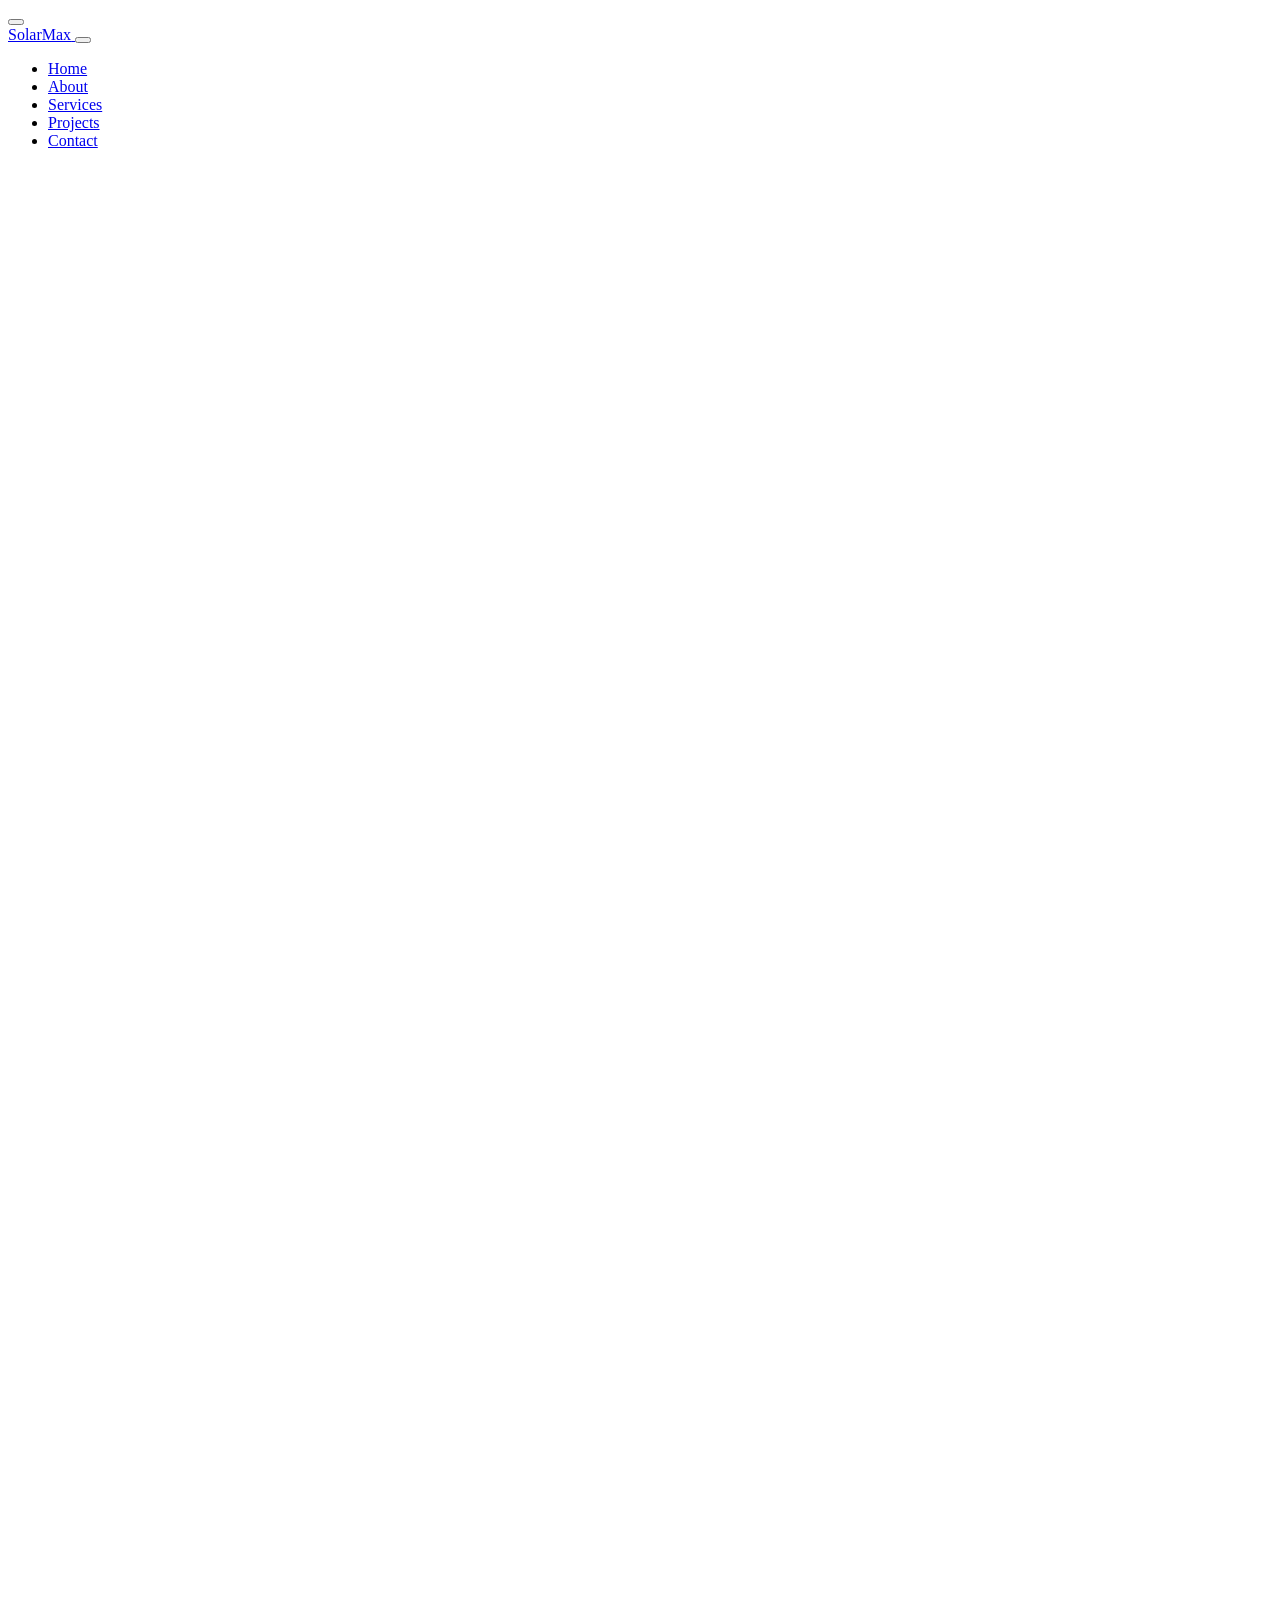
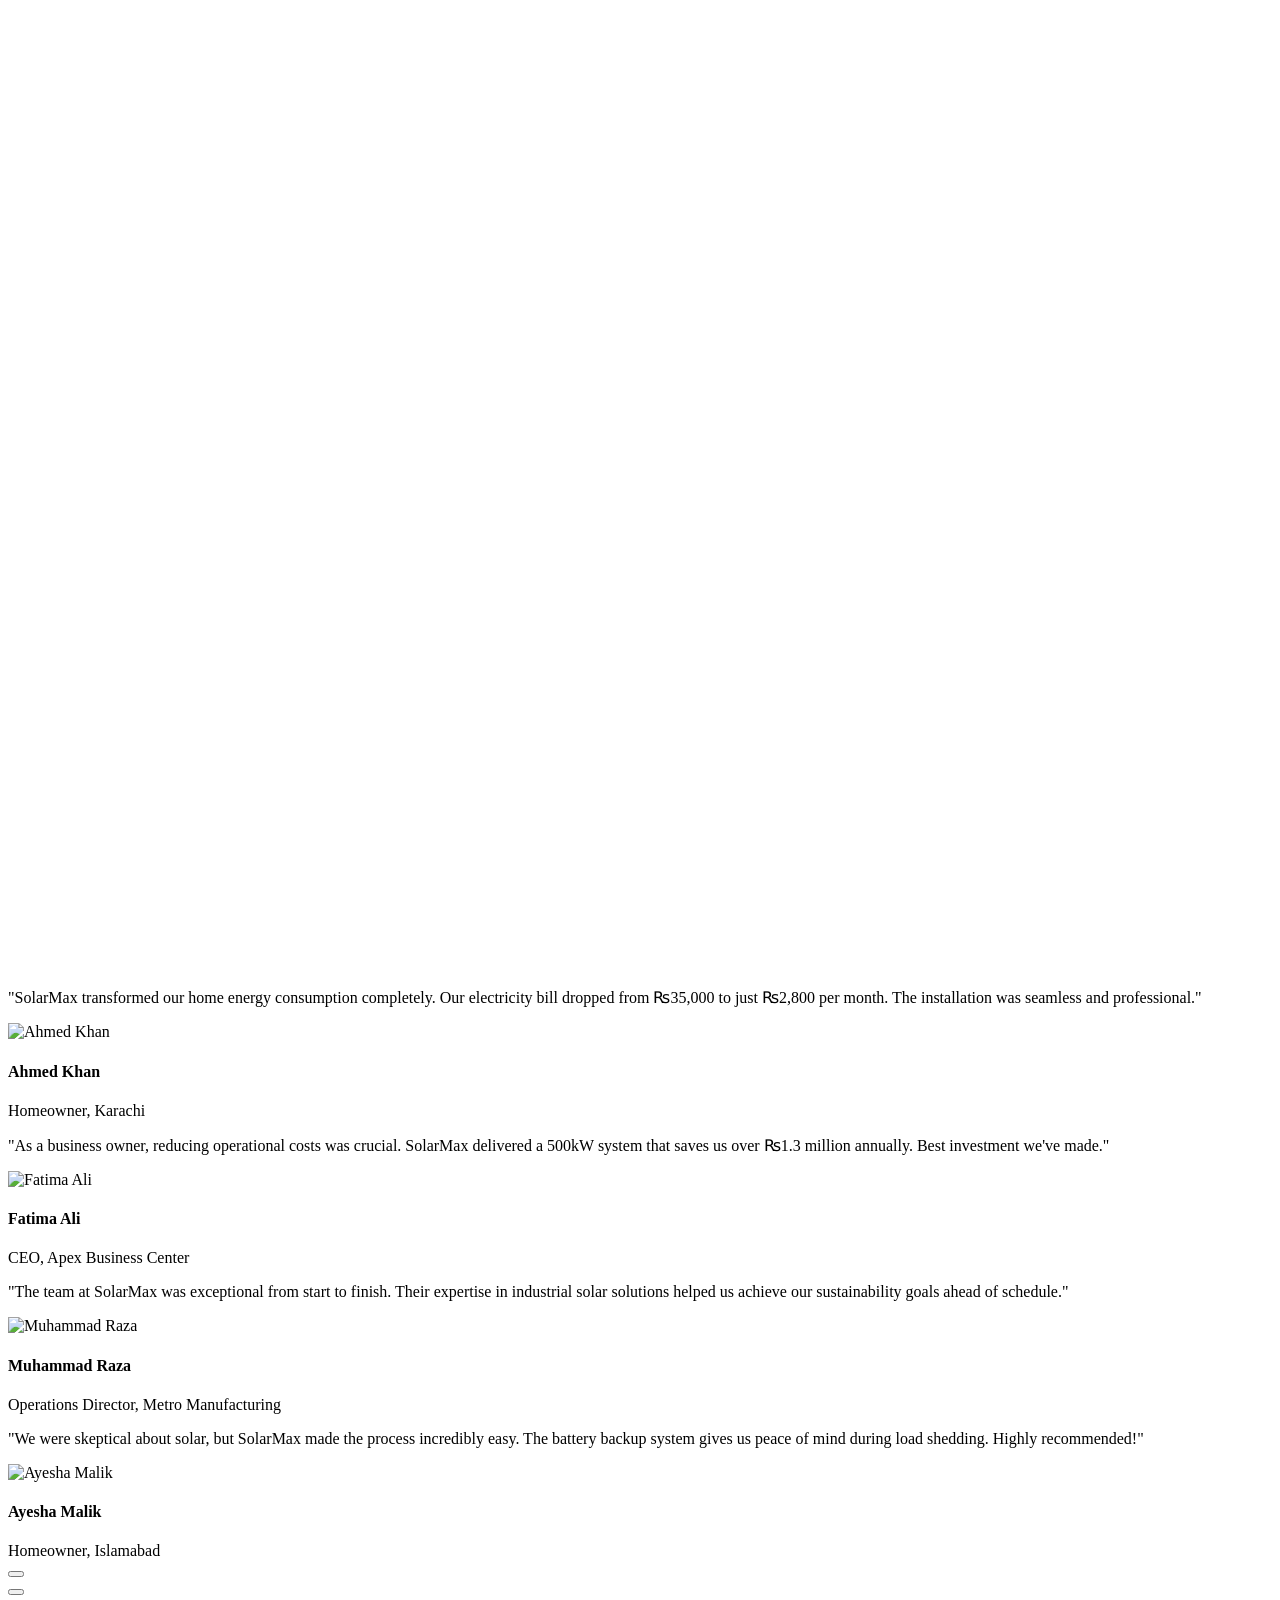
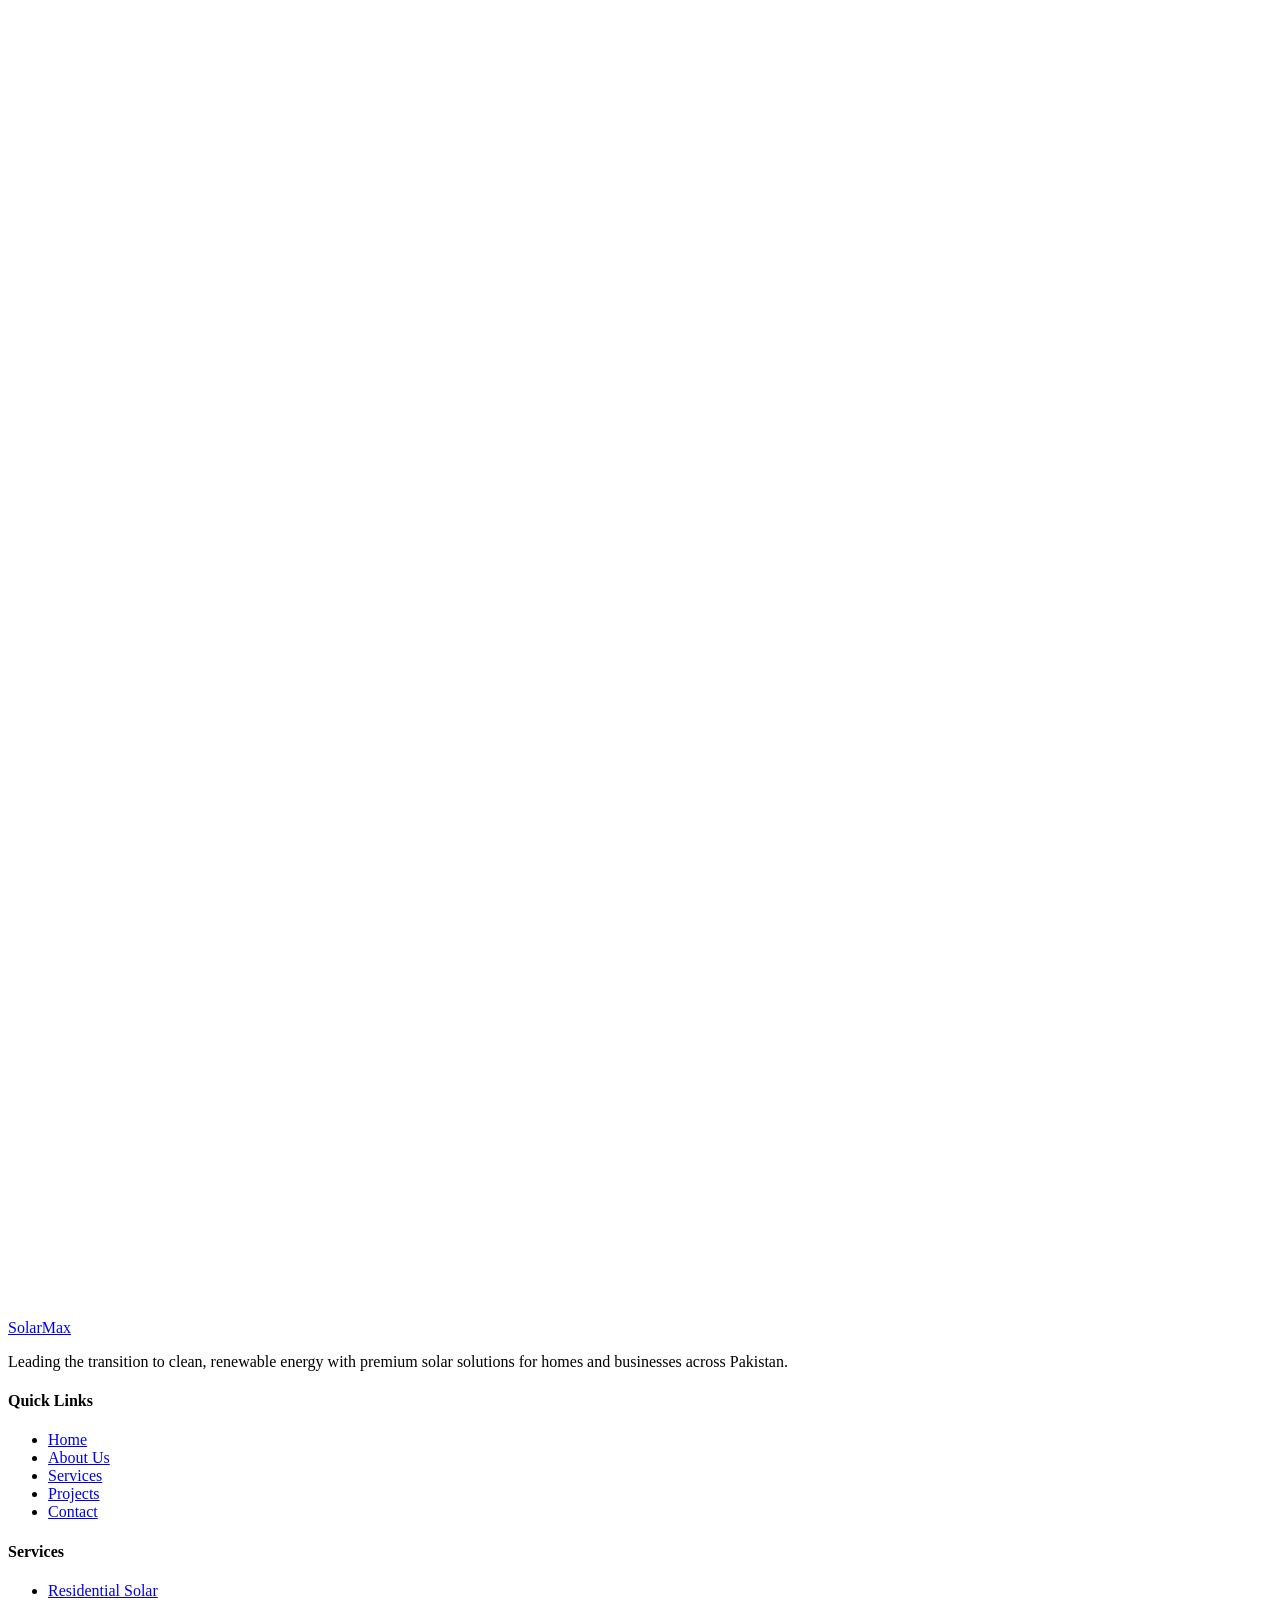
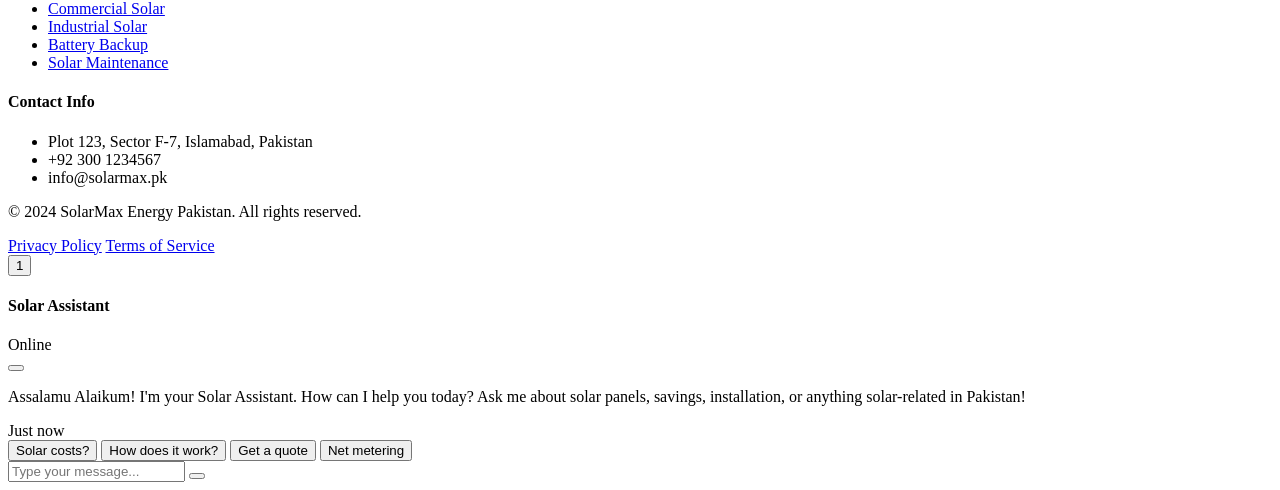
==== index.html @ 7d8d9b7a "Add files via upload" ====
<!DOCTYPE html>
<html lang="en">
<head>
    <meta charset="UTF-8">
    <meta name="viewport" content="width=device-width, initial-scale=1.0">
    <title>SolarMax Energy | Premium Solar Solutions Pakistan</title>
    <link rel="preconnect" href="https://fonts.googleapis.com">
    <link rel="preconnect" href="https://fonts.gstatic.com" crossorigin>
    <link href="https://fonts.googleapis.com/css2?family=Inter:wght@300;400;500;600;700;800&family=Playfair+Display:wght@600;700;800&display=swap" rel="stylesheet">
    <link rel="stylesheet" href="https://unpkg.com/aos@next/dist/aos.css" />
    <script src="https://unpkg.com/lucide@latest"></script>
    <link rel="stylesheet" href="css/style.css">
</head>
<body>
    <!-- Dark Mode Toggle -->
    <button class="dark-mode-toggle" id="darkModeToggle" aria-label="Toggle Dark Mode">
        <i data-lucide="moon" class="dark-icon"></i>
        <i data-lucide="sun" class="light-icon"></i>
    </button>

    <!-- WhatsApp Floating Button -->
    <a href="https://wa.me/923001234567" class="whatsapp-float" target="_blank" aria-label="Contact on WhatsApp">
        <i data-lucide="message-circle"></i>
    </a>

    <!-- Navigation -->
    <nav class="navbar" id="navbar">
        <div class="nav-container">
            <a href="index.html" class="logo">
                <i data-lucide="sun"></i>
                <span>SolarMax</span>
            </a>
            <button class="hamburger" id="hamburger" aria-label="Toggle Menu">
                <span></span>
                <span></span>
                <span></span>
            </button>
            <ul class="nav-menu" id="navMenu">
                <li><a href="index.html" class="nav-link active">Home</a></li>
                <li><a href="about.html" class="nav-link">About</a></li>
                <li><a href="services.html" class="nav-link">Services</a></li>
                <li><a href="projects.html" class="nav-link">Projects</a></li>
                <li><a href="contact.html" class="nav-link">Contact</a></li>
            </ul>
        </div>
    </nav>

    <!-- Hero Section -->
    <section class="hero" id="home">
        <div class="hero-bg">
            <div class="hero-overlay"></div>
        </div>
        <div class="hero-content">
            <div class="hero-badge" data-aos="fade-down">
                <i data-lucide="zap"></i>
                <span>Premium Solar Solutions</span>
            </div>
            <h1 class="hero-title" data-aos="fade-up" data-aos-delay="100">
                Power Your Future With <span class="gradient-text">Clean Energy</span>
            </h1>
            <p class="hero-subtitle" data-aos="fade-up" data-aos-delay="200">
                Transform your property with cutting-edge solar technology. Save up to 90% on electricity bills while contributing to a sustainable Pakistan.
            </p>
            <div class="hero-buttons" data-aos="fade-up" data-aos-delay="300">
                <a href="services.html" class="btn btn-primary">
                    <span>Explore Services</span>
                    <i data-lucide="arrow-right"></i>
                </a>
                <a href="contact.html" class="btn btn-outline">
                    <span>Get Free Quote</span>
                </a>
            </div>
            <div class="hero-stats" data-aos="fade-up" data-aos-delay="400">
                <div class="stat-item">
                    <span class="stat-number" data-count="2500">0</span>
                    <span class="stat-label">Installations</span>
                </div>
                <div class="stat-item">
                    <span class="stat-number" data-count="98">0</span>
                    <span class="stat-suffix">%</span>
                    <span class="stat-label">Client Satisfaction</span>
                </div>
                <div class="stat-item">
                    <span class="stat-number" data-count="15">0</span>
                    <span class="stat-suffix">+</span>
                    <span class="stat-label">Years Experience</span>
                </div>
                <div class="stat-item">
                    <span class="stat-number" data-count="50">0</span>
                    <span class="stat-suffix">MW</span>
                    <span class="stat-label">Power Generated</span>
                </div>
            </div>
        </div>
        <div class="scroll-indicator">
            <div class="scroll-mouse">
                <div class="scroll-wheel"></div>
            </div>
        </div>
    </section>

    <!-- About Preview -->
    <section class="section about-preview" id="about-preview">
        <div class="container">
            <div class="section-header" data-aos="fade-up">
                <span class="section-tag">About Us</span>
                <h2 class="section-title">Leading the Solar Revolution in Pakistan</h2>
                <p class="section-desc">Pioneering sustainable energy solutions for homes and businesses across Pakistan.</p>
            </div>
            <div class="about-grid">
                <div class="about-image" data-aos="fade-right">
                    <div class="about-img-wrapper">
                        <img src="https://images.unsplash.com/photo-1509391366360-2e959784a276?w=800&h=600&fit=crop&q=80" alt="Solar panels installation Pakistan">
                        <div class="about-experience">
                            <span class="exp-number">15+</span>
                            <span class="exp-text">Years of Excellence</span>
                        </div>
                    </div>
                </div>
                <div class="about-content" data-aos="fade-left">
                    <h3>Your Trusted Solar Partner</h3>
                    <p>At SolarMax Energy, we believe in a future powered by clean, renewable energy. Since 2009, we've been at the forefront of solar innovation in Pakistan, delivering premium installations that combine cutting-edge technology with exceptional craftsmanship.</p>
                    <p>Our team of certified engineers and installers has completed over 2,500 projects, helping homeowners and businesses reduce their carbon footprint while saving significantly on energy costs.</p>
                    <div class="about-features">
                        <div class="feature-item">
                            <i data-lucide="shield-check"></i>
                            <span>25-Year Warranty</span>
                        </div>
                        <div class="feature-item">
                            <i data-lucide="award"></i>
                            <span>Certified Installers</span>
                        </div>
                        <div class="feature-item">
                            <i data-lucide="trending-up"></i>
                            <span>Proven Results</span>
                        </div>
                        <div class="feature-item">
                            <i data-lucide="headphones"></i>
                            <span>24/7 Support</span>
                        </div>
                    </div>
                    <a href="about.html" class="btn btn-primary">
                        <span>Learn More</span>
                        <i data-lucide="arrow-right"></i>
                    </a>
                </div>
            </div>
        </div>
    </section>

    <!-- Services Overview -->
    <section class="section services-overview" id="services-overview">
        <div class="container">
            <div class="section-header" data-aos="fade-up">
                <span class="section-tag">Our Services</span>
                <h2 class="section-title">Comprehensive Solar Solutions</h2>
                <p class="section-desc">From residential rooftops to industrial complexes, we deliver tailored solar solutions for every need.</p>
            </div>
            <div class="services-grid">
                <div class="service-card" data-aos="fade-up" data-aos-delay="0">
                    <div class="service-icon">
                        <i data-lucide="home"></i>
                    </div>
                    <h3>Residential Solar</h3>
                    <p>Custom solar systems designed to maximize your home's energy efficiency and reduce utility bills by up to 90%.</p>
                    <a href="services.html" class="service-link">
                        <span>Learn More</span>
                        <i data-lucide="arrow-right"></i>
                    </a>
                </div>
                <div class="service-card" data-aos="fade-up" data-aos-delay="100">
                    <div class="service-icon">
                        <i data-lucide="building-2"></i>
                    </div>
                    <h3>Commercial Solar</h3>
                    <p>Scalable solar solutions for businesses looking to cut operational costs and demonstrate environmental leadership.</p>
                    <a href="services.html" class="service-link">
                        <span>Learn More</span>
                        <i data-lucide="arrow-right"></i>
                    </a>
                </div>
                <div class="service-card" data-aos="fade-up" data-aos-delay="200">
                    <div class="service-icon">
                        <i data-lucide="factory"></i>
                    </div>
                    <h3>Industrial Solar</h3>
                    <p>High-capacity solar installations for manufacturing facilities, warehouses, and large-scale operations.</p>
                    <a href="services.html" class="service-link">
                        <span>Learn More</span>
                        <i data-lucide="arrow-right"></i>
                    </a>
                </div>
                <div class="service-card" data-aos="fade-up" data-aos-delay="300">
                    <div class="service-icon">
                        <i data-lucide="battery-charging"></i>
                    </div>
                    <h3>Battery Backup</h3>
                    <p>Advanced energy storage systems that keep your power running during outages and maximize self-consumption.</p>
                    <a href="services.html" class="service-link">
                        <span>Learn More</span>
                        <i data-lucide="arrow-right"></i>
                    </a>
                </div>
                <div class="service-card" data-aos="fade-up" data-aos-delay="400">
                    <div class="service-icon">
                        <i data-lucide="wrench"></i>
                    </div>
                    <h3>Solar Maintenance</h3>
                    <p>Comprehensive maintenance programs to ensure your solar system operates at peak efficiency year after year.</p>
                    <a href="services.html" class="service-link">
                        <span>Learn More</span>
                        <i data-lucide="arrow-right"></i>
                    </a>
                </div>
                <div class="service-card" data-aos="fade-up" data-aos-delay="500">
                    <div class="service-icon">
                        <i data-lucide="line-chart"></i>
                    </div>
                    <h3>Energy Consulting</h3>
                    <p>Expert energy audits and consulting services to optimize your energy consumption and solar investment.</p>
                    <a href="services.html" class="service-link">
                        <span>Learn More</span>
                        <i data-lucide="arrow-right"></i>
                    </a>
                </div>
            </div>
        </div>
    </section>

    <!-- Solar Savings Calculator -->
    <section class="section calculator-section" id="calculator">
        <div class="container">
            <div class="calculator-wrapper" data-aos="fade-up">
                <div class="calculator-header">
                    <span class="section-tag">Solar Calculator</span>
                    <h2 class="section-title">Calculate Your Solar Savings</h2>
                    <p class="section-desc">Discover how much you could save by switching to solar energy in Pakistan.</p>
                </div>
                <div class="calculator-grid">
                    <div class="calculator-form">
                        <div class="form-group">
                            <label for="monthlyBill">Monthly Electricity Bill (PKR)</label>
                            <div class="input-wrapper">
                                <span class="currency-symbol">₨</span>
                                <input type="number" id="monthlyBill" placeholder="e.g. 25000" min="0">
                            </div>
                        </div>
                        <div class="form-group">
                            <label for="propertyType">Property Type</label>
                            <div class="input-wrapper">
                                <i data-lucide="home"></i>
                                <select id="propertyType">
                                    <option value="">Select Property Type</option>
                                    <option value="residential">Residential Home</option>
                                    <option value="commercial">Commercial Building</option>
                                    <option value="industrial">Industrial Facility</option>
                                </select>
                            </div>
                        </div>
                        <div class="form-group">
                            <label for="city">City</label>
                            <div class="input-wrapper">
                                <i data-lucide="map-pin"></i>
                                <select id="city">
                                    <option value="">Select Your City</option>
                                    <option value="karachi">Karachi, Sindh</option>
                                    <option value="lahore">Lahore, Punjab</option>
                                    <option value="islamabad">Islamabad</option>
                                    <option value="faisalabad">Faisalabad, Punjab</option>
                                    <option value="peshawar">Peshawar, KPK</option>
                                    <option value="quetta">Quetta, Balochistan</option>
                                    <option value="multan">Multan, Punjab</option>
                                    <option value="rawalpindi">Rawalpindi, Punjab</option>
                                </select>
                            </div>
                        </div>
                        <button class="btn btn-primary btn-full" id="calculateBtn">
                            <i data-lucide="calculator"></i>
                            <span>Calculate Savings</span>
                        </button>
                    </div>
                    <div class="calculator-results" id="calculatorResults">
                        <div class="results-placeholder">
                            <i data-lucide="sun"></i>
                            <p>Enter your details to see your estimated solar savings</p>
                        </div>
                        <div class="results-content" id="resultsContent" style="display: none;">
                            <h3>Your Solar Estimate</h3>
                            <div class="result-cards">
                                <div class="result-card">
                                    <div class="result-icon">
                                        <i data-lucide="zap"></i>
                                    </div>
                                    <span class="result-label">System Size</span>
                                    <span class="result-value" id="systemSize">--</span>
                                    <span class="result-unit">kW</span>
                                </div>
                                <div class="result-card highlight">
                                    <div class="result-icon">
                                        <i data-lucide="wallet"></i>
                                    </div>
                                    <span class="result-label">Monthly Savings</span>
                                    <span class="result-value" id="monthlySavings">--</span>
                                    <span class="result-unit">/month</span>
                                </div>
                                <div class="result-card">
                                    <div class="result-icon">
                                        <i data-lucide="piggy-bank"></i>
                                    </div>
                                    <span class="result-label">Annual Savings</span>
                                    <span class="result-value" id="annualSavings">--</span>
                                    <span class="result-unit">/year</span>
                                </div>
                                <div class="result-card">
                                    <div class="result-icon">
                                        <i data-lucide="clock"></i>
                                    </div>
                                    <span class="result-label">Payback Period</span>
                                    <span class="result-value" id="paybackPeriod">--</span>
                                    <span class="result-unit">years</span>
                                </div>
                            </div>
                            <a href="contact.html" class="btn btn-primary btn-full">
                                <span>Get Detailed Quote</span>
                                <i data-lucide="arrow-right"></i>
                            </a>
                        </div>
                    </div>
                </div>
            </div>
        </div>
    </section>

    <!-- Featured Projects -->
    <section class="section featured-projects" id="featured-projects">
        <div class="container">
            <div class="section-header" data-aos="fade-up">
                <span class="section-tag">Our Projects</span>
                <h2 class="section-title">Featured Installations</h2>
                <p class="section-desc">Explore our portfolio of successful solar installations across Pakistan.</p>
            </div>
            <div class="projects-grid">
                <div class="project-card large" data-aos="fade-up">
                    <div class="project-image">
                        <img src="https://images.unsplash.com/photo-1545208942-e0c52ed1769d?w=800&h=600&fit=crop&q=80" alt="Commercial Solar Farm Karachi">
                        <div class="project-overlay">
                            <span class="project-tag">Commercial</span>
                        </div>
                    </div>
                    <div class="project-info">
                        <h3>Apex Business Center</h3>
                        <div class="project-meta">
                            <span><i data-lucide="map-pin"></i> Karachi, Sindh</span>
                            <span><i data-lucide="zap"></i> 500 kW System</span>
                        </div>
                        <p class="project-savings">₨1,350,000 annual savings</p>
                    </div>
                </div>
                <div class="project-card" data-aos="fade-up" data-aos-delay="100">
                    <div class="project-image">
                        <img src="https://images.unsplash.com/photo-1611365892117-00ac5ef43c90?w=600&h=400&fit=crop&q=80" alt="Residential Solar Lahore">
                        <div class="project-overlay">
                            <span class="project-tag">Residential</span>
                        </div>
                    </div>
                    <div class="project-info">
                        <h3>Green Valley Estate</h3>
                        <div class="project-meta">
                            <span><i data-lucide="map-pin"></i> Lahore, Punjab</span>
                            <span><i data-lucide="zap"></i> 12 kW System</span>
                        </div>
                        <p class="project-savings">₨72,000 annual savings</p>
                    </div>
                </div>
                <div class="project-card" data-aos="fade-up" data-aos-delay="200">
                    <div class="project-image">
                        <img src="https://images.unsplash.com/photo-1497440001374-f26997328c1b?w=600&h=400&fit=crop&q=80" alt="Industrial Solar Faisalabad">
                        <div class="project-overlay">
                            <span class="project-tag">Industrial</span>
                        </div>
                    </div>
                    <div class="project-info">
                        <h3>Metro Manufacturing</h3>
                        <div class="project-meta">
                            <span><i data-lucide="map-pin"></i> Faisalabad, Punjab</span>
                            <span><i data-lucide="zap"></i> 2 MW System</span>
                        </div>
                        <p class="project-savings">₨5,400,000 annual savings</p>
                    </div>
                </div>
            </div>
            <div class="section-cta" data-aos="fade-up">
                <a href="projects.html" class="btn btn-outline">
                    <span>View All Projects</span>
                    <i data-lucide="arrow-right"></i>
                </a>
            </div>
        </div>
    </section>

    <!-- Testimonials -->
    <section class="section testimonials" id="testimonials">
        <div class="container">
            <div class="section-header" data-aos="fade-up">
                <span class="section-tag">Testimonials</span>
                <h2 class="section-title">What Our Clients Say</h2>
                <p class="section-desc">Real stories from real customers who have transformed their energy future with SolarMax.</p>
            </div>
            <div class="testimonials-slider" id="testimonialsSlider">
                <div class="testimonials-track" id="testimonialsTrack">
                    <div class="testimonial-card">
                        <div class="testimonial-rating">
                            <i data-lucide="star" class="filled"></i>
                            <i data-lucide="star" class="filled"></i>
                            <i data-lucide="star" class="filled"></i>
                            <i data-lucide="star" class="filled"></i>
                            <i data-lucide="star" class="filled"></i>
                        </div>
                        <p class="testimonial-text">"SolarMax transformed our home energy consumption completely. Our electricity bill dropped from ₨35,000 to just ₨2,800 per month. The installation was seamless and professional."</p>
                        <div class="testimonial-author">
                            <img src="https://images.unsplash.com/photo-1507003211169-0a1dd7228f2d?w=100&h=100&fit=crop&q=80" alt="Ahmed Khan">
                            <div class="author-info">
                                <h4>Ahmed Khan</h4>
                                <span>Homeowner, Karachi</span>
                            </div>
                        </div>
                    </div>
                    <div class="testimonial-card">
                        <div class="testimonial-rating">
                            <i data-lucide="star" class="filled"></i>
                            <i data-lucide="star" class="filled"></i>
                            <i data-lucide="star" class="filled"></i>
                            <i data-lucide="star" class="filled"></i>
                            <i data-lucide="star" class="filled"></i>
                        </div>
                        <p class="testimonial-text">"As a business owner, reducing operational costs was crucial. SolarMax delivered a 500kW system that saves us over ₨1.3 million annually. Best investment we've made."</p>
                        <div class="testimonial-author">
                            <img src="https://images.unsplash.com/photo-1573496359142-b8d87734a5a2?w=100&h=100&fit=crop&q=80" alt="Fatima Ali">
                            <div class="author-info">
                                <h4>Fatima Ali</h4>
                                <span>CEO, Apex Business Center</span>
                            </div>
                        </div>
                    </div>
                    <div class="testimonial-card">
                        <div class="testimonial-rating">
                            <i data-lucide="star" class="filled"></i>
                            <i data-lucide="star" class="filled"></i>
                            <i data-lucide="star" class="filled"></i>
                            <i data-lucide="star" class="filled"></i>
                            <i data-lucide="star" class="filled"></i>
                        </div>
                        <p class="testimonial-text">"The team at SolarMax was exceptional from start to finish. Their expertise in industrial solar solutions helped us achieve our sustainability goals ahead of schedule."</p>
                        <div class="testimonial-author">
                            <img src="https://images.unsplash.com/photo-1472099645785-5658abf4ff4e?w=100&h=100&fit=crop&q=80" alt="Muhammad Raza">
                            <div class="author-info">
                                <h4>Muhammad Raza</h4>
                                <span>Operations Director, Metro Manufacturing</span>
                            </div>
                        </div>
                    </div>
                    <div class="testimonial-card">
                        <div class="testimonial-rating">
                            <i data-lucide="star" class="filled"></i>
                            <i data-lucide="star" class="filled"></i>
                            <i data-lucide="star" class="filled"></i>
                            <i data-lucide="star" class="filled"></i>
                            <i data-lucide="star" class="filled"></i>
                        </div>
                        <p class="testimonial-text">"We were skeptical about solar, but SolarMax made the process incredibly easy. The battery backup system gives us peace of mind during load shedding. Highly recommended!"</p>
                        <div class="testimonial-author">
                            <img src="https://images.unsplash.com/photo-1438761681033-6461ffad8d80?w=100&h=100&fit=crop&q=80" alt="Ayesha Malik">
                            <div class="author-info">
                                <h4>Ayesha Malik</h4>
                                <span>Homeowner, Islamabad</span>
                            </div>
                        </div>
                    </div>
                </div>
                <div class="testimonials-nav">
                    <button class="testimonial-prev" id="testimonialPrev" aria-label="Previous testimonial">
                        <i data-lucide="chevron-left"></i>
                    </button>
                    <div class="testimonials-dots" id="testimonialsDots"></div>
                    <button class="testimonial-next" id="testimonialNext" aria-label="Next testimonial">
                        <i data-lucide="chevron-right"></i>
                    </button>
                </div>
            </div>
        </div>
    </section>

    <!-- FAQ -->
    <section class="section faq" id="faq">
        <div class="container">
            <div class="section-header" data-aos="fade-up">
                <span class="section-tag">FAQ</span>
                <h2 class="section-title">Frequently Asked Questions</h2>
                <p class="section-desc">Find answers to common questions about solar energy and our services in Pakistan.</p>
            </div>
            <div class="faq-grid" data-aos="fade-up">
                <div class="faq-item">
                    <button class="faq-question">
                        <span>How much does a solar panel system cost in Pakistan?</span>
                        <i data-lucide="plus" class="faq-icon"></i>
                    </button>
                    <div class="faq-answer">
                        <p>The cost varies based on system size and location. Residential systems in Pakistan typically range from ₨450,000 to ₨1,800,000 before net metering benefits. With government incentives and net metering, your payback period can be as short as 3-5 years.</p>
                    </div>
                </div>
                <div class="faq-item">
                    <button class="faq-question">
                        <span>How long does the installation process take?</span>
                        <i data-lucide="plus" class="faq-icon"></i>
                    </button>
                    <div class="faq-answer">
                        <p>Most residential installations are completed within 1-3 days. However, the entire process from consultation to net metering activation typically takes 4-8 weeks, including NEPRA approvals and DISCO interconnection.</p>
                    </div>
                </div>
                <div class="faq-item">
                    <button class="faq-question">
                        <span>What happens during load shedding?</span>
                        <i data-lucide="plus" class="faq-icon"></i>
                    </button>
                    <div class="faq-answer">
                        <p>Standard grid-tied systems shut down during outages for safety. However, with our battery backup and hybrid inverter solutions, you can keep essential appliances running during load shedding. We recommend adding battery storage for complete energy independence.</p>
                    </div>
                </div>
                <div class="faq-item">
                    <button class="faq-question">
                        <span>Do solar panels work during cloudy weather?</span>
                        <i data-lucide="plus" class="faq-icon"></i>
                    </button>
                    <div class="faq-answer">
                        <p>Yes! Solar panels generate electricity even on cloudy days, typically producing 10-25% of their rated capacity. Pakistan receives abundant sunshine year-round, making it an ideal location for solar energy.</p>
                    </div>
                </div>
                <div class="faq-item">
                    <button class="faq-question">
                        <span>What maintenance do solar panels require?</span>
                        <i data-lucide="plus" class="faq-icon"></i>
                    </button>
                    <div class="faq-answer">
                        <p>Solar panels require minimal maintenance. Occasional cleaning to remove dust and debris, plus annual inspections, is usually sufficient. Our maintenance packages include monitoring, cleaning, and performance optimization.</p>
                    </div>
                </div>
                <div class="faq-item">
                    <button class="faq-question">
                        <span>Is my roof suitable for solar panels?</span>
                        <i data-lucide="plus" class="faq-icon"></i>
                    </button>
                    <div class="faq-answer">
                        <p>Most roofs are suitable for solar. Ideal conditions include south-facing orientation, minimal shading, and a roof in good condition. Our experts conduct a free site assessment to determine your roof's solar potential.</p>
                    </div>
                </div>
            </div>
        </div>
    </section>

    <!-- CTA Section -->
    <section class="section cta-section" id="cta">
        <div class="container">
            <div class="cta-wrapper" data-aos="zoom-in">
                <div class="cta-content">
                    <h2>Ready to Switch to Solar?</h2>
                    <p>Join thousands of satisfied customers across Pakistan who have made the switch to clean, renewable energy. Get your free consultation today.</p>
                    <div class="cta-buttons">
                        <a href="contact.html" class="btn btn-white">
                            <span>Get Free Quote</span>
                            <i data-lucide="arrow-right"></i>
                        </a>
                        <a href="tel:+923001234567" class="btn btn-outline-white">
                            <i data-lucide="phone"></i>
                            <span>Call Us Now</span>
                        </a>
                    </div>
                </div>
                <div class="cta-decoration">
                    <i data-lucide="sun"></i>
                </div>
            </div>
        </div>
    </section>

    <!-- Contact Preview -->
    <section class="section contact-preview" id="contact-preview">
        <div class="container">
            <div class="section-header" data-aos="fade-up">
                <span class="section-tag">Contact Us</span>
                <h2 class="section-title">Get In Touch</h2>
                <p class="section-desc">Have questions? Our solar experts are here to help you every step of the way.</p>
            </div>
            <div class="contact-grid">
                <div class="contact-info-cards" data-aos="fade-right">
                    <div class="contact-info-card">
                        <div class="contact-icon">
                            <i data-lucide="phone"></i>
                        </div>
                        <div class="contact-details">
                            <h4>Phone</h4>
                            <a href="tel:+923001234567">+92 300 1234567</a>
                        </div>
                    </div>
                    <div class="contact-info-card">
                        <div class="contact-icon">
                            <i data-lucide="mail"></i>
                        </div>
                        <div class="contact-details">
                            <h4>Email</h4>
                            <a href="mailto:info@solarmax.pk">info@solarmax.pk</a>
                        </div>
                    </div>
                    <div class="contact-info-card">
                        <div class="contact-icon">
                            <i data-lucide="map-pin"></i>
                        </div>
                        <div class="contact-details">
                            <h4>Address</h4>
                            <p>Plot 123, Sector F-7, Islamabad, Pakistan</p>
                        </div>
                    </div>
                    <div class="contact-info-card">
                        <div class="contact-icon">
                            <i data-lucide="clock"></i>
                        </div>
                        <div class="contact-details">
                            <h4>Business Hours</h4>
                            <p>Mon - Sat: 9AM - 6PM</p>
                        </div>
                    </div>
                </div>
                <div class="contact-form-preview" data-aos="fade-left">
                    <form id="contactPreviewForm">
                        <div class="form-row">
                            <div class="form-group">
                                <label for="previewName">Full Name</label>
                                <input type="text" id="previewName" placeholder="Your Name" required>
                            </div>
                            <div class="form-group">
                                <label for="previewEmail">Email</label>
                                <input type="email" id="previewEmail" placeholder="your@email.com" required>
                            </div>
                        </div>
                        <div class="form-group">
                            <label for="previewMessage">Message</label>
                            <textarea id="previewMessage" rows="4" placeholder="How can we help you?" required></textarea>
                        </div>
                        <button type="submit" class="btn btn-primary btn-full">
                            <span>Send Message</span>
                            <i data-lucide="send"></i>
                        </button>
                    </form>
                </div>
            </div>
        </div>
    </section>

    <!-- Footer -->
    <footer class="footer">
        <div class="container">
            <div class="footer-grid">
                <div class="footer-brand">
                    <a href="index.html" class="footer-logo">
                        <i data-lucide="sun"></i>
                        <span>SolarMax</span>
                    </a>
                    <p>Leading the transition to clean, renewable energy with premium solar solutions for homes and businesses across Pakistan.</p>
                    <div class="footer-social">
                        <a href="#" aria-label="Facebook"><i data-lucide="facebook"></i></a>
                        <a href="#" aria-label="Twitter"><i data-lucide="twitter"></i></a>
                        <a href="#" aria-label="Instagram"><i data-lucide="instagram"></i></a>
                        <a href="#" aria-label="LinkedIn"><i data-lucide="linkedin"></i></a>
                    </div>
                </div>
                <div class="footer-links">
                    <h4>Quick Links</h4>
                    <ul>
                        <li><a href="index.html">Home</a></li>
                        <li><a href="about.html">About Us</a></li>
                        <li><a href="services.html">Services</a></li>
                        <li><a href="projects.html">Projects</a></li>
                        <li><a href="contact.html">Contact</a></li>
                    </ul>
                </div>
                <div class="footer-links">
                    <h4>Services</h4>
                    <ul>
                        <li><a href="services.html">Residential Solar</a></li>
                        <li><a href="services.html">Commercial Solar</a></li>
                        <li><a href="services.html">Industrial Solar</a></li>
                        <li><a href="services.html">Battery Backup</a></li>
                        <li><a href="services.html">Solar Maintenance</a></li>
                    </ul>
                </div>
                <div class="footer-contact">
                    <h4>Contact Info</h4>
                    <ul>
                        <li><i data-lucide="map-pin"></i> Plot 123, Sector F-7, Islamabad, Pakistan</li>
                        <li><i data-lucide="phone"></i> +92 300 1234567</li>
                        <li><i data-lucide="mail"></i> info@solarmax.pk</li>
                    </ul>
                </div>
            </div>
            <div class="footer-bottom">
                <p>&copy; 2024 SolarMax Energy Pakistan. All rights reserved.</p>
                <div class="footer-bottom-links">
                    <a href="#">Privacy Policy</a>
                    <a href="#">Terms of Service</a>
                </div>
            </div>
        </div>
    </footer>

    <!-- Solar Assistant Chatbot -->
    <div class="chatbot-widget" id="chatbotWidget">
        <button class="chatbot-toggle" id="chatbotToggle" aria-label="Open Chat">
            <i data-lucide="message-circle"></i>
            <span class="chatbot-notification">1</span>
        </button>
        <div class="chatbot-panel" id="chatbotPanel">
            <div class="chatbot-header">
                <div class="chatbot-avatar">
                    <i data-lucide="bot"></i>
                </div>
                <div class="chatbot-info">
                    <h4>Solar Assistant</h4>
                    <span class="chatbot-status">
                        <span class="status-dot"></span> Online
                    </span>
                </div>
                <button class="chatbot-close" id="chatbotClose" aria-label="Close Chat">
                    <i data-lucide="x"></i>
                </button>
            </div>
            <div class="chatbot-messages" id="chatbotMessages">
                <div class="message bot">
                    <div class="message-content">
                        <p>Assalamu Alaikum! I'm your Solar Assistant. How can I help you today? Ask me about solar panels, savings, installation, or anything solar-related in Pakistan!</p>
                    </div>
                    <span class="message-time">Just now</span>
                </div>
            </div>
            <div class="chatbot-suggestions" id="chatbotSuggestions">
                <button class="suggestion-chip">Solar costs?</button>
                <button class="suggestion-chip">How does it work?</button>
                <button class="suggestion-chip">Get a quote</button>
                <button class="suggestion-chip">Net metering</button>
            </div>
            <div class="chatbot-input">
                <input type="text" id="chatbotInput" placeholder="Type your message..." autocomplete="off">
                <button id="chatbotSend" aria-label="Send Message">
                    <i data-lucide="send"></i>
                </button>
            </div>
        </div>
    </div>

    <script src="https://unpkg.com/aos@next/dist/aos.js"></script>
    <script src="https://cdnjs.cloudflare.com/ajax/libs/gsap/3.12.2/gsap.min.js"></script>
    <script src="https://cdnjs.cloudflare.com/ajax/libs/gsap/3.12.2/ScrollTrigger.min.js"></script>
    <script src="js/script.js"></script>
</body>
</html>
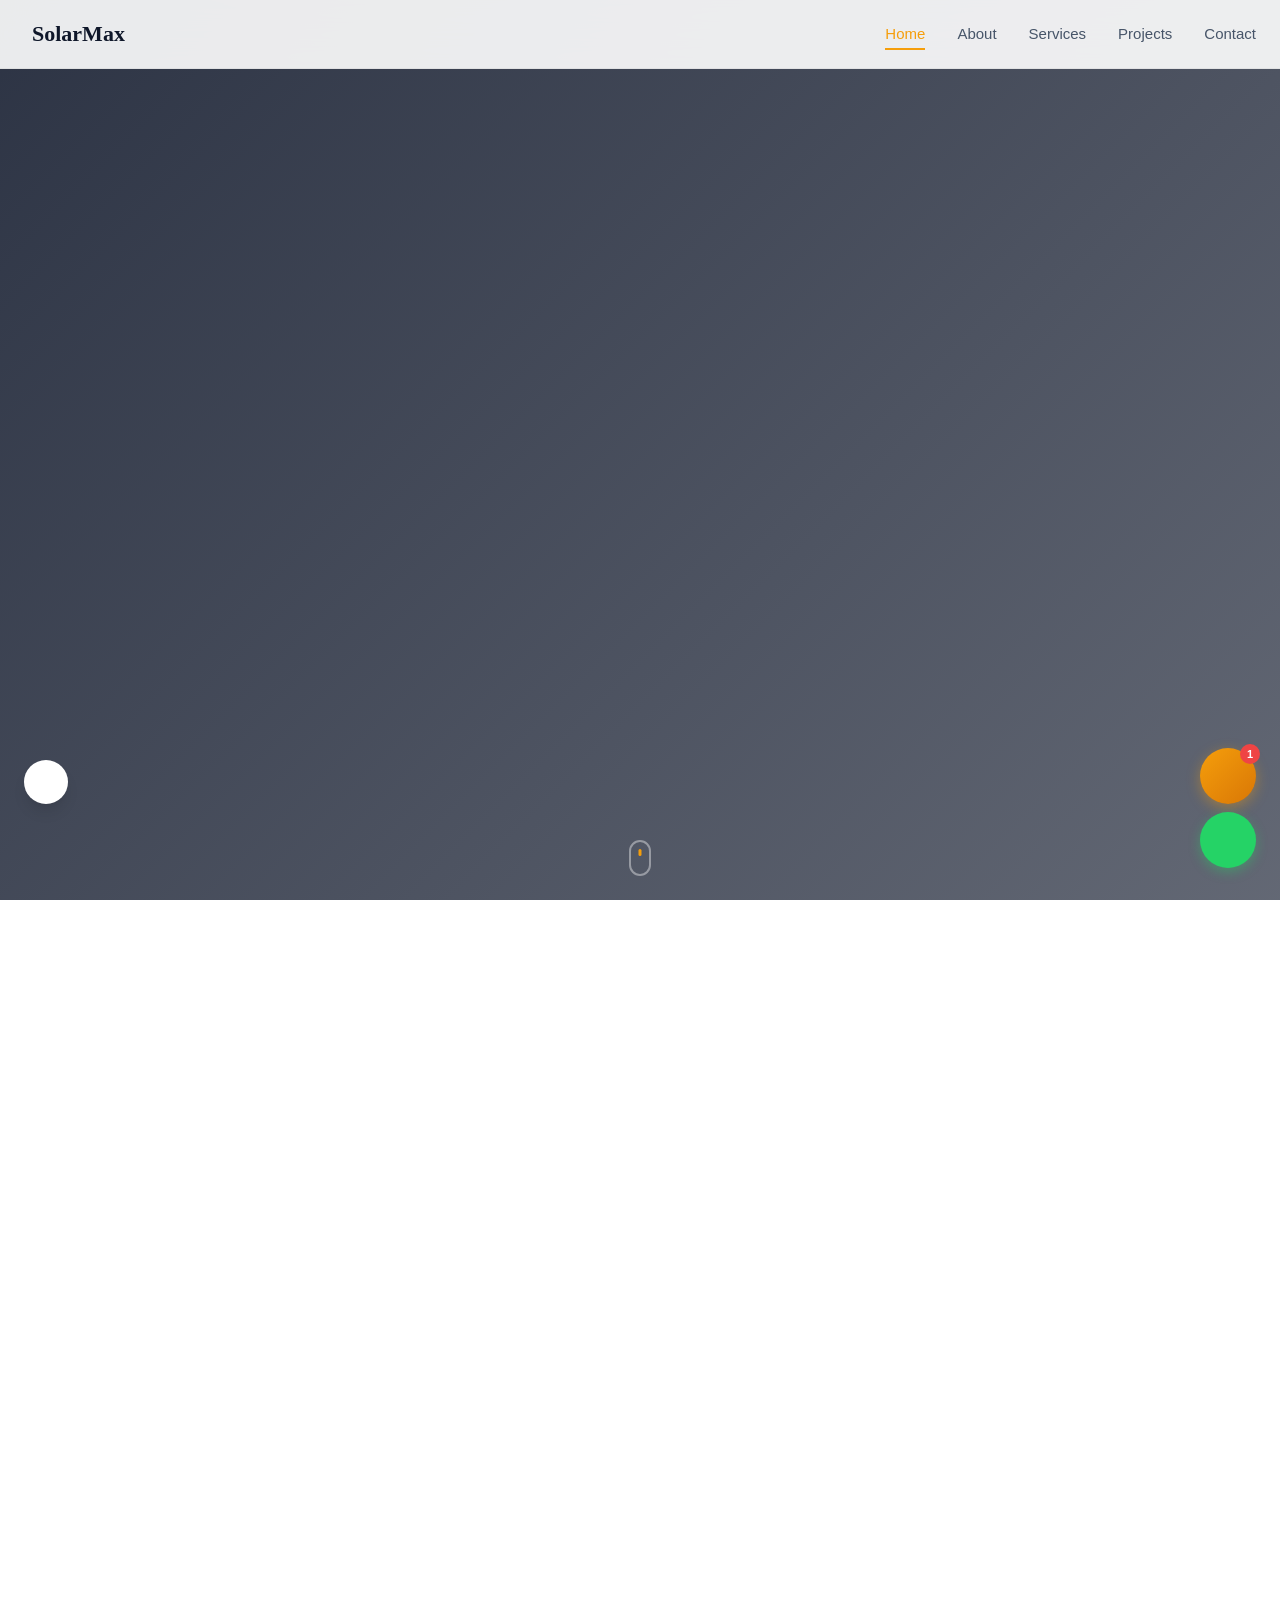
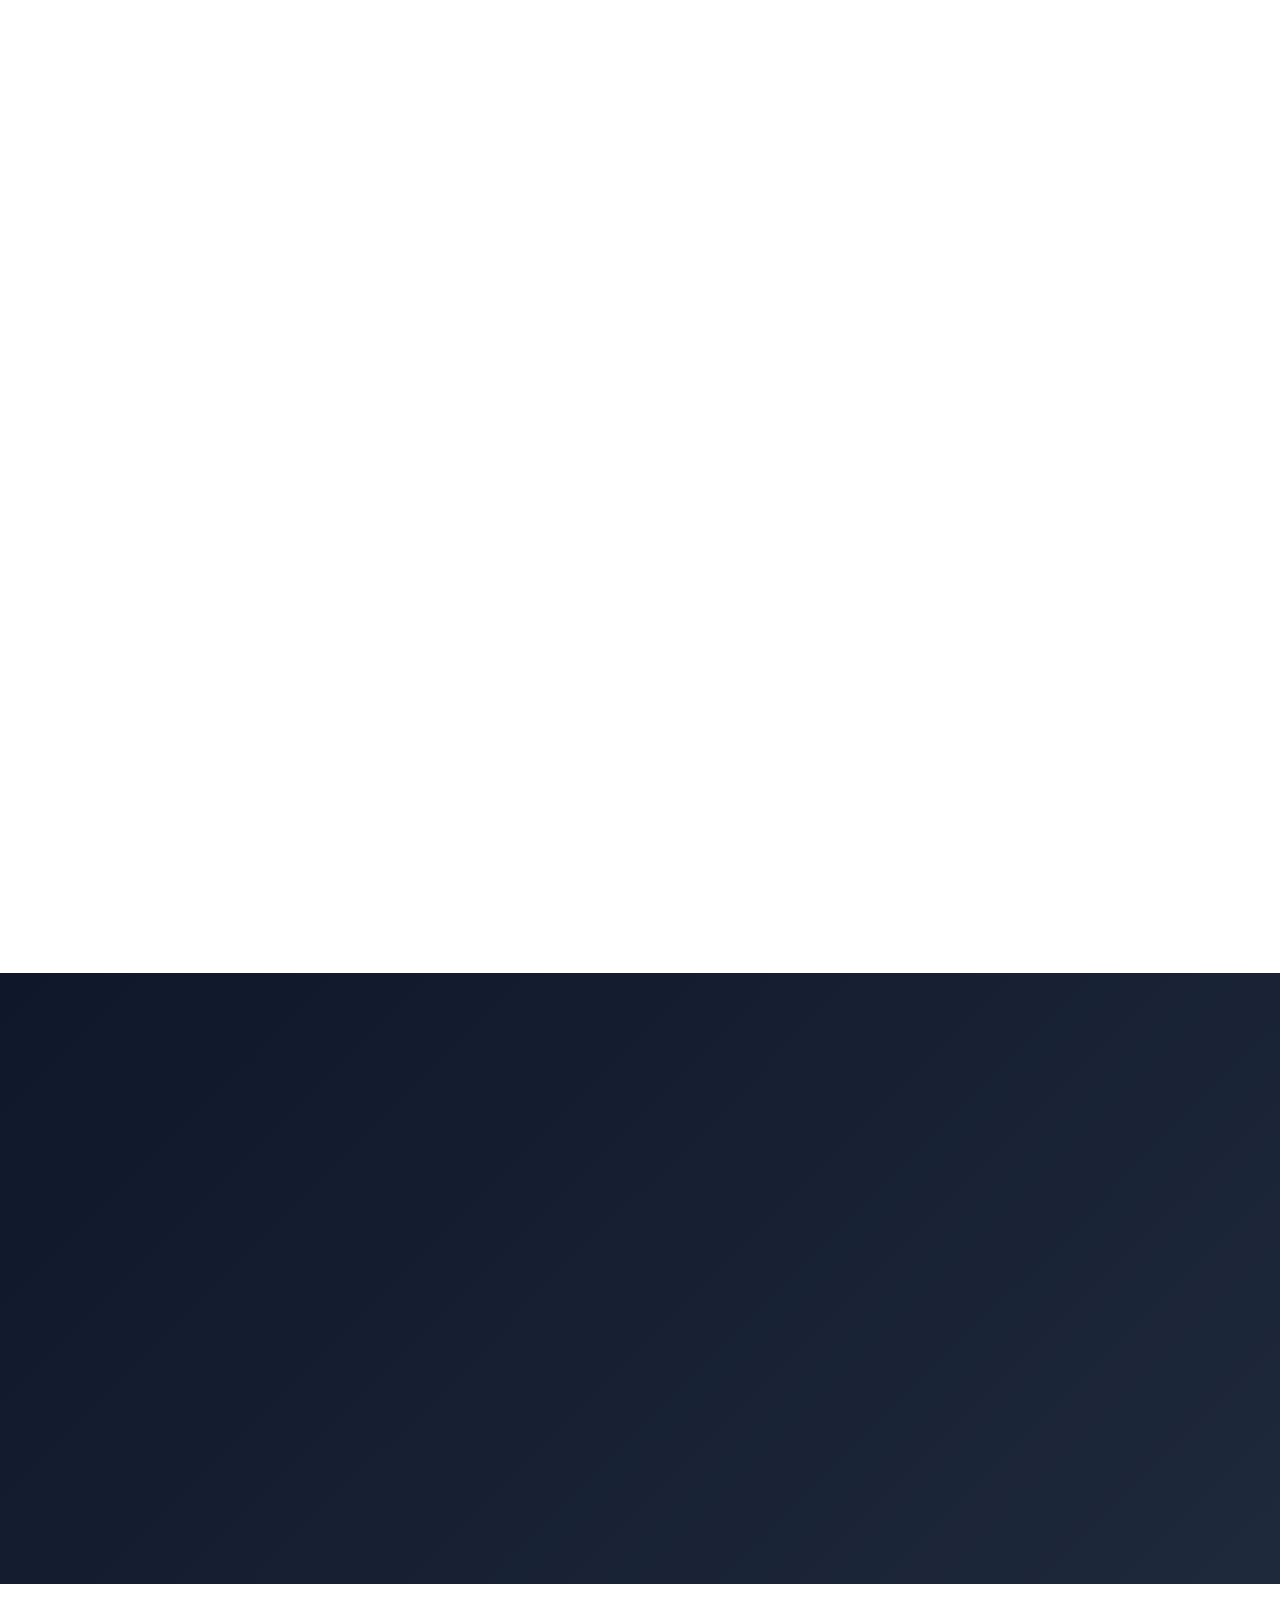
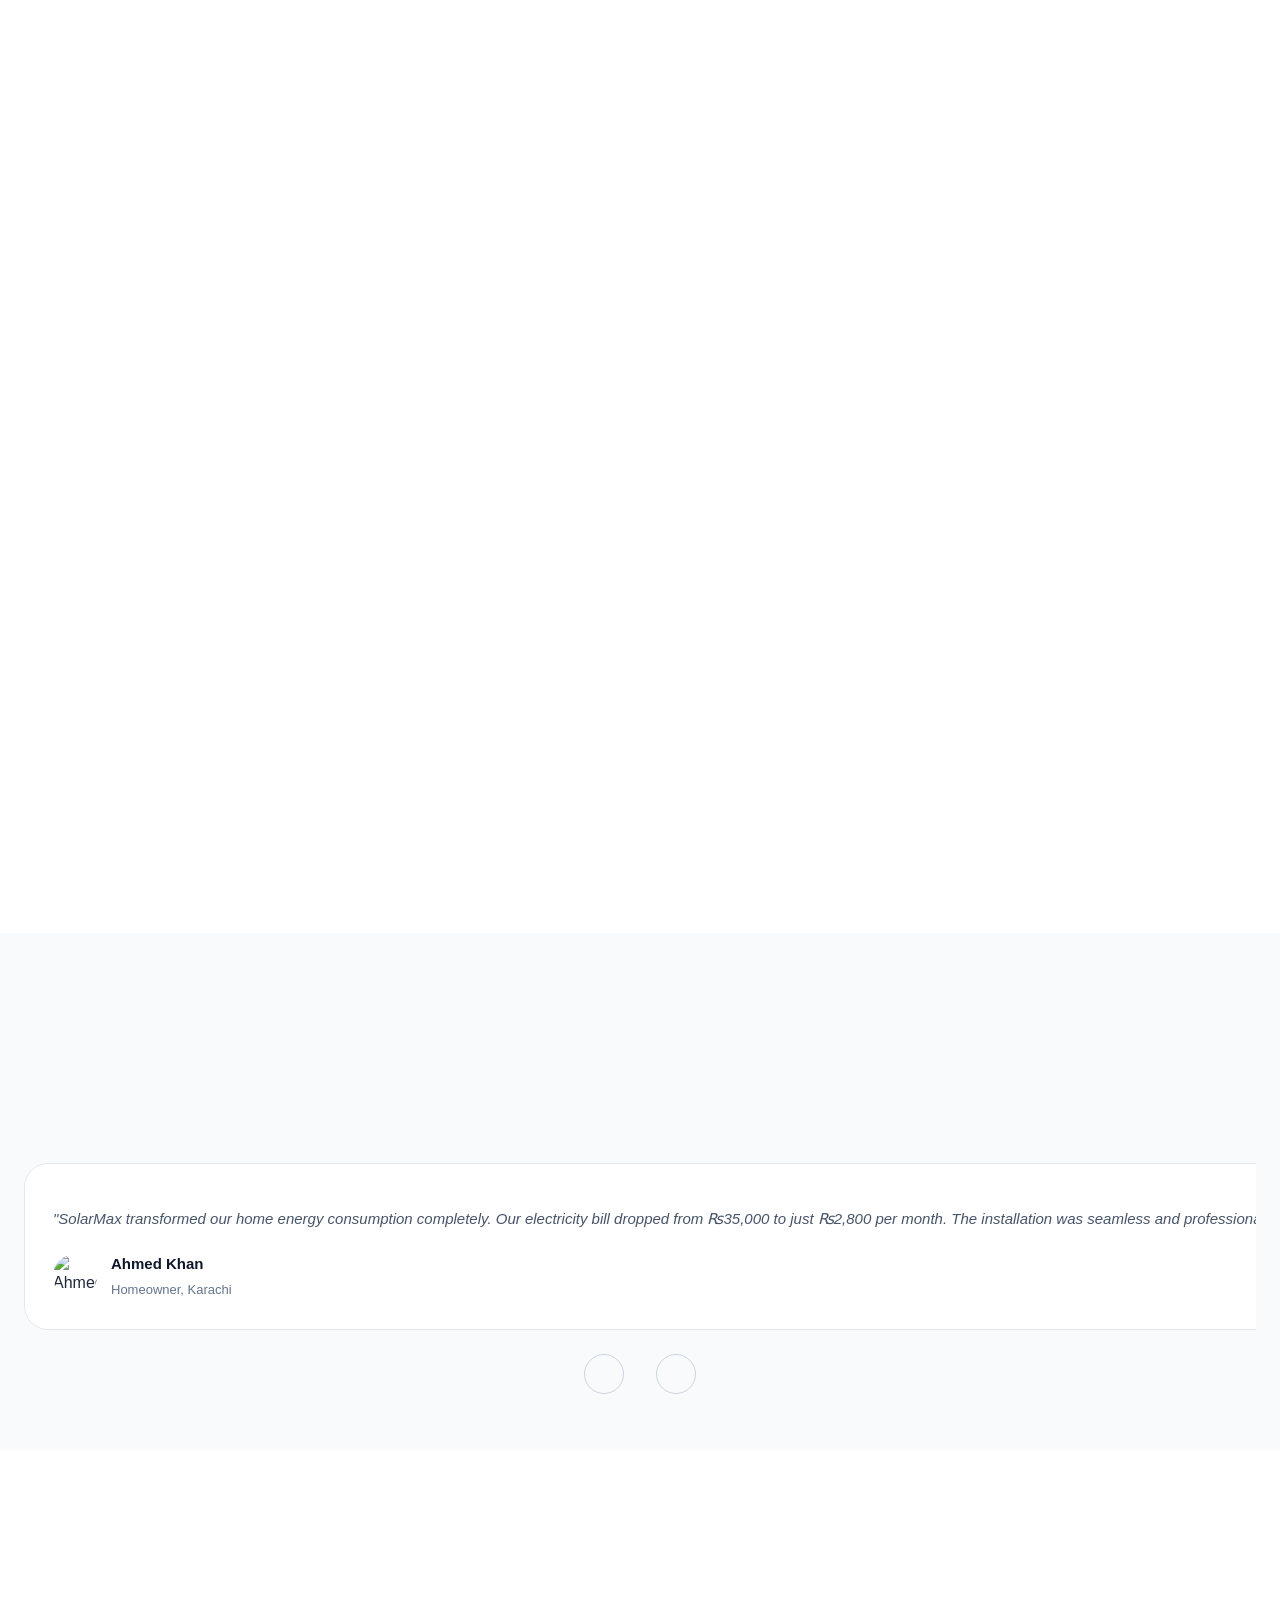
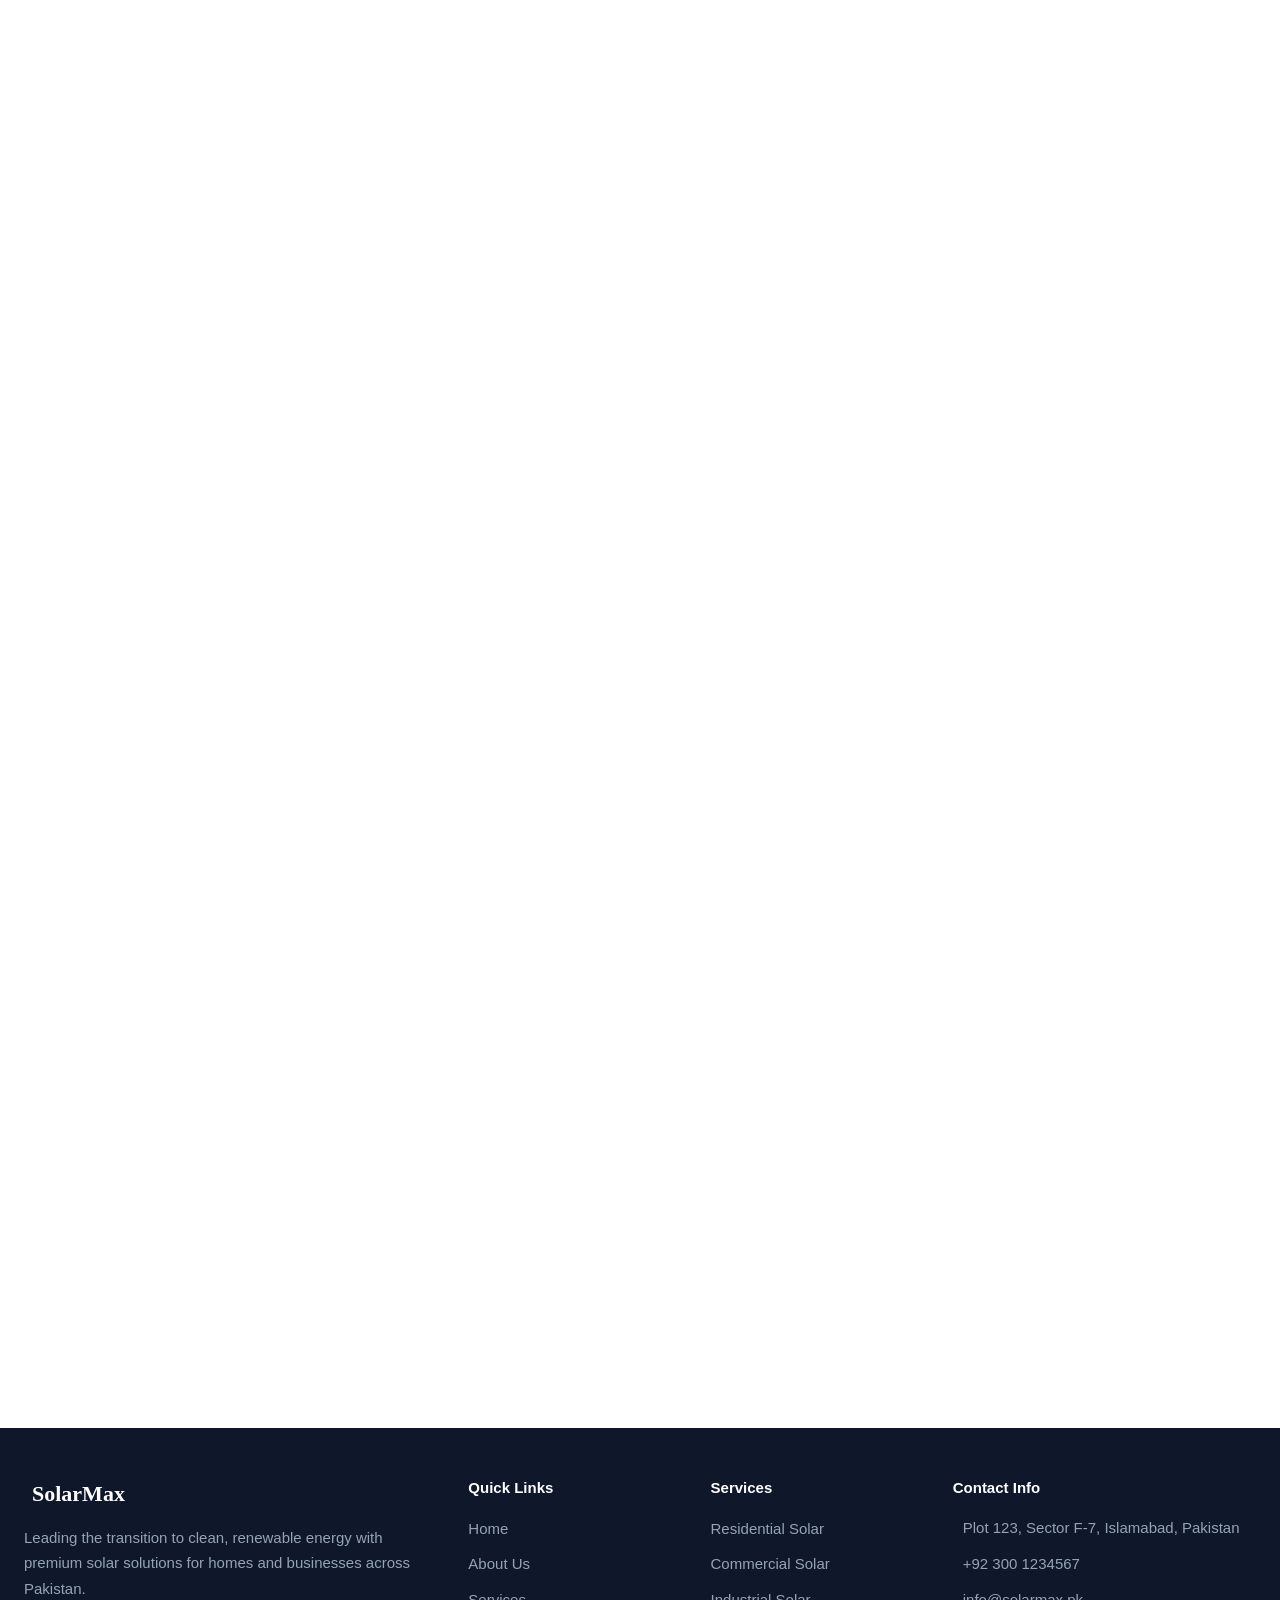
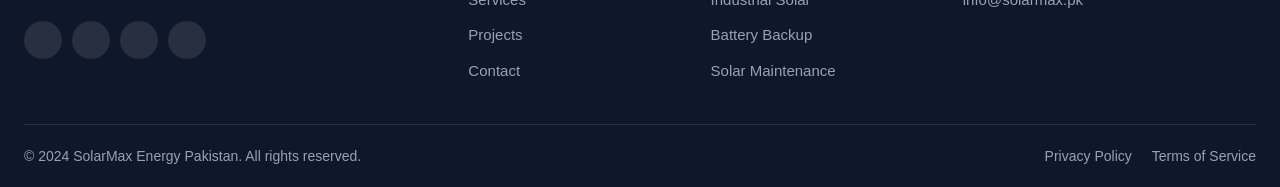
==== commit 0fef2f6f: "Update print statement from 'Hello' to 'Goodbye'" ====
--- a/index.html
+++ b/index.html
@@ -9,7 +9,7 @@
     <link href="https://fonts.googleapis.com/css2?family=Inter:wght@300;400;500;600;700;800&family=Playfair+Display:wght@600;700;800&display=swap" rel="stylesheet">
     <link rel="stylesheet" href="https://unpkg.com/aos@next/dist/aos.css" />
     <script src="https://unpkg.com/lucide@latest"></script>
-    <link rel="stylesheet" href="css/style.css">
+    <link rel="stylesheet" href="style.css">
 </head>
 <body>
     <!-- Dark Mode Toggle -->
@@ -760,4 +760,4 @@
     <script src="https://cdnjs.cloudflare.com/ajax/libs/gsap/3.12.2/ScrollTrigger.min.js"></script>
     <script src="js/script.js"></script>
 </body>
-</html>+</html>
--- a/style.css
+++ b/style.css
@@ -0,0 +1,3060 @@
+/* ============================================
+   SolarMax Energy Pakistan - Premium Solar Website
+   CSS Stylesheet - Fixed & Optimized
+   ============================================ */
+
+/* CSS Variables */
+:root {
+    --primary: #f59e0b;
+    --primary-dark: #d97706;
+    --primary-light: #fbbf24;
+    --secondary: #0f172a;
+    --accent: #10b981;
+    --accent-dark: #059669;
+    --white: #ffffff;
+    --gray-50: #f8fafc;
+    --gray-100: #f1f5f9;
+    --gray-200: #e2e8f0;
+    --gray-300: #cbd5e1;
+    --gray-400: #94a3b8;
+    --gray-500: #64748b;
+    --gray-600: #475569;
+    --gray-700: #334155;
+    --gray-800: #1e293b;
+    --gray-900: #0f172a;
+    --danger: #ef4444;
+    --success: #22c55e;
+    --warning: #f59e0b;
+    
+    --font-primary: 'Inter', -apple-system, BlinkMacSystemFont, sans-serif;
+    --font-display: 'Playfair Display', Georgia, serif;
+    
+    --shadow-sm: 0 1px 2px rgba(0,0,0,0.05);
+    --shadow-md: 0 4px 6px -1px rgba(0,0,0,0.1), 0 2px 4px -1px rgba(0,0,0,0.06);
+    --shadow-lg: 0 10px 15px -3px rgba(0,0,0,0.1), 0 4px 6px -2px rgba(0,0,0,0.05);
+    --shadow-xl: 0 20px 25px -5px rgba(0,0,0,0.1), 0 10px 10px -5px rgba(0,0,0,0.04);
+    --shadow-2xl: 0 25px 50px -12px rgba(0,0,0,0.25);
+    
+    --radius-sm: 6px;
+    --radius-md: 10px;
+    --radius-lg: 16px;
+    --radius-xl: 24px;
+    --radius-full: 9999px;
+    
+    --transition-fast: 0.15s ease;
+    --transition-base: 0.3s ease;
+    --transition-slow: 0.5s ease;
+    
+    --container-max: 1280px;
+    --container-padding: 1.5rem;
+}
+
+/* Dark Mode Variables */
+[data-theme="dark"] {
+    --secondary: #f8fafc;
+    --gray-50: #0f172a;
+    --gray-100: #1e293b;
+    --gray-200: #334155;
+    --gray-300: #475569;
+    --gray-400: #64748b;
+    --gray-500: #94a3b8;
+    --gray-600: #cbd5e1;
+    --gray-700: #e2e8f0;
+    --gray-800: #f1f5f9;
+    --gray-900: #f8fafc;
+    --white: #0f172a;
+}
+
+/* Reset & Base */
+*, *::before, *::after {
+    margin: 0;
+    padding: 0;
+    box-sizing: border-box;
+}
+
+html {
+    scroll-behavior: smooth;
+    font-size: 16px;
+}
+
+body {
+    font-family: var(--font-primary);
+    color: var(--gray-800);
+    background-color: var(--white);
+    line-height: 1.6;
+    overflow-x: hidden;
+    transition: background-color var(--transition-base), color var(--transition-base);
+}
+
+img {
+    max-width: 100%;
+    height: auto;
+    display: block;
+}
+
+a {
+    text-decoration: none;
+    color: inherit;
+    transition: color var(--transition-fast);
+}
+
+ul {
+    list-style: none;
+}
+
+button {
+    cursor: pointer;
+    border: none;
+    background: none;
+    font-family: inherit;
+}
+
+input, textarea, select {
+    font-family: inherit;
+    font-size: inherit;
+}
+
+/* Container */
+.container {
+    max-width: var(--container-max);
+    margin: 0 auto;
+    padding: 0 var(--container-padding);
+}
+
+/* Section Base - FIXED: Reduced excessive spacing */
+.section {
+    padding: 3.5rem 0;
+}
+
+.section-header {
+    text-align: center;
+    max-width: 700px;
+    margin: 0 auto 2.5rem;
+}
+
+.section-tag {
+    display: inline-block;
+    padding: 0.375rem 1rem;
+    background: rgba(245, 158, 11, 0.1);
+    color: var(--primary);
+    font-size: 0.875rem;
+    font-weight: 600;
+    text-transform: uppercase;
+    letter-spacing: 0.05em;
+    border-radius: var(--radius-full);
+    margin-bottom: 0.75rem;
+}
+
+.section-title {
+    font-family: var(--font-display);
+    font-size: clamp(1.75rem, 4vw, 2.5rem);
+    font-weight: 700;
+    color: var(--gray-900);
+    line-height: 1.2;
+    margin-bottom: 0.75rem;
+}
+
+.section-desc {
+    color: var(--gray-500);
+    font-size: 1.0625rem;
+}
+
+/* Gradient Text */
+.gradient-text {
+    background: linear-gradient(135deg, var(--primary) 0%, var(--accent) 100%);
+    -webkit-background-clip: text;
+    -webkit-text-fill-color: transparent;
+    background-clip: text;
+}
+
+/* Buttons */
+.btn {
+    display: inline-flex;
+    align-items: center;
+    justify-content: center;
+    gap: 0.5rem;
+    padding: 0.75rem 1.5rem;
+    font-size: 0.9375rem;
+    font-weight: 600;
+    border-radius: var(--radius-md);
+    transition: all var(--transition-base);
+    white-space: nowrap;
+}
+
+.btn-primary {
+    background: linear-gradient(135deg, var(--primary) 0%, var(--primary-dark) 100%);
+    color: var(--white);
+    box-shadow: 0 4px 14px rgba(245, 158, 11, 0.35);
+}
+
+.btn-primary:hover {
+    transform: translateY(-2px);
+    box-shadow: 0 6px 20px rgba(245, 158, 11, 0.45);
+}
+
+.btn-outline {
+    border: 2px solid var(--gray-300);
+    color: var(--gray-700);
+    background: transparent;
+}
+
+.btn-outline:hover {
+    border-color: var(--primary);
+    color: var(--primary);
+    background: rgba(245, 158, 11, 0.05);
+}
+
+.btn-white {
+    background: var(--white);
+    color: var(--gray-900);
+    box-shadow: var(--shadow-md);
+}
+
+.btn-white:hover {
+    transform: translateY(-2px);
+    box-shadow: var(--shadow-lg);
+}
+
+.btn-outline-white {
+    border: 2px solid rgba(255,255,255,0.3);
+    color: var(--white);
+}
+
+.btn-outline-white:hover {
+    background: rgba(255,255,255,0.1);
+    border-color: var(--white);
+}
+
+.btn-full {
+    width: 100%;
+}
+
+.btn-whatsapp {
+    background: #25d366;
+    color: var(--white);
+    font-size: 1.125rem;
+    padding: 1rem 2rem;
+}
+
+.btn-whatsapp:hover {
+    background: #128c7e;
+    transform: translateY(-2px);
+}
+
+/* Dark Mode Toggle - FIXED: Repositioned to avoid overlap */
+.dark-mode-toggle {
+    position: fixed;
+    bottom: 6rem;
+    left: 1.5rem;
+    z-index: 1001;
+    width: 44px;
+    height: 44px;
+    border-radius: var(--radius-full);
+    background: var(--white);
+    color: var(--gray-700);
+    box-shadow: var(--shadow-lg);
+    display: flex;
+    align-items: center;
+    justify-content: center;
+    transition: all var(--transition-base);
+}
+
+.dark-mode-toggle:hover {
+    transform: scale(1.1);
+}
+
+.dark-mode-toggle .light-icon {
+    display: none;
+}
+
+[data-theme="dark"] .dark-mode-toggle .dark-icon {
+    display: none;
+}
+
+[data-theme="dark"] .dark-mode-toggle .light-icon {
+    display: block;
+}
+
+/* WhatsApp Float */
+.whatsapp-float {
+    position: fixed;
+    bottom: 2rem;
+    right: 1.5rem;
+    z-index: 1000;
+    width: 56px;
+    height: 56px;
+    border-radius: var(--radius-full);
+    background: #25d366;
+    color: var(--white);
+    display: flex;
+    align-items: center;
+    justify-content: center;
+    box-shadow: 0 4px 12px rgba(37, 211, 102, 0.4);
+    transition: all var(--transition-base);
+    animation: whatsappPulse 2s infinite;
+}
+
+.whatsapp-float:hover {
+    transform: scale(1.1) translateY(-2px);
+    box-shadow: 0 6px 20px rgba(37, 211, 102, 0.5);
+}
+
+.whatsapp-float svg {
+    width: 28px;
+    height: 28px;
+}
+
+@keyframes whatsappPulse {
+    0%, 100% { box-shadow: 0 4px 12px rgba(37, 211, 102, 0.4); }
+    50% { box-shadow: 0 4px 20px rgba(37, 211, 102, 0.6); }
+}
+
+/* Navigation */
+.navbar {
+    position: fixed;
+    top: 0;
+    left: 0;
+    right: 0;
+    z-index: 999;
+    background: rgba(255, 255, 255, 0.9);
+    backdrop-filter: blur(20px);
+    -webkit-backdrop-filter: blur(20px);
+    border-bottom: 1px solid rgba(0,0,0,0.05);
+    transition: all var(--transition-base);
+}
+
+[data-theme="dark"] .navbar {
+    background: rgba(15, 23, 42, 0.9);
+    border-bottom-color: rgba(255,255,255,0.05);
+}
+
+.navbar.scrolled {
+    box-shadow: var(--shadow-md);
+}
+
+.nav-container {
+    max-width: var(--container-max);
+    margin: 0 auto;
+    padding: 0 var(--container-padding);
+    display: flex;
+    align-items: center;
+    justify-content: space-between;
+    height: 68px;
+}
+
+.logo {
+    display: flex;
+    align-items: center;
+    gap: 0.5rem;
+    font-family: var(--font-display);
+    font-size: 1.375rem;
+    font-weight: 700;
+    color: var(--gray-900);
+}
+
+.logo svg {
+    width: 28px;
+    height: 28px;
+    color: var(--primary);
+}
+
+.nav-menu {
+    display: flex;
+    align-items: center;
+    gap: 2rem;
+}
+
+.nav-link {
+    font-size: 0.9375rem;
+    font-weight: 500;
+    color: var(--gray-600);
+    position: relative;
+    padding: 0.5rem 0;
+}
+
+.nav-link::after {
+    content: '';
+    position: absolute;
+    bottom: 0;
+    left: 0;
+    width: 0;
+    height: 2px;
+    background: var(--primary);
+    transition: width var(--transition-base);
+}
+
+.nav-link:hover,
+.nav-link.active {
+    color: var(--primary);
+}
+
+.nav-link:hover::after,
+.nav-link.active::after {
+    width: 100%;
+}
+
+/* Hamburger - FIXED: Improved visibility */
+.hamburger {
+    display: none;
+    flex-direction: column;
+    gap: 5px;
+    padding: 0.5rem;
+    z-index: 1002;
+    background: transparent;
+    border: none;
+    cursor: pointer;
+}
+
+.hamburger span {
+    display: block;
+    width: 24px;
+    height: 2.5px;
+    background: var(--gray-800);
+    transition: all var(--transition-base);
+    border-radius: 2px;
+}
+
+.hamburger.active span:nth-child(1) {
+    transform: rotate(45deg) translate(5px, 5px);
+}
+
+.hamburger.active span:nth-child(2) {
+    opacity: 0;
+}
+
+.hamburger.active span:nth-child(3) {
+    transform: rotate(-45deg) translate(5px, -5px);
+}
+
+/* Hero Section */
+.hero {
+    position: relative;
+    min-height: 100vh;
+    display: flex;
+    align-items: center;
+    justify-content: center;
+    overflow: hidden;
+    padding-top: 68px;
+}
+
+.hero-bg {
+    position: absolute;
+    inset: 0;
+    background: url('https://images.unsplash.com/photo-1509391366360-2e959784a276?w=1920&h=1080&fit=crop&q=80') center/cover no-repeat;
+}
+
+.hero-overlay {
+    position: absolute;
+    inset: 0;
+    background: linear-gradient(135deg, rgba(15, 23, 42, 0.88) 0%, rgba(15, 23, 42, 0.65) 100%);
+}
+
+.hero-content {
+    position: relative;
+    z-index: 1;
+    text-align: center;
+    max-width: 850px;
+    padding: 0 var(--container-padding);
+    color: var(--white);
+}
+
+.hero-badge {
+    display: inline-flex;
+    align-items: center;
+    gap: 0.5rem;
+    padding: 0.5rem 1.25rem;
+    background: rgba(245, 158, 11, 0.2);
+    border: 1px solid rgba(245, 158, 11, 0.3);
+    border-radius: var(--radius-full);
+    font-size: 0.875rem;
+    font-weight: 600;
+    margin-bottom: 1.25rem;
+    color: var(--primary-light);
+}
+
+.hero-badge svg {
+    width: 16px;
+    height: 16px;
+}
+
+.hero-title {
+    font-family: var(--font-display);
+    font-size: clamp(2rem, 5vw, 3.75rem);
+    font-weight: 800;
+    line-height: 1.1;
+    margin-bottom: 1.25rem;
+    color: var(--white);
+}
+
+.hero-subtitle {
+    font-size: clamp(1rem, 2vw, 1.125rem);
+    color: rgba(255,255,255,0.85);
+    max-width: 580px;
+    margin: 0 auto 1.75rem;
+    line-height: 1.7;
+}
+
+.hero-buttons {
+    display: flex;
+    gap: 1rem;
+    justify-content: center;
+    flex-wrap: wrap;
+    margin-bottom: 3rem;
+}
+
+.hero-stats {
+    display: grid;
+    grid-template-columns: repeat(4, 1fr);
+    gap: 1.5rem;
+    padding-top: 1.5rem;
+    border-top: 1px solid rgba(255,255,255,0.1);
+}
+
+.stat-item {
+    text-align: center;
+}
+
+.stat-number {
+    font-family: var(--font-display);
+    font-size: clamp(1.5rem, 3vw, 2.25rem);
+    font-weight: 700;
+    color: var(--primary);
+}
+
+.stat-suffix {
+    font-family: var(--font-display);
+    font-size: clamp(1.5rem, 3vw, 2.25rem);
+    font-weight: 700;
+    color: var(--primary);
+}
+
+.stat-label {
+    display: block;
+    font-size: 0.8125rem;
+    color: rgba(255,255,255,0.7);
+    margin-top: 0.25rem;
+}
+
+/* Scroll Indicator */
+.scroll-indicator {
+    position: absolute;
+    bottom: 1.5rem;
+    left: 50%;
+    transform: translateX(-50%);
+}
+
+.scroll-mouse {
+    width: 22px;
+    height: 36px;
+    border: 2px solid rgba(255,255,255,0.4);
+    border-radius: 12px;
+    position: relative;
+}
+
+.scroll-wheel {
+    width: 3px;
+    height: 7px;
+    background: var(--primary);
+    border-radius: 2px;
+    position: absolute;
+    top: 7px;
+    left: 50%;
+    transform: translateX(-50%);
+    animation: scrollWheel 1.5s infinite;
+}
+
+@keyframes scrollWheel {
+    0% { opacity: 1; top: 7px; }
+    100% { opacity: 0; top: 20px; }
+}
+
+/* About Preview */
+.about-grid {
+    display: grid;
+    grid-template-columns: 1fr 1fr;
+    gap: 3rem;
+    align-items: center;
+}
+
+.about-img-wrapper {
+    position: relative;
+    border-radius: var(--radius-xl);
+    overflow: hidden;
+}
+
+.about-img-wrapper img {
+    width: 100%;
+    height: 450px;
+    object-fit: cover;
+}
+
+.about-experience {
+    position: absolute;
+    bottom: -16px;
+    right: -16px;
+    background: linear-gradient(135deg, var(--primary) 0%, var(--primary-dark) 100%);
+    color: var(--white);
+    padding: 1.25rem 1.75rem;
+    border-radius: var(--radius-lg);
+    text-align: center;
+    box-shadow: var(--shadow-xl);
+}
+
+.exp-number {
+    display: block;
+    font-family: var(--font-display);
+    font-size: 2.25rem;
+    font-weight: 800;
+    line-height: 1;
+}
+
+.exp-text {
+    font-size: 0.8125rem;
+    font-weight: 500;
+}
+
+.about-content h3 {
+    font-family: var(--font-display);
+    font-size: 1.75rem;
+    color: var(--gray-900);
+    margin-bottom: 0.75rem;
+}
+
+.about-content p {
+    color: var(--gray-500);
+    margin-bottom: 0.875rem;
+    line-height: 1.7;
+    font-size: 0.9375rem;
+}
+
+.about-features {
+    display: grid;
+    grid-template-columns: 1fr 1fr;
+    gap: 0.875rem;
+    margin: 1.25rem 0 1.75rem;
+}
+
+.feature-item {
+    display: flex;
+    align-items: center;
+    gap: 0.625rem;
+    font-size: 0.9375rem;
+    font-weight: 500;
+    color: var(--gray-700);
+}
+
+.feature-item svg {
+    width: 18px;
+    height: 18px;
+    color: var(--accent);
+    flex-shrink: 0;
+}
+
+/* Services Overview */
+.services-grid {
+    display: grid;
+    grid-template-columns: repeat(3, 1fr);
+    gap: 1.25rem;
+}
+
+.service-card {
+    background: var(--gray-50);
+    border: 1px solid var(--gray-200);
+    border-radius: var(--radius-xl);
+    padding: 1.75rem;
+    transition: all var(--transition-base);
+}
+
+.service-card:hover {
+    transform: translateY(-4px);
+    box-shadow: var(--shadow-xl);
+    border-color: var(--primary);
+}
+
+.service-icon {
+    width: 52px;
+    height: 52px;
+    border-radius: var(--radius-lg);
+    background: linear-gradient(135deg, var(--primary) 0%, var(--primary-dark) 100%);
+    display: flex;
+    align-items: center;
+    justify-content: center;
+    margin-bottom: 1rem;
+}
+
+.service-icon svg {
+    width: 26px;
+    height: 26px;
+    color: var(--white);
+}
+
+.service-card h3 {
+    font-size: 1.125rem;
+    font-weight: 700;
+    color: var(--gray-900);
+    margin-bottom: 0.625rem;
+}
+
+.service-card p {
+    color: var(--gray-500);
+    font-size: 0.9375rem;
+    margin-bottom: 1rem;
+    line-height: 1.6;
+}
+
+.service-link {
+    display: inline-flex;
+    align-items: center;
+    gap: 0.5rem;
+    color: var(--primary);
+    font-weight: 600;
+    font-size: 0.9375rem;
+}
+
+.service-link svg {
+    width: 16px;
+    height: 16px;
+    transition: transform var(--transition-base);
+}
+
+.service-link:hover svg {
+    transform: translateX(4px);
+}
+
+/* Calculator Section */
+.calculator-section {
+    background: linear-gradient(135deg, var(--gray-900) 0%, #1e293b 100%);
+    color: var(--white);
+}
+
+.calculator-header .section-tag {
+    background: rgba(245, 158, 11, 0.2);
+    color: var(--primary-light);
+}
+
+.calculator-header .section-title,
+.calculator-header .section-desc {
+    color: var(--white);
+}
+
+.calculator-grid {
+    display: grid;
+    grid-template-columns: 1fr 1fr;
+    gap: 2.5rem;
+    max-width: 1000px;
+    margin: 0 auto;
+}
+
+.calculator-form {
+    background: rgba(255,255,255,0.05);
+    border: 1px solid rgba(255,255,255,0.1);
+    border-radius: var(--radius-xl);
+    padding: 1.75rem;
+}
+
+.form-group {
+    margin-bottom: 1rem;
+}
+
+.form-group label {
+    display: block;
+    font-size: 0.875rem;
+    font-weight: 500;
+    margin-bottom: 0.375rem;
+    color: rgba(255,255,255,0.9);
+}
+
+.input-wrapper {
+    position: relative;
+}
+
+.input-wrapper svg,
+.input-wrapper .currency-symbol {
+    position: absolute;
+    left: 1rem;
+    top: 50%;
+    transform: translateY(-50%);
+    width: 18px;
+    height: 18px;
+    color: var(--gray-400);
+    pointer-events: none;
+    font-size: 1rem;
+    font-weight: 600;
+}
+
+.input-wrapper input,
+.input-wrapper select {
+    width: 100%;
+    padding: 0.75rem 1rem 0.75rem 2.5rem;
+    background: rgba(255,255,255,0.08);
+    border: 1px solid rgba(255,255,255,0.15);
+    border-radius: var(--radius-md);
+    color: var(--white);
+    font-size: 0.9375rem;
+    transition: all var(--transition-base);
+}
+
+.input-wrapper input:focus,
+.input-wrapper select:focus {
+    outline: none;
+    border-color: var(--primary);
+    background: rgba(255,255,255,0.12);
+}
+
+.input-wrapper input::placeholder {
+    color: var(--gray-500);
+}
+
+.input-wrapper select option {
+    background: var(--gray-800);
+    color: var(--white);
+}
+
+.calculator-results {
+    background: rgba(255,255,255,0.05);
+    border: 1px solid rgba(255,255,255,0.1);
+    border-radius: var(--radius-xl);
+    padding: 1.75rem;
+    display: flex;
+    flex-direction: column;
+    justify-content: center;
+}
+
+.results-placeholder {
+    text-align: center;
+    color: var(--gray-400);
+}
+
+.results-placeholder svg {
+    width: 44px;
+    height: 44px;
+    margin: 0 auto 0.875rem;
+    color: var(--primary);
+    opacity: 0.5;
+}
+
+.results-content h3 {
+    font-family: var(--font-display);
+    font-size: 1.375rem;
+    margin-bottom: 1.25rem;
+    text-align: center;
+}
+
+.result-cards {
+    display: grid;
+    grid-template-columns: 1fr 1fr;
+    gap: 0.875rem;
+    margin-bottom: 1.25rem;
+}
+
+.result-card {
+    background: rgba(255,255,255,0.05);
+    border: 1px solid rgba(255,255,255,0.1);
+    border-radius: var(--radius-lg);
+    padding: 1rem;
+    text-align: center;
+    transition: all var(--transition-base);
+}
+
+.result-card.highlight {
+    background: linear-gradient(135deg, rgba(245, 158, 11, 0.2) 0%, rgba(245, 158, 11, 0.1) 100%);
+    border-color: var(--primary);
+}
+
+.result-icon {
+    width: 36px;
+    height: 36px;
+    border-radius: var(--radius-md);
+    background: rgba(245, 158, 11, 0.15);
+    display: flex;
+    align-items: center;
+    justify-content: center;
+    margin: 0 auto 0.625rem;
+}
+
+.result-icon svg {
+    width: 18px;
+    height: 18px;
+    color: var(--primary);
+}
+
+.result-label {
+    display: block;
+    font-size: 0.6875rem;
+    color: var(--gray-400);
+    text-transform: uppercase;
+    letter-spacing: 0.05em;
+    margin-bottom: 0.25rem;
+}
+
+.result-value {
+    font-family: var(--font-display);
+    font-size: 1.5rem;
+    font-weight: 700;
+    color: var(--white);
+}
+
+.result-unit {
+    font-size: 0.8125rem;
+    color: var(--gray-400);
+}
+
+/* Featured Projects */
+.projects-grid {
+    display: grid;
+    grid-template-columns: 2fr 1fr 1fr;
+    grid-template-rows: 280px 280px;
+    gap: 1.25rem;
+}
+
+.project-card {
+    position: relative;
+    border-radius: var(--radius-xl);
+    overflow: hidden;
+    cursor: pointer;
+}
+
+.project-card.large {
+    grid-row: span 2;
+}
+
+.project-image {
+    position: relative;
+    width: 100%;
+    height: 100%;
+}
+
+.project-image img {
+    width: 100%;
+    height: 100%;
+    object-fit: cover;
+    transition: transform var(--transition-slow);
+}
+
+.project-card:hover .project-image img {
+    transform: scale(1.05);
+}
+
+.project-overlay {
+    position: absolute;
+    top: 1rem;
+    left: 1rem;
+}
+
+.project-tag {
+    display: inline-block;
+    padding: 0.375rem 0.875rem;
+    background: var(--primary);
+    color: var(--white);
+    font-size: 0.75rem;
+    font-weight: 600;
+    text-transform: uppercase;
+    letter-spacing: 0.05em;
+    border-radius: var(--radius-full);
+}
+
+.project-info {
+    position: absolute;
+    bottom: 0;
+    left: 0;
+    right: 0;
+    padding: 1.25rem;
+    background: linear-gradient(transparent, rgba(0,0,0,0.8));
+    color: var(--white);
+}
+
+.project-info h3 {
+    font-size: 1.125rem;
+    font-weight: 700;
+    margin-bottom: 0.375rem;
+}
+
+.project-meta {
+    display: flex;
+    gap: 1rem;
+    margin-bottom: 0.375rem;
+}
+
+.project-meta span {
+    display: flex;
+    align-items: center;
+    gap: 0.375rem;
+    font-size: 0.8125rem;
+    color: rgba(255,255,255,0.8);
+}
+
+.project-meta svg {
+    width: 14px;
+    height: 14px;
+}
+
+.project-savings {
+    font-size: 0.9375rem;
+    font-weight: 600;
+    color: var(--primary-light);
+}
+
+.section-cta {
+    text-align: center;
+    margin-top: 2rem;
+}
+
+/* Testimonials */
+.testimonials {
+    background: var(--gray-50);
+}
+
+.testimonials-slider {
+    position: relative;
+    overflow: hidden;
+}
+
+.testimonials-track {
+    display: flex;
+    gap: 1.25rem;
+    transition: transform var(--transition-slow);
+}
+
+.testimonial-card {
+    min-width: calc(50% - 0.625rem);
+    background: var(--white);
+    border: 1px solid var(--gray-200);
+    border-radius: var(--radius-xl);
+    padding: 1.75rem;
+    flex-shrink: 0;
+}
+
+.testimonial-rating {
+    display: flex;
+    gap: 0.25rem;
+    margin-bottom: 0.875rem;
+}
+
+.testimonial-rating svg {
+    width: 16px;
+    height: 16px;
+    color: var(--gray-300);
+}
+
+.testimonial-rating svg.filled {
+    color: var(--primary);
+    fill: var(--primary);
+}
+
+.testimonial-text {
+    font-size: 0.9375rem;
+    color: var(--gray-600);
+    line-height: 1.7;
+    margin-bottom: 1.25rem;
+    font-style: italic;
+}
+
+.testimonial-author {
+    display: flex;
+    align-items: center;
+    gap: 0.875rem;
+}
+
+.testimonial-author img {
+    width: 44px;
+    height: 44px;
+    border-radius: var(--radius-full);
+    object-fit: cover;
+}
+
+.author-info h4 {
+    font-size: 0.9375rem;
+    font-weight: 600;
+    color: var(--gray-900);
+}
+
+.author-info span {
+    font-size: 0.8125rem;
+    color: var(--gray-500);
+}
+
+.testimonials-nav {
+    display: flex;
+    align-items: center;
+    justify-content: center;
+    gap: 1rem;
+    margin-top: 1.5rem;
+}
+
+.testimonial-prev,
+.testimonial-next {
+    width: 40px;
+    height: 40px;
+    border-radius: var(--radius-full);
+    border: 1px solid var(--gray-300);
+    color: var(--gray-600);
+    display: flex;
+    align-items: center;
+    justify-content: center;
+    transition: all var(--transition-base);
+}
+
+.testimonial-prev:hover,
+.testimonial-next:hover {
+    background: var(--primary);
+    border-color: var(--primary);
+    color: var(--white);
+}
+
+.testimonials-dots {
+    display: flex;
+    gap: 0.5rem;
+}
+
+.dot {
+    width: 10px;
+    height: 10px;
+    border-radius: var(--radius-full);
+    background: var(--gray-300);
+    transition: all var(--transition-base);
+    cursor: pointer;
+    border: none;
+}
+
+.dot.active {
+    background: var(--primary);
+    width: 24px;
+}
+
+/* FAQ */
+.faq-grid {
+    max-width: 800px;
+    margin: 0 auto;
+}
+
+.faq-item {
+    border-bottom: 1px solid var(--gray-200);
+}
+
+.faq-question {
+    width: 100%;
+    display: flex;
+    align-items: center;
+    justify-content: space-between;
+    padding: 1.125rem 0;
+    font-size: 1rem;
+    font-weight: 600;
+    color: var(--gray-900);
+    text-align: left;
+    transition: color var(--transition-fast);
+    background: none;
+    border: none;
+}
+
+.faq-question:hover {
+    color: var(--primary);
+}
+
+.faq-icon {
+    width: 18px;
+    height: 18px;
+    color: var(--gray-400);
+    transition: transform var(--transition-base);
+    flex-shrink: 0;
+}
+
+.faq-item.active .faq-icon {
+    transform: rotate(45deg);
+    color: var(--primary);
+}
+
+.faq-answer {
+    max-height: 0;
+    overflow: hidden;
+    transition: max-height var(--transition-slow), padding var(--transition-slow);
+}
+
+.faq-item.active .faq-answer {
+    max-height: 300px;
+    padding-bottom: 1.125rem;
+}
+
+.faq-answer p {
+    color: var(--gray-500);
+    line-height: 1.7;
+    font-size: 0.9375rem;
+}
+
+/* CTA Section */
+.cta-section {
+    padding: 0;
+}
+
+.cta-wrapper {
+    position: relative;
+    background: linear-gradient(135deg, var(--primary) 0%, var(--primary-dark) 100%);
+    border-radius: var(--radius-xl);
+    padding: 3rem;
+    overflow: hidden;
+    text-align: center;
+}
+
+.cta-content {
+    position: relative;
+    z-index: 1;
+    max-width: 600px;
+    margin: 0 auto;
+}
+
+.cta-content h2 {
+    font-family: var(--font-display);
+    font-size: clamp(1.5rem, 4vw, 2.25rem);
+    color: var(--white);
+    margin-bottom: 0.75rem;
+}
+
+.cta-content p {
+    color: rgba(255,255,255,0.9);
+    font-size: 1.0625rem;
+    margin-bottom: 1.75rem;
+}
+
+.cta-buttons {
+    display: flex;
+    gap: 1rem;
+    justify-content: center;
+    flex-wrap: wrap;
+}
+
+.cta-decoration {
+    position: absolute;
+    top: -40px;
+    right: -40px;
+    opacity: 0.1;
+}
+
+.cta-decoration svg {
+    width: 250px;
+    height: 250px;
+    color: var(--white);
+}
+
+/* Contact Preview */
+.contact-grid {
+    display: grid;
+    grid-template-columns: 1fr 1fr;
+    gap: 2.5rem;
+}
+
+.contact-info-cards {
+    display: flex;
+    flex-direction: column;
+    gap: 0.875rem;
+}
+
+.contact-info-card {
+    display: flex;
+    align-items: center;
+    gap: 0.875rem;
+    padding: 1rem;
+    background: var(--gray-50);
+    border: 1px solid var(--gray-200);
+    border-radius: var(--radius-lg);
+    transition: all var(--transition-base);
+}
+
+.contact-info-card:hover {
+    border-color: var(--primary);
+    transform: translateX(4px);
+}
+
+.contact-icon {
+    width: 44px;
+    height: 44px;
+    border-radius: var(--radius-md);
+    background: linear-gradient(135deg, var(--primary) 0%, var(--primary-dark) 100%);
+    display: flex;
+    align-items: center;
+    justify-content: center;
+    flex-shrink: 0;
+}
+
+.contact-icon svg {
+    width: 20px;
+    height: 20px;
+    color: var(--white);
+}
+
+.contact-details h4 {
+    font-size: 0.8125rem;
+    font-weight: 600;
+    color: var(--gray-500);
+    text-transform: uppercase;
+    letter-spacing: 0.05em;
+    margin-bottom: 0.25rem;
+}
+
+.contact-details a,
+.contact-details p {
+    font-size: 0.9375rem;
+    font-weight: 600;
+    color: var(--gray-900);
+}
+
+.contact-details a:hover {
+    color: var(--primary);
+}
+
+.contact-form-preview {
+    background: var(--gray-50);
+    border: 1px solid var(--gray-200);
+    border-radius: var(--radius-xl);
+    padding: 1.75rem;
+}
+
+.contact-form-preview .form-group label {
+    color: var(--gray-700);
+    font-size: 0.875rem;
+    font-weight: 500;
+    margin-bottom: 0.375rem;
+    display: block;
+}
+
+.contact-form-preview input,
+.contact-form-preview textarea {
+    width: 100%;
+    padding: 0.75rem 1rem;
+    background: var(--white);
+    border: 1px solid var(--gray-300);
+    border-radius: var(--radius-md);
+    color: var(--gray-900);
+    font-size: 0.9375rem;
+    transition: all var(--transition-base);
+}
+
+.contact-form-preview input:focus,
+.contact-form-preview textarea:focus {
+    outline: none;
+    border-color: var(--primary);
+    box-shadow: 0 0 0 3px rgba(245, 158, 11, 0.1);
+}
+
+.contact-form-preview input::placeholder,
+.contact-form-preview textarea::placeholder {
+    color: var(--gray-400);
+}
+
+.form-row {
+    display: grid;
+    grid-template-columns: 1fr 1fr;
+    gap: 0.875rem;
+}
+
+/* Footer */
+.footer {
+    background: var(--gray-900);
+    color: var(--gray-400);
+    padding: 3rem 0 0;
+}
+
+.footer-grid {
+    display: grid;
+    grid-template-columns: 2fr 1fr 1fr 1.5fr;
+    gap: 2.5rem;
+    padding-bottom: 2.5rem;
+    border-bottom: 1px solid rgba(255,255,255,0.1);
+}
+
+.footer-logo {
+    display: flex;
+    align-items: center;
+    gap: 0.5rem;
+    font-family: var(--font-display);
+    font-size: 1.375rem;
+    font-weight: 700;
+    color: var(--white);
+    margin-bottom: 0.875rem;
+}
+
+.footer-logo svg {
+    width: 26px;
+    height: 26px;
+    color: var(--primary);
+}
+
+.footer-brand p {
+    font-size: 0.9375rem;
+    line-height: 1.7;
+    margin-bottom: 1.25rem;
+}
+
+.footer-social {
+    display: flex;
+    gap: 0.625rem;
+}
+
+.footer-social a {
+    width: 38px;
+    height: 38px;
+    border-radius: var(--radius-full);
+    background: rgba(255,255,255,0.1);
+    display: flex;
+    align-items: center;
+    justify-content: center;
+    transition: all var(--transition-base);
+}
+
+.footer-social a:hover {
+    background: var(--primary);
+    transform: translateY(-2px);
+}
+
+.footer-social svg {
+    width: 16px;
+    height: 16px;
+    color: var(--white);
+}
+
+.footer-links h4,
+.footer-contact h4 {
+    font-size: 0.9375rem;
+    font-weight: 700;
+    color: var(--white);
+    margin-bottom: 1rem;
+}
+
+.footer-links ul {
+    display: flex;
+    flex-direction: column;
+    gap: 0.625rem;
+}
+
+.footer-links a {
+    font-size: 0.9375rem;
+    transition: color var(--transition-fast);
+}
+
+.footer-links a:hover {
+    color: var(--primary);
+}
+
+.footer-contact ul {
+    display: flex;
+    flex-direction: column;
+    gap: 0.75rem;
+}
+
+.footer-contact li {
+    display: flex;
+    align-items: flex-start;
+    gap: 0.625rem;
+    font-size: 0.9375rem;
+}
+
+.footer-contact svg {
+    width: 16px;
+    height: 16px;
+    color: var(--primary);
+    flex-shrink: 0;
+    margin-top: 0.125rem;
+}
+
+.footer-bottom {
+    display: flex;
+    align-items: center;
+    justify-content: space-between;
+    padding: 1.25rem 0;
+    font-size: 0.875rem;
+}
+
+.footer-bottom-links {
+    display: flex;
+    gap: 1.25rem;
+}
+
+.footer-bottom-links a:hover {
+    color: var(--primary);
+}
+
+/* Chatbot Widget */
+.chatbot-widget {
+    position: fixed;
+    bottom: 6rem;
+    right: 1.5rem;
+    z-index: 998;
+}
+
+.chatbot-toggle {
+    width: 56px;
+    height: 56px;
+    border-radius: var(--radius-full);
+    background: linear-gradient(135deg, var(--primary) 0%, var(--primary-dark) 100%);
+    color: var(--white);
+    display: flex;
+    align-items: center;
+    justify-content: center;
+    box-shadow: 0 4px 14px rgba(245, 158, 11, 0.4);
+    transition: all var(--transition-base);
+    position: relative;
+}
+
+.chatbot-toggle:hover {
+    transform: scale(1.1);
+}
+
+.chatbot-toggle svg {
+    width: 26px;
+    height: 26px;
+}
+
+.chatbot-notification {
+    position: absolute;
+    top: -4px;
+    right: -4px;
+    width: 20px;
+    height: 20px;
+    border-radius: var(--radius-full);
+    background: var(--danger);
+    color: var(--white);
+    font-size: 0.6875rem;
+    font-weight: 700;
+    display: flex;
+    align-items: center;
+    justify-content: center;
+}
+
+.chatbot-panel {
+    position: absolute;
+    bottom: 70px;
+    right: 0;
+    width: 360px;
+    max-height: 500px;
+    background: var(--white);
+    border-radius: var(--radius-xl);
+    box-shadow: var(--shadow-2xl);
+    display: flex;
+    flex-direction: column;
+    overflow: hidden;
+    opacity: 0;
+    visibility: hidden;
+    transform: translateY(10px) scale(0.95);
+    transition: all var(--transition-base);
+}
+
+.chatbot-panel.active {
+    opacity: 1;
+    visibility: visible;
+    transform: translateY(0) scale(1);
+}
+
+.chatbot-header {
+    display: flex;
+    align-items: center;
+    gap: 0.875rem;
+    padding: 0.875rem 1.125rem;
+    background: linear-gradient(135deg, var(--primary) 0%, var(--primary-dark) 100%);
+    color: var(--white);
+}
+
+.chatbot-avatar {
+    width: 38px;
+    height: 38px;
+    border-radius: var(--radius-full);
+    background: rgba(255,255,255,0.2);
+    display: flex;
+    align-items: center;
+    justify-content: center;
+}
+
+.chatbot-avatar svg {
+    width: 18px;
+    height: 18px;
+}
+
+.chatbot-info h4 {
+    font-size: 0.9375rem;
+    font-weight: 600;
+}
+
+.chatbot-status {
+    display: flex;
+    align-items: center;
+    gap: 0.375rem;
+    font-size: 0.75rem;
+    opacity: 0.9;
+}
+
+.status-dot {
+    width: 8px;
+    height: 8px;
+    border-radius: var(--radius-full);
+    background: #22c55e;
+    animation: pulse 2s infinite;
+}
+
+@keyframes pulse {
+    0%, 100% { opacity: 1; }
+    50% { opacity: 0.5; }
+}
+
+.chatbot-close {
+    margin-left: auto;
+    width: 32px;
+    height: 32px;
+    border-radius: var(--radius-full);
+    display: flex;
+    align-items: center;
+    justify-content: center;
+    color: var(--white);
+    transition: background var(--transition-fast);
+    background: none;
+    border: none;
+}
+
+.chatbot-close:hover {
+    background: rgba(255,255,255,0.2);
+}
+
+.chatbot-close svg {
+    width: 18px;
+    height: 18px;
+}
+
+.chatbot-messages {
+    flex: 1;
+    overflow-y: auto;
+    padding: 0.875rem;
+    display: flex;
+    flex-direction: column;
+    gap: 0.625rem;
+    max-height: 280px;
+}
+
+.message {
+    display: flex;
+    flex-direction: column;
+    gap: 0.25rem;
+    max-width: 85%;
+}
+
+.message.bot {
+    align-self: flex-start;
+}
+
+.message.user {
+    align-self: flex-end;
+}
+
+.message-content {
+    padding: 0.625rem 0.875rem;
+    border-radius: var(--radius-lg);
+    font-size: 0.875rem;
+    line-height: 1.5;
+}
+
+.message.bot .message-content {
+    background: var(--gray-100);
+    color: var(--gray-700);
+    border-bottom-left-radius: 4px;
+}
+
+.message.user .message-content {
+    background: linear-gradient(135deg, var(--primary) 0%, var(--primary-dark) 100%);
+    color: var(--white);
+    border-bottom-right-radius: 4px;
+}
+
+.message-time {
+    font-size: 0.6875rem;
+    color: var(--gray-400);
+}
+
+.chatbot-suggestions {
+    display: flex;
+    flex-wrap: wrap;
+    gap: 0.5rem;
+    padding: 0 0.875rem 0.625rem;
+}
+
+.suggestion-chip {
+    padding: 0.375rem 0.75rem;
+    background: var(--gray-100);
+    border: 1px solid var(--gray-200);
+    border-radius: var(--radius-full);
+    font-size: 0.8125rem;
+    color: var(--gray-600);
+    transition: all var(--transition-fast);
+}
+
+.suggestion-chip:hover {
+    background: var(--primary);
+    border-color: var(--primary);
+    color: var(--white);
+}
+
+.chatbot-input {
+    display: flex;
+    align-items: center;
+    gap: 0.5rem;
+    padding: 0.625rem 0.875rem;
+    border-top: 1px solid var(--gray-200);
+}
+
+.chatbot-input input {
+    flex: 1;
+    padding: 0.5rem 1rem;
+    border: 1px solid var(--gray-200);
+    border-radius: var(--radius-full);
+    font-size: 0.875rem;
+    color: var(--gray-800);
+}
+
+.chatbot-input input:focus {
+    outline: none;
+    border-color: var(--primary);
+}
+
+.chatbot-input input::placeholder {
+    color: var(--gray-400);
+}
+
+#chatbotSend {
+    width: 36px;
+    height: 36px;
+    border-radius: var(--radius-full);
+    background: var(--primary);
+    color: var(--white);
+    display: flex;
+    align-items: center;
+    justify-content: center;
+    transition: background var(--transition-fast);
+    border: none;
+}
+
+#chatbotSend:hover {
+    background: var(--primary-dark);
+}
+
+#chatbotSend svg {
+    width: 16px;
+    height: 16px;
+}
+
+/* Page Header */
+.page-header {
+    position: relative;
+    min-height: 45vh;
+    display: flex;
+    align-items: center;
+    justify-content: center;
+    padding-top: 68px;
+    overflow: hidden;
+}
+
+.page-header-bg {
+    position: absolute;
+    inset: 0;
+    background: url('https://images.unsplash.com/photo-1509391366360-2e959784a276?w=1920&h=1080&fit=crop&q=80') center/cover no-repeat;
+}
+
+.page-header-overlay {
+    position: absolute;
+    inset: 0;
+    background: linear-gradient(135deg, rgba(15, 23, 42, 0.92) 0%, rgba(15, 23, 42, 0.75) 100%);
+}
+
+.page-header-content {
+    position: relative;
+    z-index: 1;
+    text-align: center;
+    color: var(--white);
+    padding: 0 var(--container-padding);
+}
+
+.page-tag {
+    display: inline-block;
+    padding: 0.375rem 1rem;
+    background: rgba(245, 158, 11, 0.2);
+    border: 1px solid rgba(245, 158, 11, 0.3);
+    border-radius: var(--radius-full);
+    font-size: 0.875rem;
+    font-weight: 600;
+    color: var(--primary-light);
+    margin-bottom: 0.875rem;
+}
+
+.page-header-content h1 {
+    font-family: var(--font-display);
+    font-size: clamp(1.875rem, 5vw, 3rem);
+    font-weight: 800;
+    margin-bottom: 0.75rem;
+}
+
+.page-header-content p {
+    font-size: 1.0625rem;
+    color: rgba(255,255,255,0.8);
+    max-width: 580px;
+    margin: 0 auto;
+}
+
+/* About Page - Company Story */
+.story-grid {
+    display: grid;
+    grid-template-columns: 1fr 1fr;
+    gap: 3rem;
+    align-items: center;
+}
+
+.story-image {
+    position: relative;
+}
+
+.story-image img {
+    width: 100%;
+    height: 450px;
+    object-fit: cover;
+    border-radius: var(--radius-xl);
+}
+
+.story-badge {
+    position: absolute;
+    top: 1.5rem;
+    left: 1.5rem;
+    padding: 0.625rem 1.25rem;
+    background: var(--primary);
+    color: var(--white);
+    font-weight: 700;
+    border-radius: var(--radius-md);
+    box-shadow: var(--shadow-lg);
+    font-size: 0.9375rem;
+}
+
+.story-content .section-tag {
+    margin-bottom: 0.625rem;
+}
+
+.story-content h2 {
+    font-family: var(--font-display);
+    font-size: 2rem;
+    color: var(--gray-900);
+    margin-bottom: 0.875rem;
+}
+
+.story-content p {
+    color: var(--gray-500);
+    margin-bottom: 0.875rem;
+    line-height: 1.7;
+    font-size: 0.9375rem;
+}
+
+.story-stats {
+    display: grid;
+    grid-template-columns: repeat(4, 1fr);
+    gap: 0.875rem;
+    margin-top: 1.5rem;
+    padding-top: 1.5rem;
+    border-top: 1px solid var(--gray-200);
+}
+
+.story-stat {
+    text-align: center;
+}
+
+.story-number {
+    display: block;
+    font-family: var(--font-display);
+    font-size: 1.5rem;
+    font-weight: 700;
+    color: var(--primary);
+}
+
+.story-stat span:last-child {
+    font-size: 0.75rem;
+    color: var(--gray-500);
+}
+
+/* Mission & Vision */
+.mission-vision {
+    background: var(--gray-50);
+}
+
+.mv-grid {
+    display: grid;
+    grid-template-columns: 1fr 1fr;
+    gap: 1.5rem;
+}
+
+.mv-card {
+    background: var(--white);
+    border: 1px solid var(--gray-200);
+    border-radius: var(--radius-xl);
+    padding: 2rem;
+    transition: all var(--transition-base);
+}
+
+.mv-card:hover {
+    box-shadow: var(--shadow-xl);
+    transform: translateY(-4px);
+}
+
+.mv-icon {
+    width: 56px;
+    height: 56px;
+    border-radius: var(--radius-lg);
+    background: linear-gradient(135deg, var(--primary) 0%, var(--primary-dark) 100%);
+    display: flex;
+    align-items: center;
+    justify-content: center;
+    margin-bottom: 1.25rem;
+}
+
+.mv-icon svg {
+    width: 26px;
+    height: 26px;
+    color: var(--white);
+}
+
+.mv-card h3 {
+    font-family: var(--font-display);
+    font-size: 1.375rem;
+    color: var(--gray-900);
+    margin-bottom: 0.875rem;
+}
+
+.mv-card p {
+    color: var(--gray-500);
+    line-height: 1.7;
+    margin-bottom: 1.25rem;
+    font-size: 0.9375rem;
+}
+
+.mv-list {
+    display: flex;
+    flex-direction: column;
+    gap: 0.625rem;
+}
+
+.mv-list li {
+    display: flex;
+    align-items: center;
+    gap: 0.625rem;
+    font-size: 0.9375rem;
+    color: var(--gray-700);
+}
+
+.mv-list svg {
+    width: 18px;
+    height: 18px;
+    color: var(--accent);
+    flex-shrink: 0;
+}
+
+/* Core Values */
+.values-grid {
+    display: grid;
+    grid-template-columns: repeat(3, 1fr);
+    gap: 1.25rem;
+}
+
+.value-card {
+    text-align: center;
+    padding: 1.75rem;
+    background: var(--gray-50);
+    border: 1px solid var(--gray-200);
+    border-radius: var(--radius-xl);
+    transition: all var(--transition-base);
+}
+
+.value-card:hover {
+    transform: translateY(-4px);
+    box-shadow: var(--shadow-lg);
+    border-color: var(--primary);
+}
+
+.value-icon {
+    width: 52px;
+    height: 52px;
+    border-radius: var(--radius-full);
+    background: linear-gradient(135deg, var(--primary) 0%, var(--primary-dark) 100%);
+    display: flex;
+    align-items: center;
+    justify-content: center;
+    margin: 0 auto 1rem;
+}
+
+.value-icon svg {
+    width: 22px;
+    height: 22px;
+    color: var(--white);
+}
+
+.value-card h4 {
+    font-size: 1.0625rem;
+    font-weight: 700;
+    color: var(--gray-900);
+    margin-bottom: 0.625rem;
+}
+
+.value-card p {
+    font-size: 0.9375rem;
+    color: var(--gray-500);
+    line-height: 1.6;
+}
+
+/* Team */
+.team-grid {
+    display: grid;
+    grid-template-columns: repeat(4, 1fr);
+    gap: 1.25rem;
+}
+
+.team-card {
+    background: var(--white);
+    border: 1px solid var(--gray-200);
+    border-radius: var(--radius-xl);
+    overflow: hidden;
+    transition: all var(--transition-base);
+}
+
+.team-card:hover {
+    box-shadow: var(--shadow-xl);
+    transform: translateY(-4px);
+}
+
+.team-image {
+    position: relative;
+    overflow: hidden;
+}
+
+.team-image img {
+    width: 100%;
+    height: 260px;
+    object-fit: cover;
+    transition: transform var(--transition-slow);
+}
+
+.team-card:hover .team-image img {
+    transform: scale(1.05);
+}
+
+.team-social {
+    position: absolute;
+    bottom: 1rem;
+    left: 50%;
+    transform: translateX(-50%) translateY(20px);
+    display: flex;
+    gap: 0.5rem;
+    opacity: 0;
+    transition: all var(--transition-base);
+}
+
+.team-card:hover .team-social {
+    opacity: 1;
+    transform: translateX(-50%) translateY(0);
+}
+
+.team-social a {
+    width: 34px;
+    height: 34px;
+    border-radius: var(--radius-full);
+    background: var(--white);
+    display: flex;
+    align-items: center;
+    justify-content: center;
+    color: var(--gray-700);
+    box-shadow: var(--shadow-md);
+    transition: all var(--transition-fast);
+}
+
+.team-social a:hover {
+    background: var(--primary);
+    color: var(--white);
+}
+
+.team-social svg {
+    width: 15px;
+    height: 15px;
+}
+
+.team-info {
+    padding: 1.125rem;
+    text-align: center;
+}
+
+.team-info h4 {
+    font-size: 1.0625rem;
+    font-weight: 700;
+    color: var(--gray-900);
+    margin-bottom: 0.25rem;
+}
+
+.team-role {
+    display: block;
+    font-size: 0.8125rem;
+    color: var(--primary);
+    font-weight: 600;
+    margin-bottom: 0.625rem;
+}
+
+.team-info p {
+    font-size: 0.875rem;
+    color: var(--gray-500);
+    line-height: 1.5;
+}
+
+/* Services Detail */
+.services-detail {
+    display: flex;
+    flex-direction: column;
+    gap: 3rem;
+}
+
+.service-detail-item {
+    display: grid;
+    grid-template-columns: 1fr 1fr;
+    gap: 2.5rem;
+    align-items: center;
+}
+
+.service-detail-item.reverse {
+    direction: rtl;
+}
+
+.service-detail-item.reverse > * {
+    direction: ltr;
+}
+
+.service-detail-image {
+    position: relative;
+    border-radius: var(--radius-xl);
+    overflow: hidden;
+}
+
+.service-detail-image img {
+    width: 100%;
+    height: 380px;
+    object-fit: cover;
+}
+
+.service-detail-badge {
+    position: absolute;
+    top: 1.25rem;
+    left: 1.25rem;
+    padding: 0.5rem 1rem;
+    background: var(--primary);
+    color: var(--white);
+    font-size: 0.8125rem;
+    font-weight: 700;
+    border-radius: var(--radius-full);
+}
+
+.service-detail-icon {
+    width: 56px;
+    height: 56px;
+    border-radius: var(--radius-lg);
+    background: linear-gradient(135deg, var(--primary) 0%, var(--primary-dark) 100%);
+    display: flex;
+    align-items: center;
+    justify-content: center;
+    margin-bottom: 1rem;
+}
+
+.service-detail-icon svg {
+    width: 26px;
+    height: 26px;
+    color: var(--white);
+}
+
+.service-detail-content h2 {
+    font-family: var(--font-display);
+    font-size: 1.75rem;
+    color: var(--gray-900);
+    margin-bottom: 0.875rem;
+}
+
+.service-detail-content > p {
+    color: var(--gray-500);
+    line-height: 1.7;
+    margin-bottom: 1.25rem;
+    font-size: 0.9375rem;
+}
+
+.service-features {
+    display: flex;
+    flex-direction: column;
+    gap: 0.625rem;
+    margin-bottom: 1.25rem;
+}
+
+.service-features li {
+    display: flex;
+    align-items: center;
+    gap: 0.625rem;
+    font-size: 0.9375rem;
+    color: var(--gray-700);
+}
+
+.service-features svg {
+    width: 18px;
+    height: 18px;
+    color: var(--accent);
+    flex-shrink: 0;
+}
+
+.service-pricing {
+    display: flex;
+    align-items: baseline;
+    gap: 0.5rem;
+    margin-bottom: 1.25rem;
+    padding: 0.875rem;
+    background: var(--gray-50);
+    border-radius: var(--radius-lg);
+}
+
+.price-from {
+    font-size: 0.8125rem;
+    color: var(--gray-500);
+}
+
+.price-value {
+    font-family: var(--font-display);
+    font-size: 1.5rem;
+    font-weight: 700;
+    color: var(--primary);
+}
+
+.price-note {
+    font-size: 0.8125rem;
+    color: var(--gray-500);
+}
+
+/* Process */
+.process {
+    background: var(--gray-50);
+}
+
+.process-grid {
+    display: grid;
+    grid-template-columns: repeat(5, 1fr);
+    gap: 1.25rem;
+}
+
+.process-step {
+    text-align: center;
+    position: relative;
+}
+
+.process-step:not(:last-child)::after {
+    content: '';
+    position: absolute;
+    top: 36px;
+    right: -50%;
+    width: 100%;
+    height: 2px;
+    background: var(--gray-200);
+    z-index: 0;
+}
+
+.step-number {
+    position: relative;
+    z-index: 1;
+    display: inline-flex;
+    align-items: center;
+    justify-content: center;
+    width: 44px;
+    height: 44px;
+    border-radius: var(--radius-full);
+    background: var(--primary);
+    color: var(--white);
+    font-weight: 700;
+    font-size: 0.8125rem;
+    margin-bottom: 0.875rem;
+}
+
+.step-icon {
+    width: 56px;
+    height: 56px;
+    border-radius: var(--radius-full);
+    background: var(--white);
+    border: 2px solid var(--gray-200);
+    display: flex;
+    align-items: center;
+    justify-content: center;
+    margin: 0 auto 0.875rem;
+}
+
+.step-icon svg {
+    width: 24px;
+    height: 24px;
+    color: var(--primary);
+}
+
+.process-step h4 {
+    font-size: 1rem;
+    font-weight: 700;
+    color: var(--gray-900);
+    margin-bottom: 0.375rem;
+}
+
+.process-step p {
+    font-size: 0.8125rem;
+    color: var(--gray-500);
+    line-height: 1.6;
+}
+
+/* Projects Stats */
+.projects-stats {
+    background: linear-gradient(135deg, var(--gray-900) 0%, #1e293b 100%);
+}
+
+.stats-grid {
+    display: grid;
+    grid-template-columns: repeat(4, 1fr);
+    gap: 1.25rem;
+}
+
+.stat-card {
+    text-align: center;
+    padding: 1.75rem;
+    background: rgba(255,255,255,0.05);
+    border: 1px solid rgba(255,255,255,0.1);
+    border-radius: var(--radius-xl);
+}
+
+.stat-card svg {
+    width: 28px;
+    height: 28px;
+    color: var(--primary);
+    margin: 0 auto 0.875rem;
+}
+
+.stat-card .stat-number {
+    display: block;
+    font-family: var(--font-display);
+    font-size: 2.25rem;
+    font-weight: 700;
+    color: var(--white);
+}
+
+.stat-card .stat-suffix {
+    font-family: var(--font-display);
+    font-size: 1.375rem;
+    font-weight: 700;
+    color: var(--primary);
+}
+
+.stat-card .stat-label {
+    display: block;
+    font-size: 0.8125rem;
+    color: var(--gray-400);
+    margin-top: 0.25rem;
+}
+
+/* Projects Filter */
+.projects-filter {
+    display: flex;
+    gap: 0.625rem;
+    justify-content: center;
+    margin-bottom: 2rem;
+    flex-wrap: wrap;
+}
+
+.filter-btn {
+    padding: 0.5rem 1.25rem;
+    border-radius: var(--radius-full);
+    font-size: 0.9375rem;
+    font-weight: 500;
+    color: var(--gray-600);
+    background: var(--gray-100);
+    border: 1px solid var(--gray-200);
+    transition: all var(--transition-base);
+}
+
+.filter-btn:hover,
+.filter-btn.active {
+    background: var(--primary);
+    border-color: var(--primary);
+    color: var(--white);
+}
+
+/* Projects Full Grid */
+.projects-full-grid {
+    display: grid;
+    grid-template-columns: repeat(2, 1fr);
+    gap: 1.5rem;
+}
+
+.project-full-card {
+    background: var(--white);
+    border: 1px solid var(--gray-200);
+    border-radius: var(--radius-xl);
+    overflow: hidden;
+    transition: all var(--transition-base);
+}
+
+.project-full-card:hover {
+    box-shadow: var(--shadow-xl);
+    transform: translateY(-4px);
+}
+
+.project-full-image {
+    position: relative;
+    height: 260px;
+    overflow: hidden;
+}
+
+.project-full-image img {
+    width: 100%;
+    height: 100%;
+    object-fit: cover;
+    transition: transform var(--transition-slow);
+}
+
+.project-full-card:hover .project-full-image img {
+    transform: scale(1.05);
+}
+
+.project-full-overlay {
+    position: absolute;
+    top: 1rem;
+    left: 1rem;
+}
+
+.project-category {
+    display: inline-block;
+    padding: 0.375rem 0.875rem;
+    background: var(--primary);
+    color: var(--white);
+    font-size: 0.75rem;
+    font-weight: 700;
+    text-transform: uppercase;
+    letter-spacing: 0.05em;
+    border-radius: var(--radius-full);
+}
+
+.project-full-info {
+    padding: 1.25rem;
+}
+
+.project-full-info h3 {
+    font-family: var(--font-display);
+    font-size: 1.125rem;
+    color: var(--gray-900);
+    margin-bottom: 0.625rem;
+}
+
+.project-full-meta {
+    display: flex;
+    gap: 1rem;
+    margin-bottom: 0.625rem;
+}
+
+.project-full-meta span {
+    display: flex;
+    align-items: center;
+    gap: 0.375rem;
+    font-size: 0.8125rem;
+    color: var(--gray-500);
+}
+
+.project-full-meta svg {
+    width: 14px;
+    height: 14px;
+    color: var(--primary);
+}
+
+.project-full-info > p {
+    font-size: 0.9375rem;
+    color: var(--gray-500);
+    line-height: 1.6;
+    margin-bottom: 0.875rem;
+}
+
+.project-full-savings {
+    display: grid;
+    grid-template-columns: repeat(3, 1fr);
+    gap: 0.625rem;
+    padding-top: 0.875rem;
+    border-top: 1px solid var(--gray-200);
+}
+
+.savings-item {
+    text-align: center;
+}
+
+.savings-label {
+    display: block;
+    font-size: 0.6875rem;
+    color: var(--gray-400);
+    text-transform: uppercase;
+    letter-spacing: 0.05em;
+    margin-bottom: 0.25rem;
+}
+
+.savings-value {
+    font-family: var(--font-display);
+    font-size: 1rem;
+    font-weight: 700;
+    color: var(--accent);
+}
+
+/* Contact Page */
+.contact-info-section {
+    padding-top: 2.5rem;
+}
+
+.contact-info-grid {
+    display: grid;
+    grid-template-columns: repeat(4, 1fr);
+    gap: 1.25rem;
+}
+
+.contact-info-large {
+    text-align: center;
+    padding: 1.75rem;
+    background: var(--gray-50);
+    border: 1px solid var(--gray-200);
+    border-radius: var(--radius-xl);
+    transition: all var(--transition-base);
+}
+
+.contact-info-large:hover {
+    transform: translateY(-4px);
+    box-shadow: var(--shadow-lg);
+    border-color: var(--primary);
+}
+
+.contact-info-icon {
+    width: 56px;
+    height: 56px;
+    border-radius: var(--radius-full);
+    background: linear-gradient(135deg, var(--primary) 0%, var(--primary-dark) 100%);
+    display: flex;
+    align-items: center;
+    justify-content: center;
+    margin: 0 auto 1rem;
+}
+
+.contact-info-icon svg {
+    width: 26px;
+    height: 26px;
+    color: var(--white);
+}
+
+.contact-info-large h3 {
+    font-size: 1.0625rem;
+    font-weight: 700;
+    color: var(--gray-900);
+    margin-bottom: 0.5rem;
+}
+
+.contact-info-large a {
+    font-size: 0.9375rem;
+    font-weight: 600;
+    color: var(--primary);
+}
+
+.contact-info-large a:hover {
+    text-decoration: underline;
+}
+
+.contact-info-large p {
+    font-size: 0.9375rem;
+    color: var(--gray-500);
+}
+
+.contact-main-grid {
+    display: grid;
+    grid-template-columns: 1.2fr 1fr;
+    gap: 2.5rem;
+    align-items: start;
+}
+
+.contact-form-wrapper {
+    background: var(--gray-50);
+    border: 1px solid var(--gray-200);
+    border-radius: var(--radius-xl);
+    padding: 2rem;
+}
+
+.form-header {
+    margin-bottom: 1.25rem;
+}
+
+.form-header .section-tag {
+    margin-bottom: 0.625rem;
+}
+
+.form-header h2 {
+    font-family: var(--font-display);
+    font-size: 1.5rem;
+    color: var(--gray-900);
+    margin-bottom: 0.375rem;
+}
+
+.form-header p {
+    color: var(--gray-500);
+    font-size: 0.9375rem;
+}
+
+.contact-form .form-group {
+    margin-bottom: 1rem;
+}
+
+.contact-form label {
+    display: block;
+    font-size: 0.875rem;
+    font-weight: 500;
+    color: var(--gray-700);
+    margin-bottom: 0.375rem;
+}
+
+.contact-form input,
+.contact-form textarea,
+.contact-form select {
+    width: 100%;
+    padding: 0.75rem 1rem;
+    background: var(--white);
+    border: 1px solid var(--gray-300);
+    border-radius: var(--radius-md);
+    color: var(--gray-900);
+    font-size: 0.9375rem;
+    transition: all var(--transition-base);
+}
+
+.contact-form input:focus,
+.contact-form textarea:focus,
+.contact-form select:focus {
+    outline: none;
+    border-color: var(--primary);
+    box-shadow: 0 0 0 3px rgba(245, 158, 11, 0.1);
+}
+
+.contact-form input::placeholder,
+.contact-form textarea::placeholder {
+    color: var(--gray-400);
+}
+
+.contact-form select option {
+    color: var(--gray-800);
+}
+
+.form-success {
+    text-align: center;
+    padding: 2.5rem 1.5rem;
+}
+
+.success-icon {
+    width: 56px;
+    height: 56px;
+    border-radius: var(--radius-full);
+    background: var(--success);
+    display: flex;
+    align-items: center;
+    justify-content: center;
+    margin: 0 auto 1.25rem;
+}
+
+.success-icon svg {
+    width: 28px;
+    height: 28px;
+    color: var(--white);
+}
+
+.form-success h3 {
+    font-family: var(--font-display);
+    font-size: 1.375rem;
+    color: var(--gray-900);
+    margin-bottom: 0.375rem;
+}
+
+.form-success p {
+    color: var(--gray-500);
+    font-size: 0.9375rem;
+}
+
+.contact-map-wrapper {
+    position: sticky;
+    top: 90px;
+}
+
+.map-placeholder {
+    position: relative;
+    height: 480px;
+    background: linear-gradient(135deg, var(--gray-100) 0%, var(--gray-200) 100%);
+    border-radius: var(--radius-xl);
+    overflow: hidden;
+    display: flex;
+    align-items: center;
+    justify-content: center;
+}
+
+.map-content {
+    text-align: center;
+    z-index: 1;
+}
+
+.map-content svg {
+    width: 44px;
+    height: 44px;
+    color: var(--primary);
+    margin: 0 auto 0.875rem;
+}
+
+.map-content h3 {
+    font-family: var(--font-display);
+    font-size: 1.375rem;
+    color: var(--gray-900);
+    margin-bottom: 0.375rem;
+}
+
+.map-content p {
+    color: var(--gray-500);
+    margin-bottom: 1.25rem;
+    font-size: 0.9375rem;
+}
+
+.map-decoration {
+    position: absolute;
+    inset: 0;
+}
+
+.map-pin {
+    position: absolute;
+    top: 40%;
+    left: 50%;
+    transform: translate(-50%, -50%);
+    width: 56px;
+    height: 56px;
+    border-radius: var(--radius-full);
+    background: rgba(245, 158, 11, 0.15);
+    display: flex;
+    align-items: center;
+    justify-content: center;
+    animation: mapPinBounce 2s infinite;
+}
+
+.map-pin svg {
+    width: 26px;
+    height: 26px;
+    color: var(--primary);
+}
+
+@keyframes mapPinBounce {
+    0%, 100% { transform: translate(-50%, -50%); }
+    50% { transform: translate(-50%, -60%); }
+}
+
+/* WhatsApp CTA */
+.whatsapp-cta {
+    background: linear-gradient(135deg, #25d366 0%, #128c7e 100%);
+}
+
+.whatsapp-wrapper {
+    text-align: center;
+    color: var(--white);
+}
+
+.whatsapp-icon-large {
+    width: 72px;
+    height: 72px;
+    border-radius: var(--radius-full);
+    background: rgba(255,255,255,0.2);
+    display: flex;
+    align-items: center;
+    justify-content: center;
+    margin: 0 auto 1.25rem;
+}
+
+.whatsapp-icon-large svg {
+    width: 36px;
+    height: 36px;
+    color: var(--white);
+}
+
+.whatsapp-wrapper h2 {
+    font-family: var(--font-display);
+    font-size: 1.875rem;
+    margin-bottom: 0.625rem;
+}
+
+.whatsapp-wrapper p {
+    font-size: 1.0625rem;
+    opacity: 0.9;
+    margin-bottom: 1.25rem;
+    max-width: 500px;
+    margin-left: auto;
+    margin-right: auto;
+}
+
+/* ============================================
+   RESPONSIVE DESIGN - FIXED & OPTIMIZED
+   ============================================ */
+
+@media (max-width: 1024px) {
+    .hero-stats {
+        grid-template-columns: repeat(2, 1fr);
+        gap: 1.25rem;
+    }
+    
+    .about-grid,
+    .story-grid,
+    .calculator-grid,
+    .contact-grid,
+    .contact-main-grid {
+        grid-template-columns: 1fr;
+        gap: 2rem;
+    }
+    
+    .about-image {
+        order: -1;
+    }
+    
+    .projects-grid {
+        grid-template-columns: 1fr 1fr;
+        grid-template-rows: auto;
+    }
+    
+    .project-card.large {
+        grid-row: span 1;
+    }
+    
+    .services-grid,
+    .values-grid,
+    .team-grid {
+        grid-template-columns: repeat(2, 1fr);
+    }
+    
+    .mv-grid,
+    .projects-full-grid {
+        grid-template-columns: 1fr;
+    }
+    
+    .process-grid {
+        grid-template-columns: repeat(3, 1fr);
+    }
+    
+    .process-step:nth-child(3)::after {
+        display: none;
+    }
+    
+    .stats-grid,
+    .contact-info-grid {
+        grid-template-columns: repeat(2, 1fr);
+    }
+    
+    .footer-grid {
+        grid-template-columns: repeat(2, 1fr);
+    }
+}
+
+@media (max-width: 768px) {
+    :root {
+        --container-padding: 1rem;
+    }
+    
+    .section {
+        padding: 2.5rem 0;
+    }
+    
+    /* FIXED: Hamburger menu visibility */
+    .hamburger {
+        display: flex !important;
+    }
+    
+    .nav-menu {
+        position: fixed;
+        top: 0;
+        right: -100%;
+        width: 80%;
+        max-width: 300px;
+        height: 100vh;
+        background: var(--white);
+        flex-direction: column;
+        padding: 5rem 1.5rem 1.5rem;
+        gap: 0;
+        transition: right 0.3s ease;
+        box-shadow: var(--shadow-2xl);
+        z-index: 1001;
+    }
+    
+    [data-theme="dark"] .nav-menu {
+        background: var(--gray-900);
+    }
+    
+    .nav-menu.active {
+        right: 0;
+    }
+    
+    .nav-link {
+        padding: 0.875rem 0;
+        border-bottom: 1px solid var(--gray-200);
+        font-size: 1.0625rem;
+        width: 100%;
+    }
+    
+    .hero-stats {
+        grid-template-columns: repeat(2, 1fr);
+        gap: 1rem;
+    }
+    
+    .projects-grid {
+        grid-template-columns: 1fr;
+    }
+    
+    .testimonial-card {
+        min-width: 100%;
+    }
+    
+    .services-grid,
+    .values-grid,
+    .team-grid,
+    .stats-grid,
+    .contact-info-grid,
+    .footer-grid,
+    .footer-bottom {
+        grid-template-columns: 1fr;
+    }
+    
+    .footer-bottom {
+        flex-direction: column;
+        gap: 0.875rem;
+        text-align: center;
+    }
+    
+    .process-grid {
+        grid-template-columns: 1fr;
+    }
+    
+    .process-step::after {
+        display: none;
+    }
+    
+    .service-detail-item,
+    .service-detail-item.reverse {
+        grid-template-columns: 1fr;
+        direction: ltr;
+    }
+    
+    .service-detail-item.reverse > * {
+        direction: ltr;
+    }
+    
+    .story-stats {
+        grid-template-columns: repeat(2, 1fr);
+    }
+    
+    .result-cards {
+        grid-template-columns: 1fr;
+    }
+    
+    .project-full-savings {
+        grid-template-columns: 1fr;
+    }
+    
+    .form-row {
+        grid-template-columns: 1fr;
+    }
+    
+    .about-features {
+        grid-template-columns: 1fr;
+    }
+    
+    .chatbot-panel {
+        width: calc(100vw - 2rem);
+        right: -1rem;
+    }
+    
+    .cta-wrapper {
+        padding: 2rem 1.25rem;
+    }
+    
+    /* FIXED: Dark mode toggle repositioned for mobile */
+    .dark-mode-toggle {
+        bottom: 5rem;
+        left: 1rem;
+        width: 40px;
+        height: 40px;
+    }
+    
+    .whatsapp-float {
+        width: 50px;
+        height: 50px;
+    }
+    
+    .whatsapp-float svg {
+        width: 24px;
+        height: 24px;
+    }
+}
+
+@media (max-width: 480px) {
+    .hero-buttons {
+        flex-direction: column;
+    }
+    
+    .btn {
+        width: 100%;
+    }
+    
+    .cta-buttons {
+        flex-direction: column;
+    }
+    
+    .about-experience {
+        right: 0;
+        bottom: 0;
+        border-radius: var(--radius-lg) 0 var(--radius-xl) 0;
+        padding: 1rem 1.5rem;
+    }
+    
+    .exp-number {
+        font-size: 1.875rem;
+    }
+    
+    .hero-title {
+        font-size: clamp(1.75rem, 8vw, 2.5rem);
+    }
+    
+    .hero-subtitle {
+        font-size: 0.9375rem;
+    }
+    
+    .stat-number,
+    .stat-suffix {
+        font-size: 1.5rem;
+    }
+    
+    .section-title {
+        font-size: 1.5rem;
+    }
+}
+
+/* Utility Classes */
+.hidden {
+    display: none !important;
+}
+
+/* Smooth scroll for anchor links */
+html {
+    scroll-padding-top: 80px;
+}
+
+/* Custom scrollbar */
+::-webkit-scrollbar {
+    width: 8px;
+}
+
+::-webkit-scrollbar-track {
+    background: var(--gray-100);
+}
+
+::-webkit-scrollbar-thumb {
+    background: var(--gray-400);
+    border-radius: var(--radius-full);
+}
+
+::-webkit-scrollbar-thumb:hover {
+    background: var(--gray-500);
+}
+
+/* Selection color */
+::selection {
+    background: rgba(245, 158, 11, 0.3);
+    color: var(--gray-900);
+}
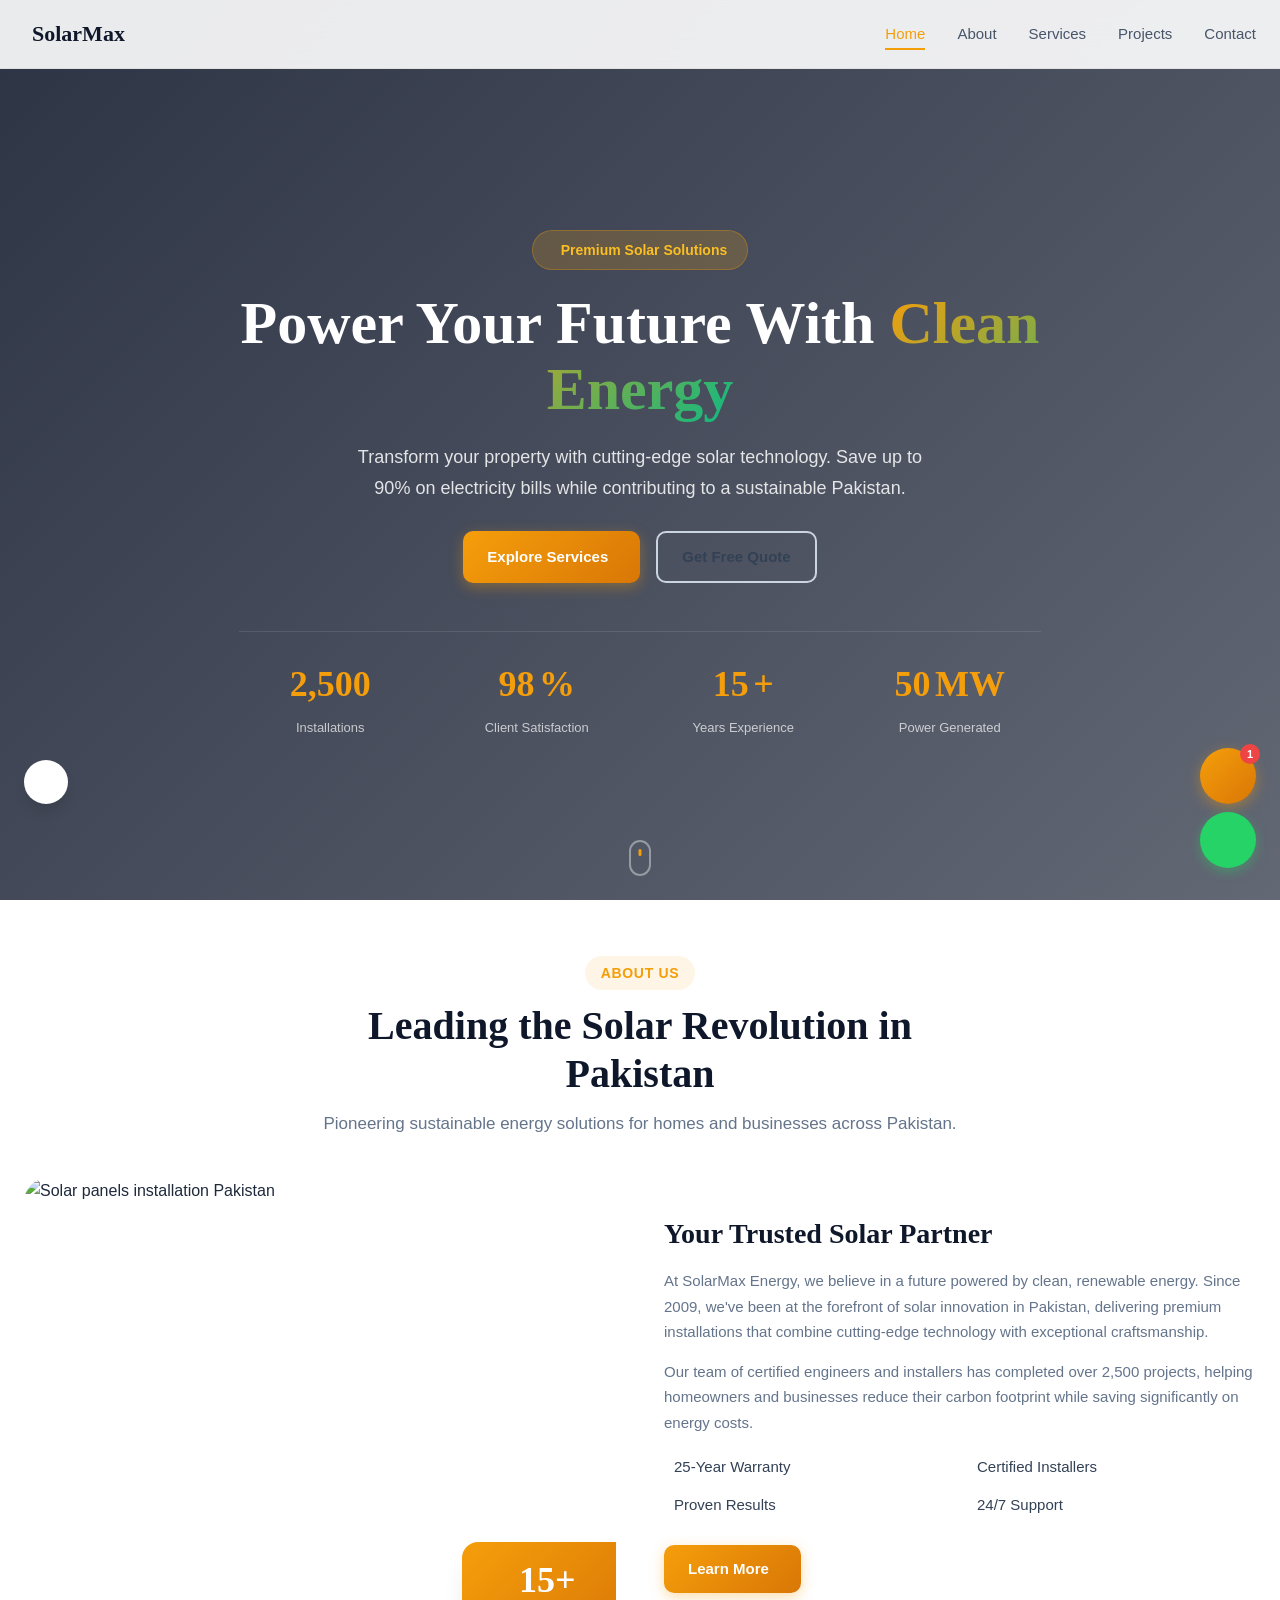
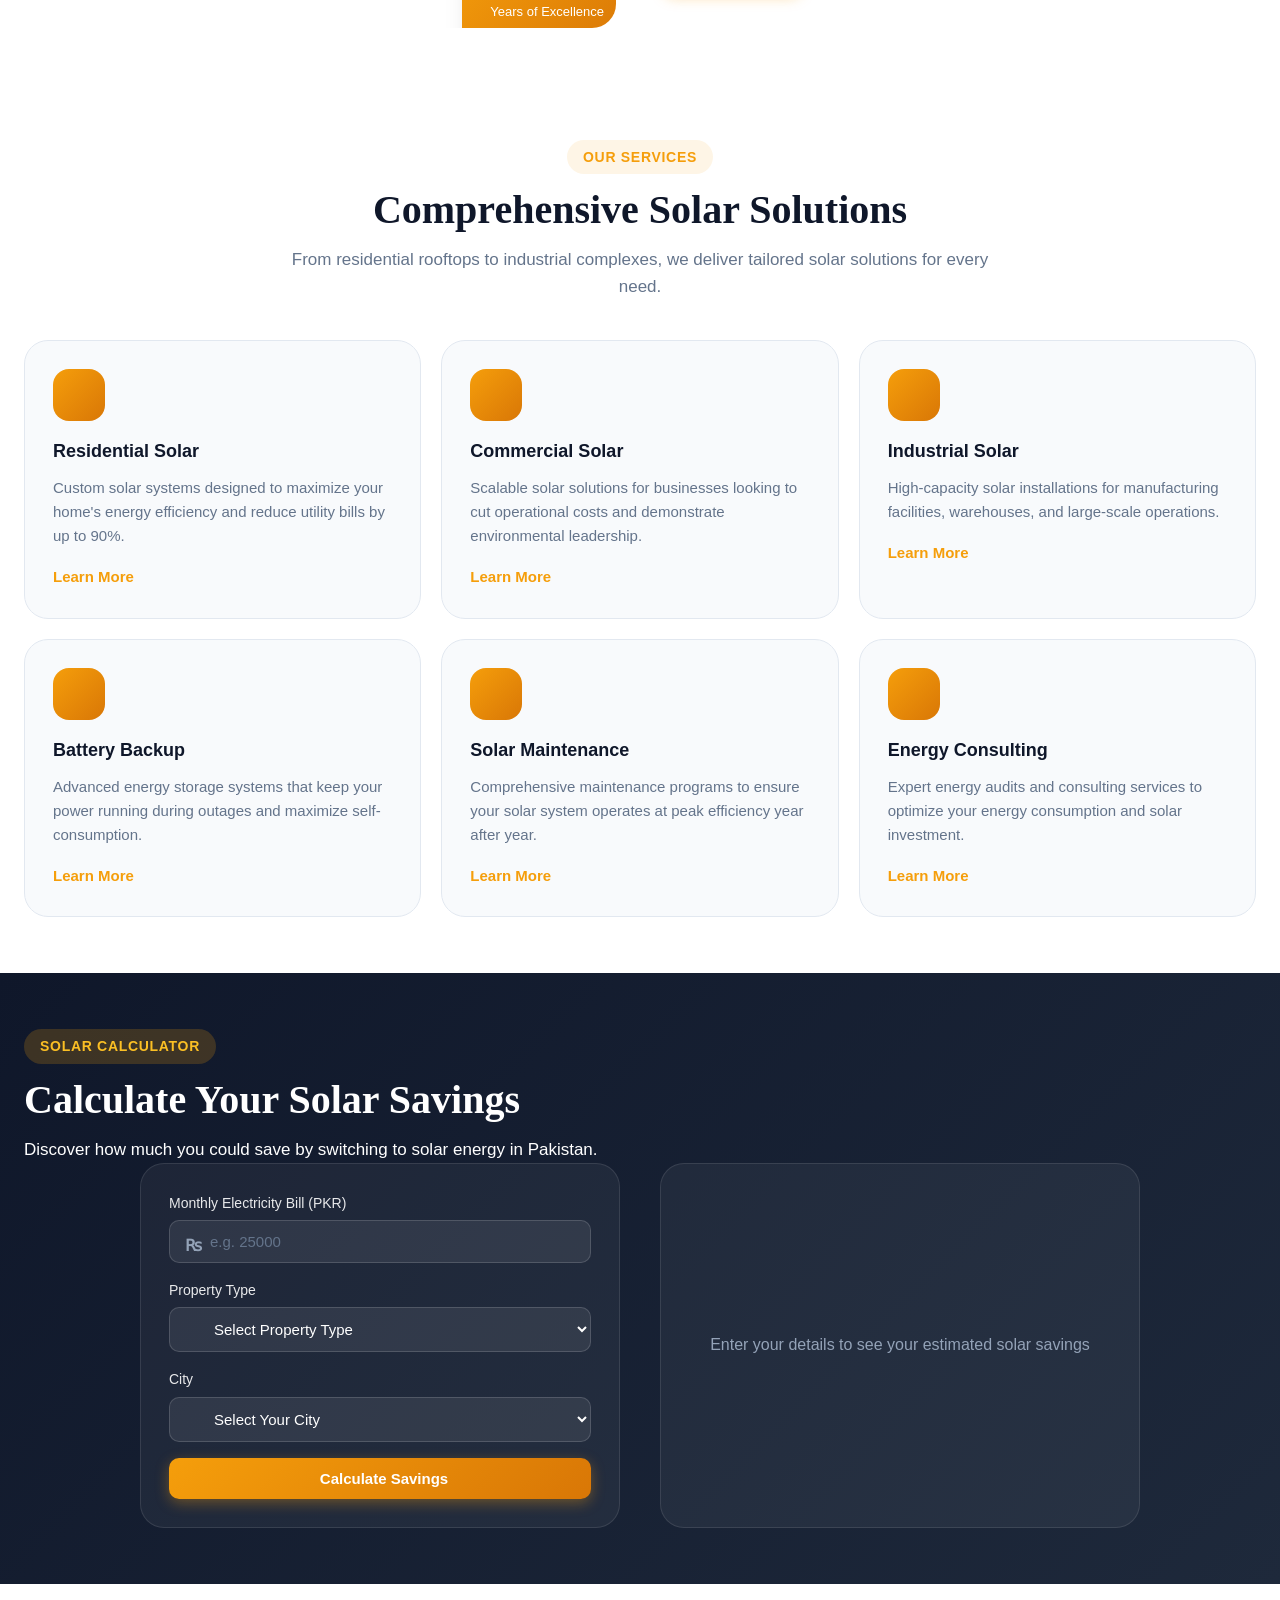
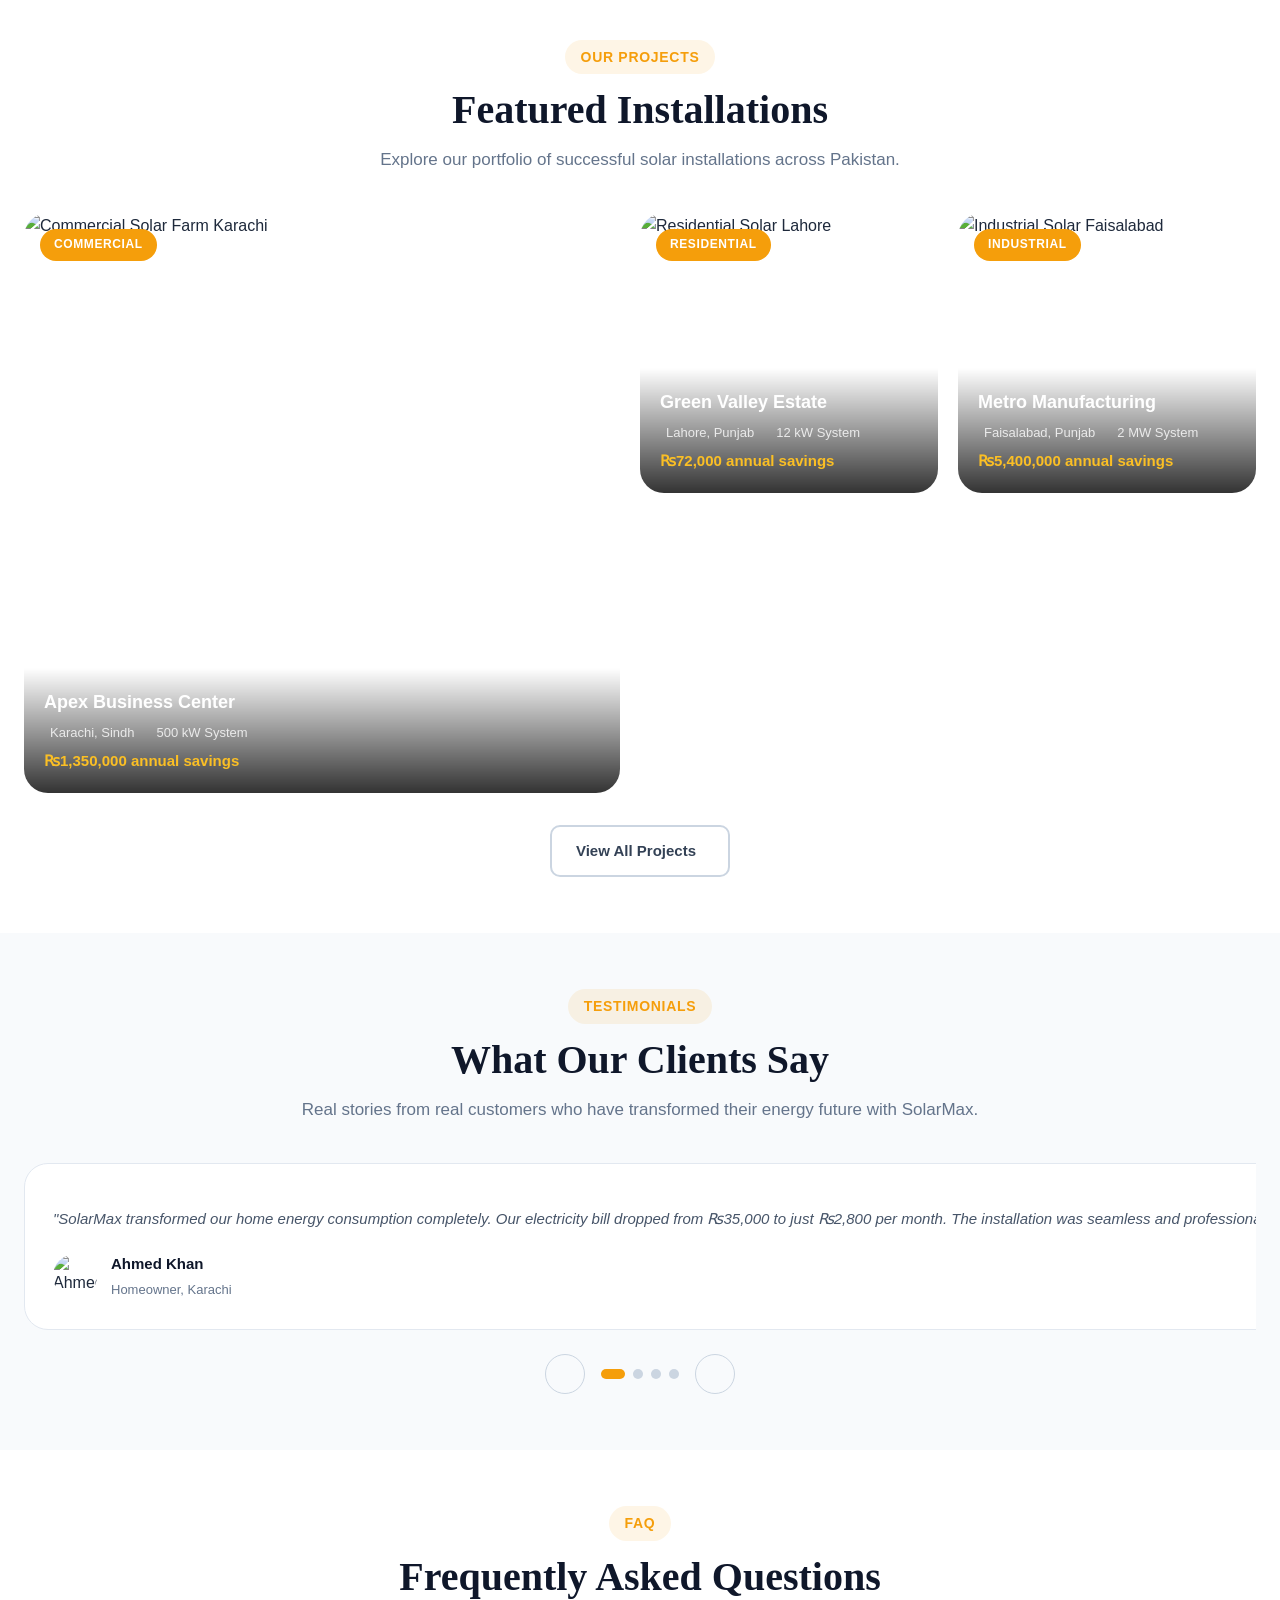
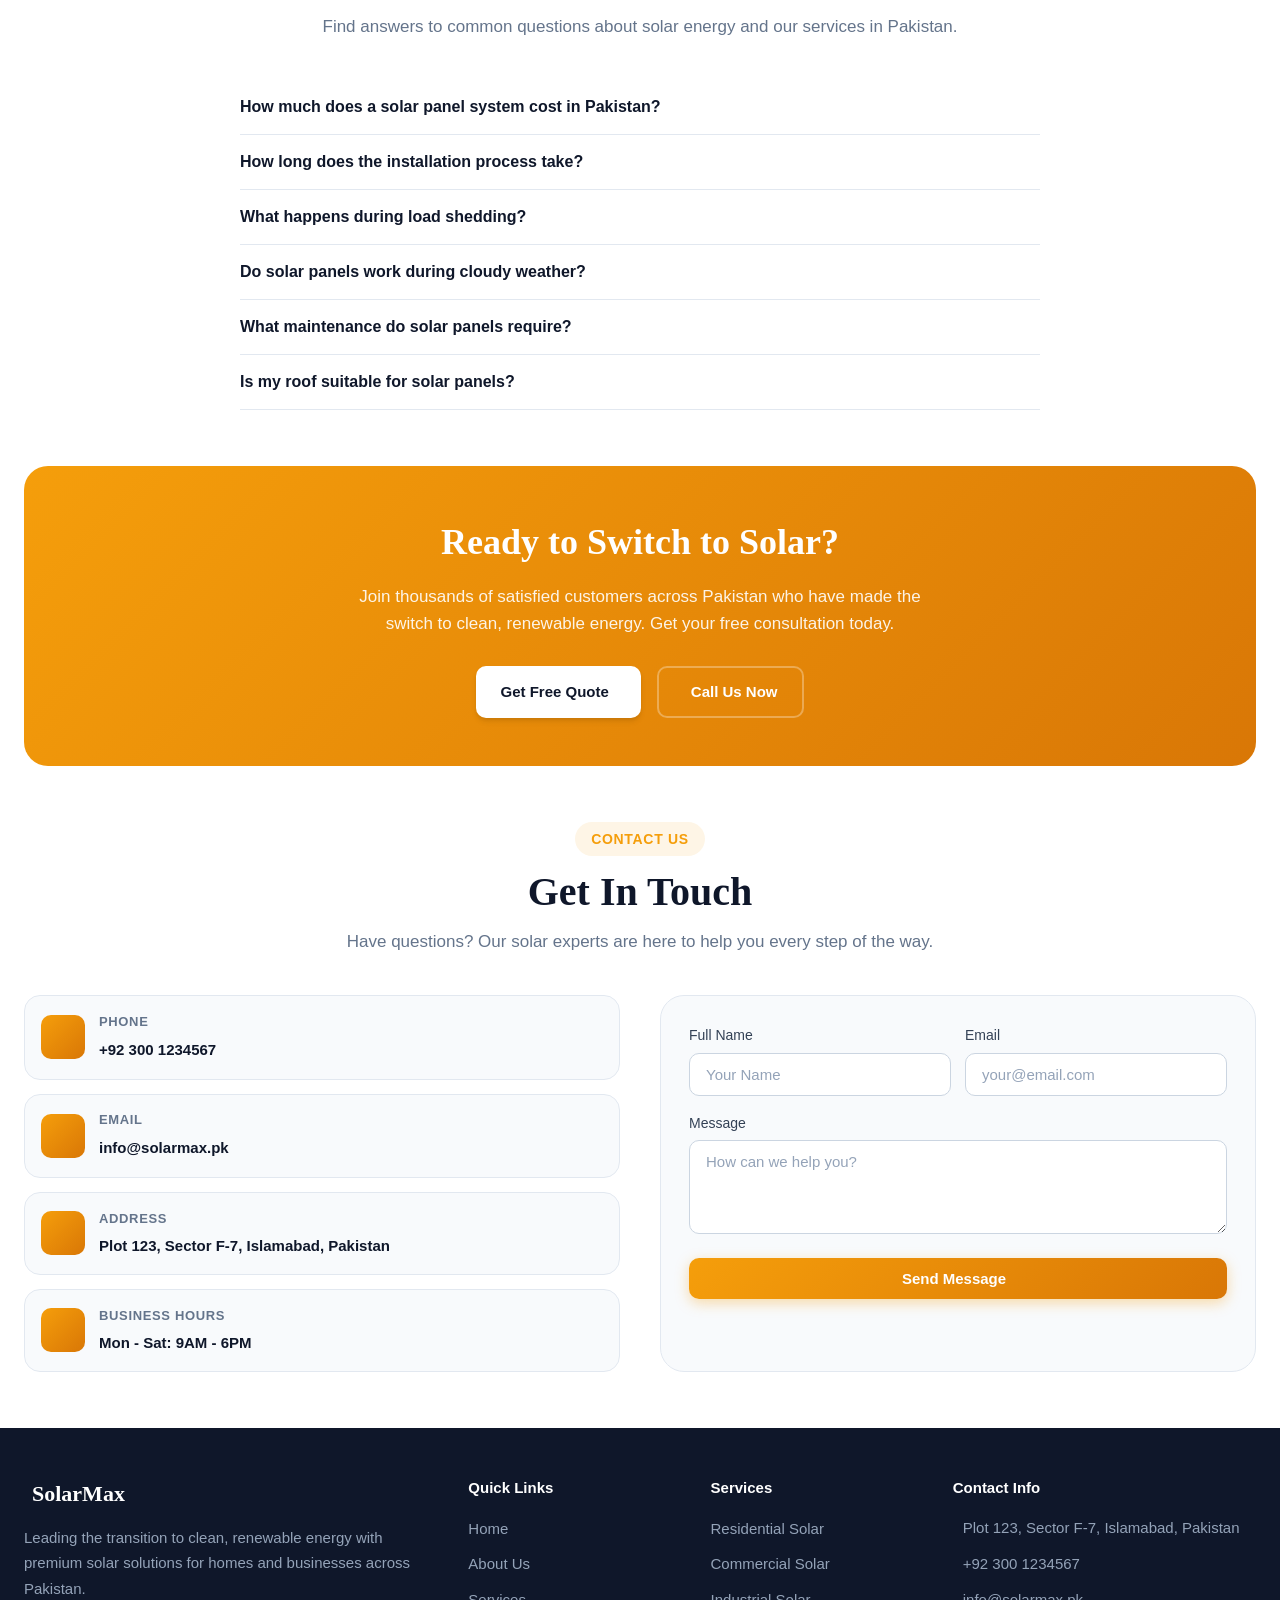
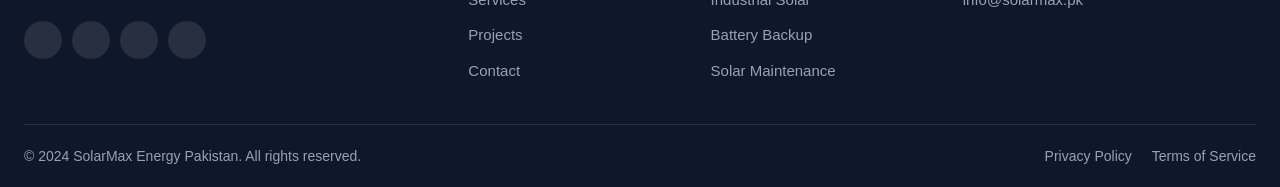
==== commit 92a0b24a: "Update print statement from 'Hello' to 'Goodbye'" ====
--- a/index.html
+++ b/index.html
@@ -758,6 +758,6 @@
     <script src="https://unpkg.com/aos@next/dist/aos.js"></script>
     <script src="https://cdnjs.cloudflare.com/ajax/libs/gsap/3.12.2/gsap.min.js"></script>
     <script src="https://cdnjs.cloudflare.com/ajax/libs/gsap/3.12.2/ScrollTrigger.min.js"></script>
-    <script src="js/script.js"></script>
+    <script src="script.js"></script>
 </body>
 </html>
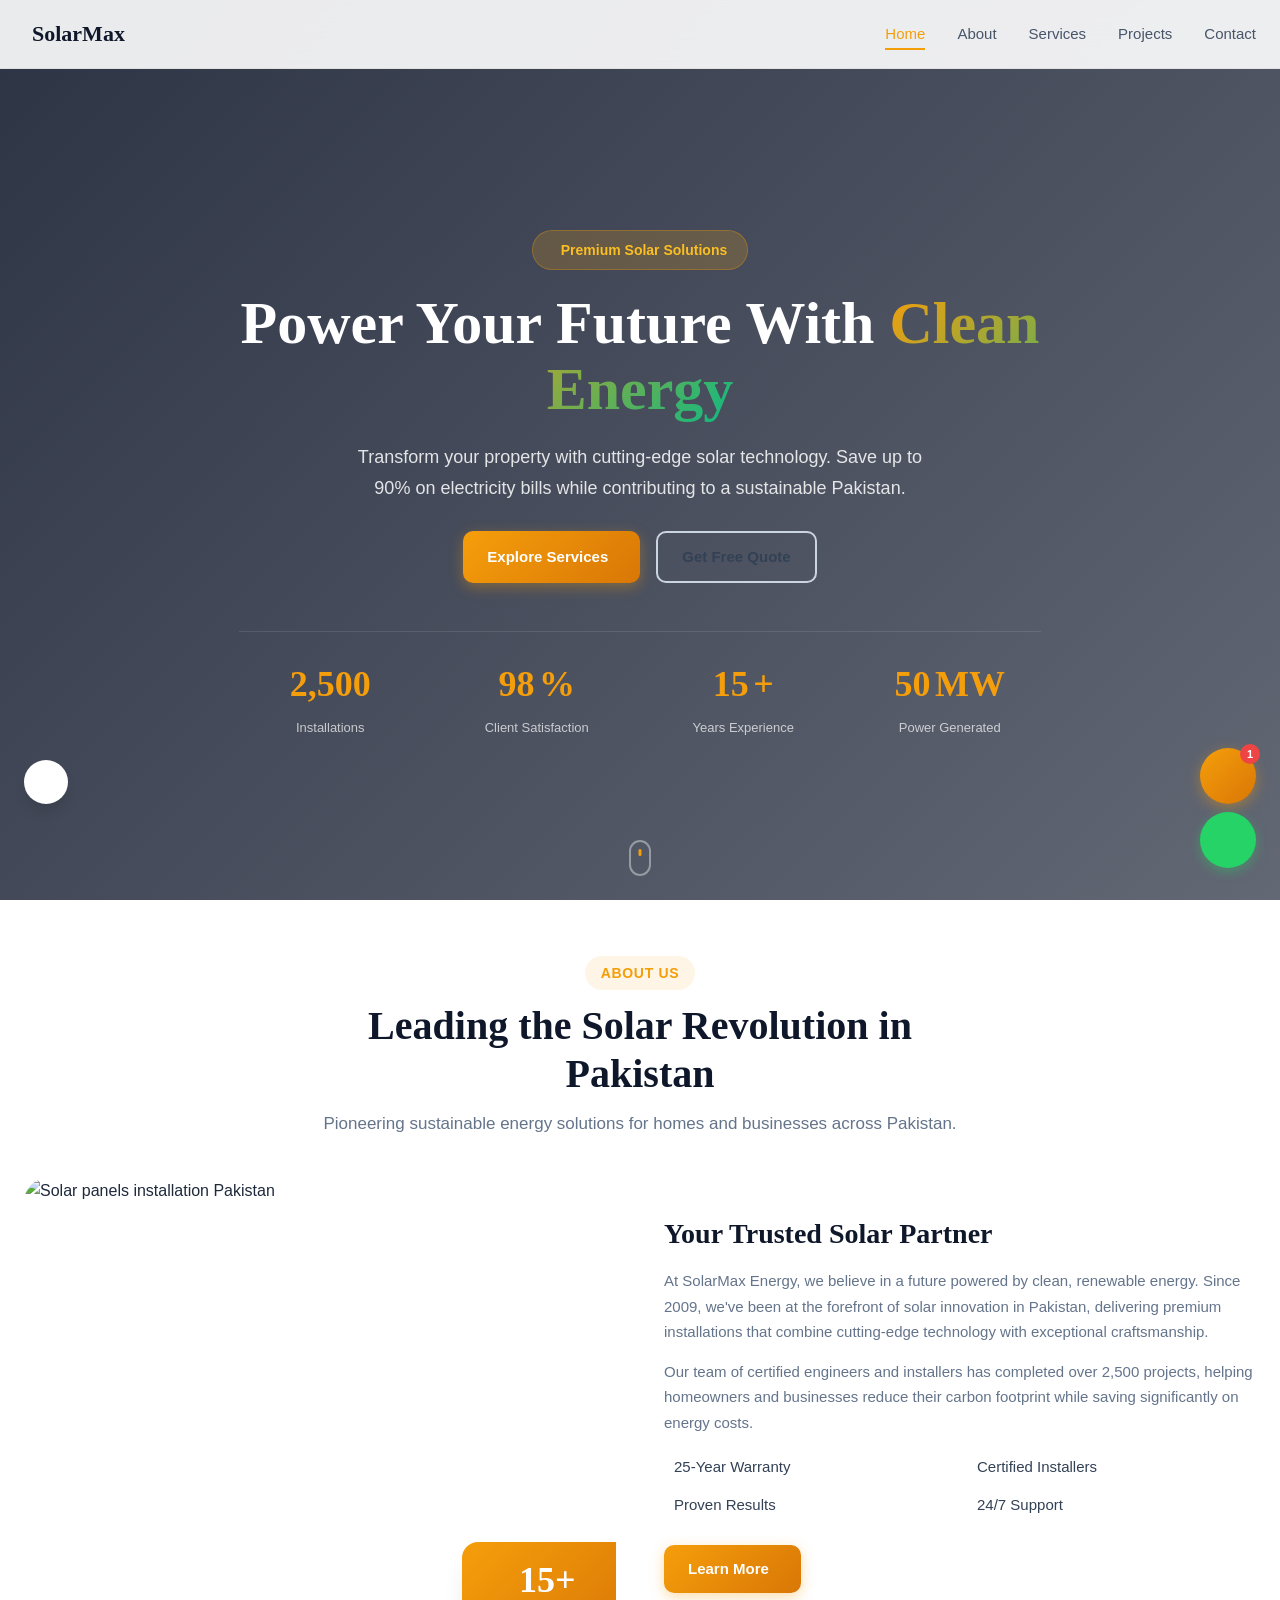
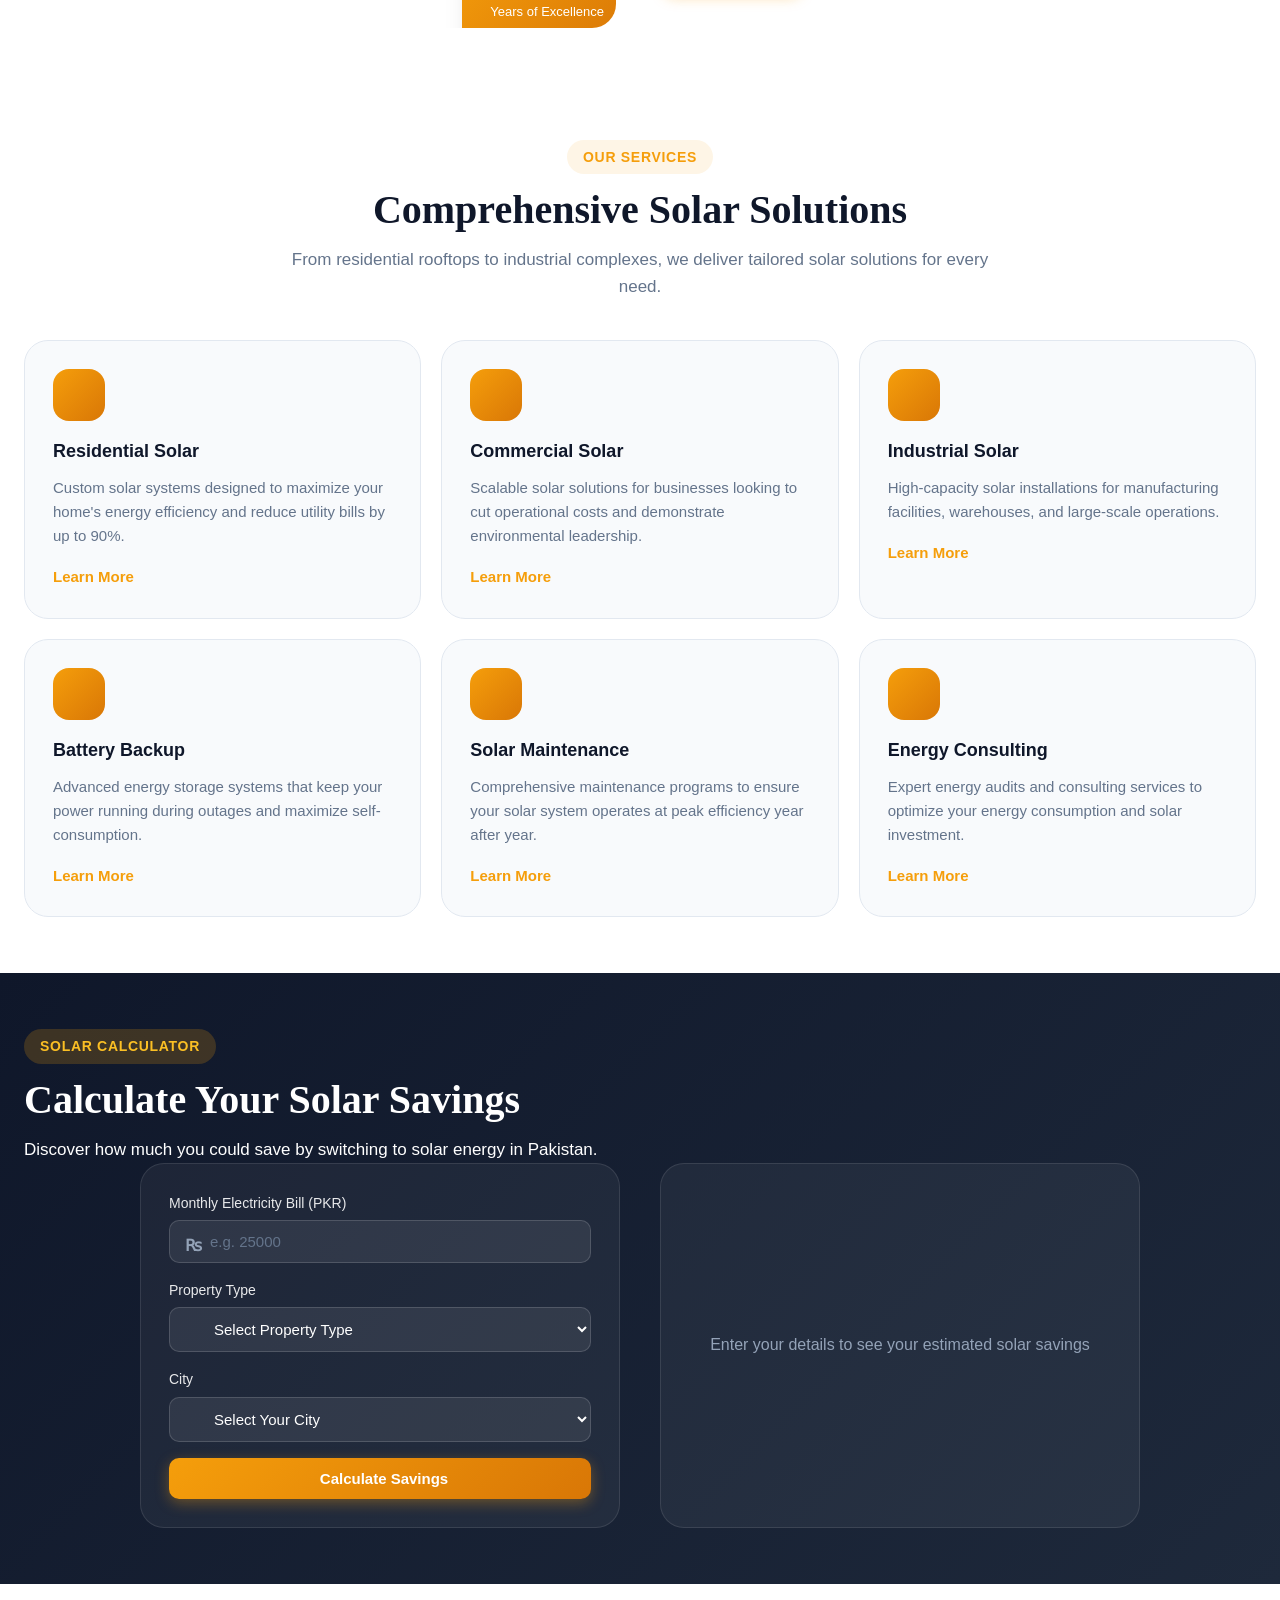
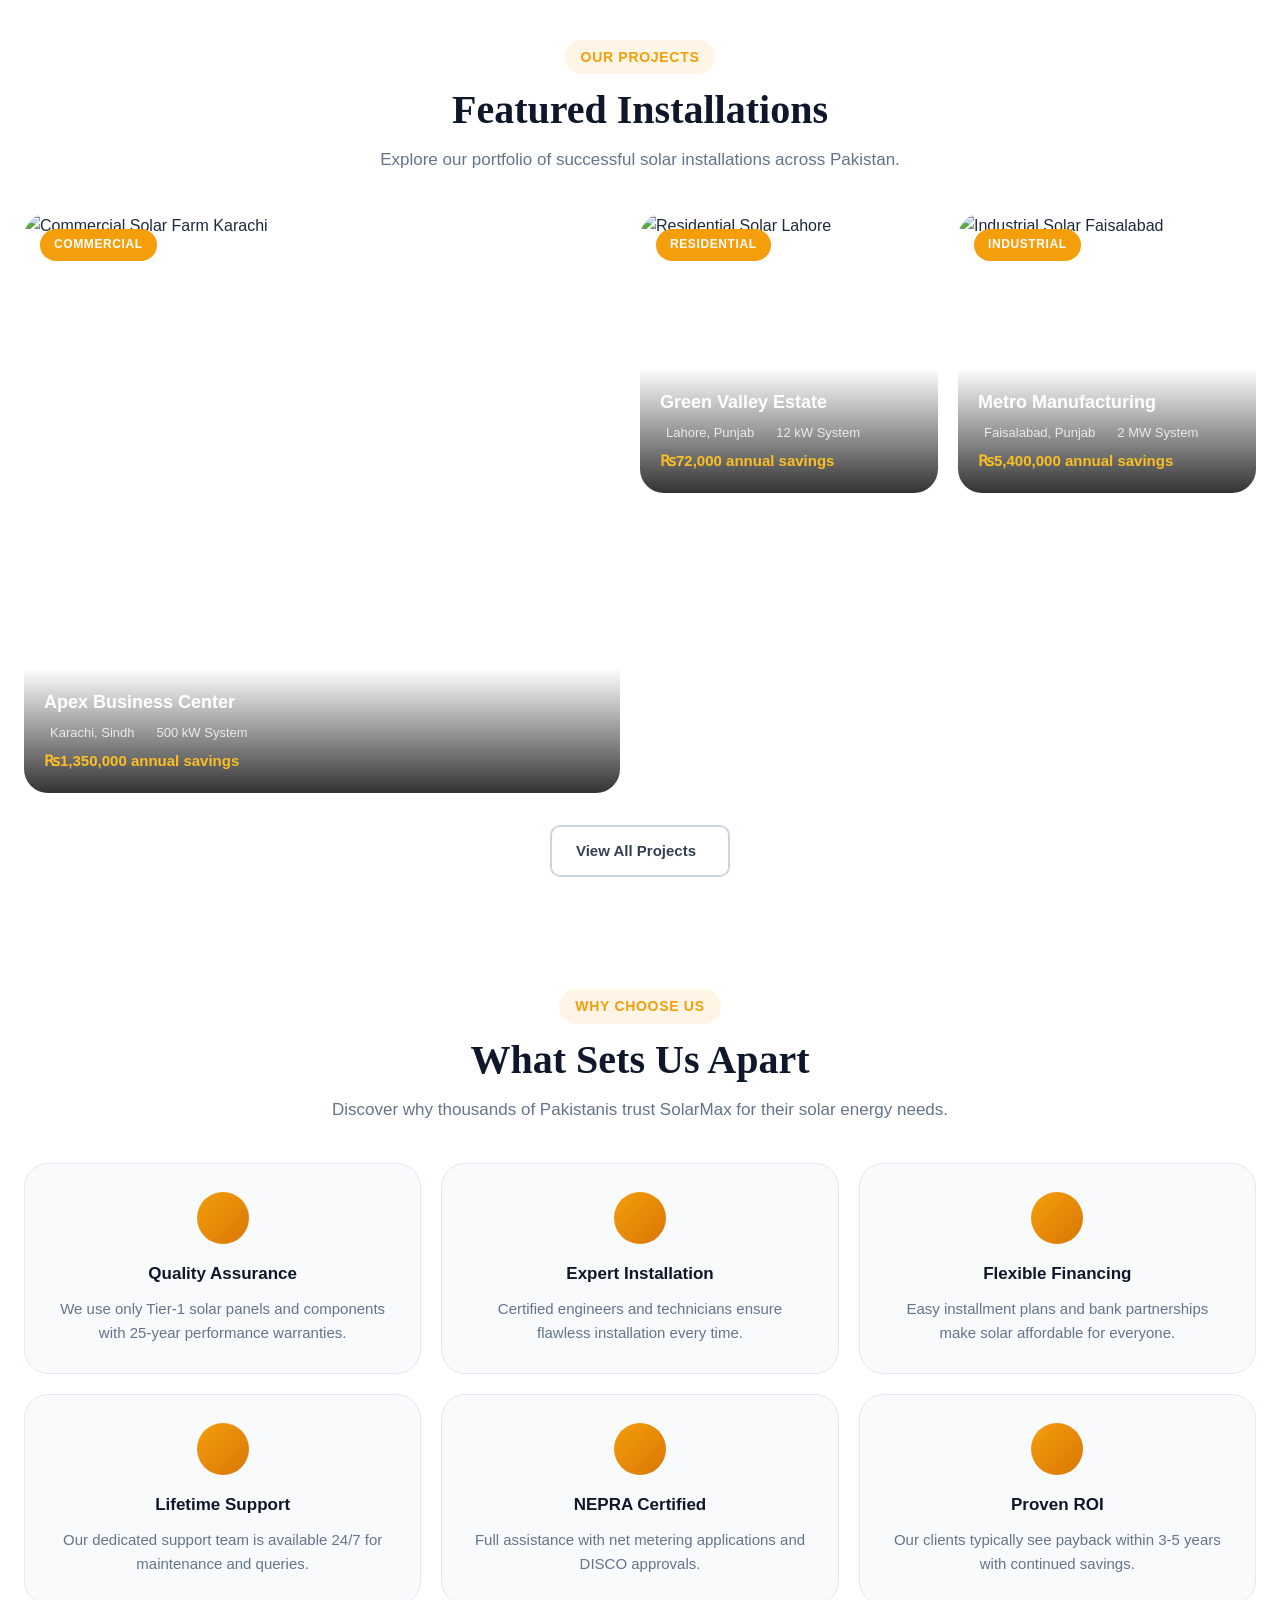
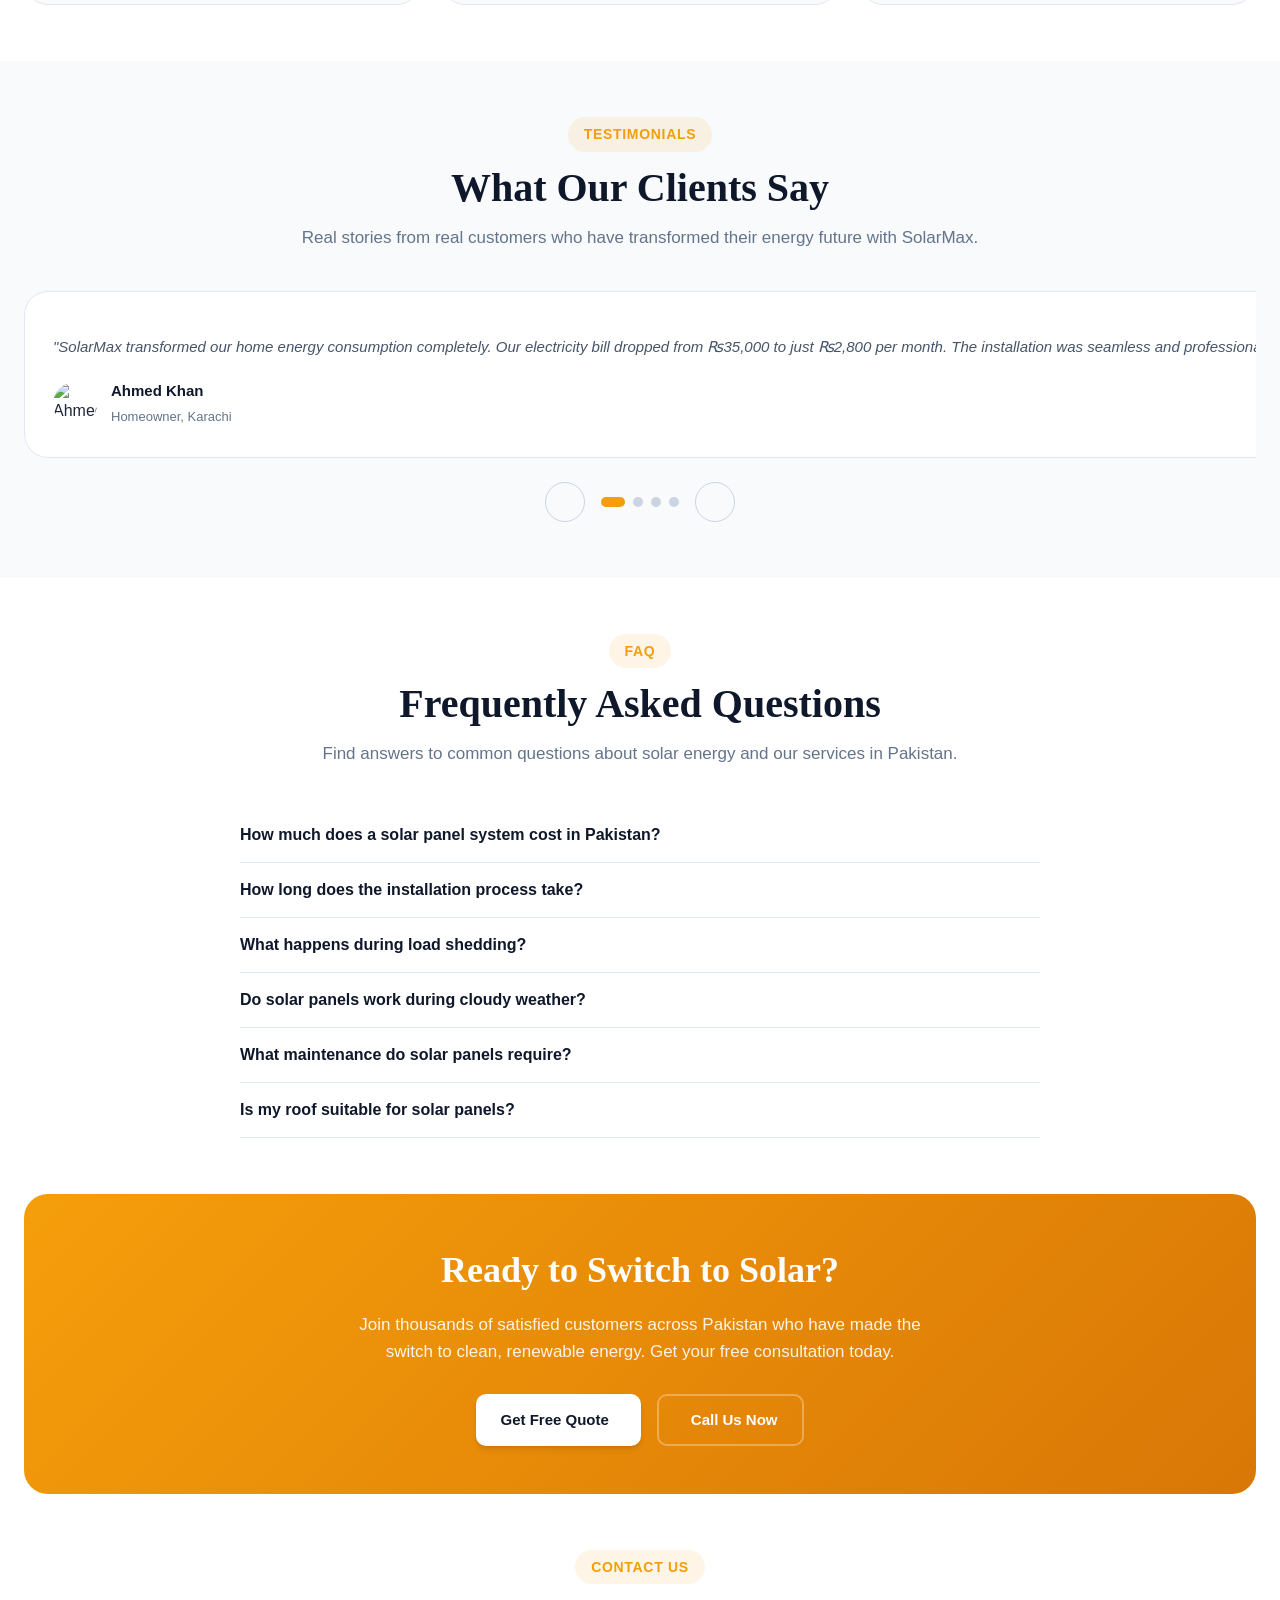
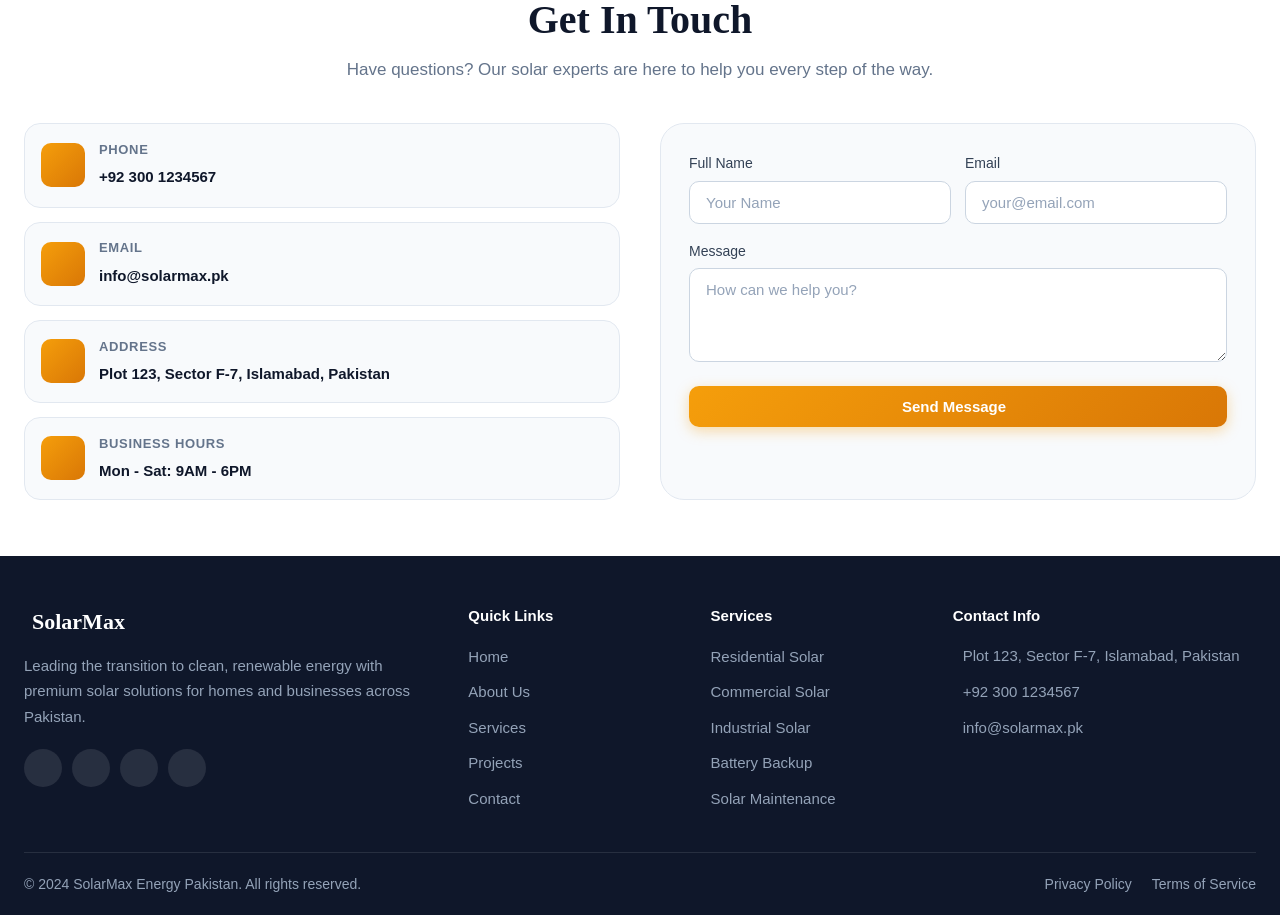
==== commit c47603e0: "Update print statement from 'Hello' to 'Goodbye'" ====
--- a/index.html
+++ b/index.html
@@ -23,6 +23,9 @@
         <i data-lucide="message-circle"></i>
     </a>
 
+    <!-- Mobile Menu Overlay -->
+    <div class="mobile-menu-overlay" id="mobileMenuOverlay"></div>
+
     <!-- Navigation -->
     <nav class="navbar" id="navbar">
         <div class="nav-container">
@@ -99,7 +102,7 @@
         </div>
     </section>
 
-    <!-- About Preview -->
+    <!-- About Us Section -->
     <section class="section about-preview" id="about-preview">
         <div class="container">
             <div class="section-header" data-aos="fade-up">
@@ -110,7 +113,7 @@
             <div class="about-grid">
                 <div class="about-image" data-aos="fade-right">
                     <div class="about-img-wrapper">
-                        <img src="https://images.unsplash.com/photo-1509391366360-2e959784a276?w=800&h=600&fit=crop&q=80" alt="Solar panels installation Pakistan">
+                        <img src="https://images.unsplash.com/photo-1509391366360-2e959784a276?w=800&h=600&fit=crop&q=80" alt="Solar panels installation Pakistan" loading="lazy">
                         <div class="about-experience">
                             <span class="exp-number">15+</span>
                             <span class="exp-text">Years of Excellence</span>
@@ -148,7 +151,7 @@
         </div>
     </section>
 
-    <!-- Services Overview -->
+    <!-- Our Services Section -->
     <section class="section services-overview" id="services-overview">
         <div class="container">
             <div class="section-header" data-aos="fade-up">
@@ -227,7 +230,7 @@
         </div>
     </section>
 
-    <!-- Solar Savings Calculator -->
+    <!-- Solar Savings Calculator Section -->
     <section class="section calculator-section" id="calculator">
         <div class="container">
             <div class="calculator-wrapper" data-aos="fade-up">
@@ -331,7 +334,7 @@
         </div>
     </section>
 
-    <!-- Featured Projects -->
+    <!-- Featured Projects Section -->
     <section class="section featured-projects" id="featured-projects">
         <div class="container">
             <div class="section-header" data-aos="fade-up">
@@ -342,7 +345,7 @@
             <div class="projects-grid">
                 <div class="project-card large" data-aos="fade-up">
                     <div class="project-image">
-                        <img src="https://images.unsplash.com/photo-1545208942-e0c52ed1769d?w=800&h=600&fit=crop&q=80" alt="Commercial Solar Farm Karachi">
+                        <img src="https://images.unsplash.com/photo-1545208942-e0c52ed1769d?w=800&h=600&fit=crop&q=80" alt="Commercial Solar Farm Karachi" loading="lazy">
                         <div class="project-overlay">
                             <span class="project-tag">Commercial</span>
                         </div>
@@ -358,7 +361,7 @@
                 </div>
                 <div class="project-card" data-aos="fade-up" data-aos-delay="100">
                     <div class="project-image">
-                        <img src="https://images.unsplash.com/photo-1611365892117-00ac5ef43c90?w=600&h=400&fit=crop&q=80" alt="Residential Solar Lahore">
+                        <img src="https://images.unsplash.com/photo-1611365892117-00ac5ef43c90?w=600&h=400&fit=crop&q=80" alt="Residential Solar Lahore" loading="lazy">
                         <div class="project-overlay">
                             <span class="project-tag">Residential</span>
                         </div>
@@ -374,7 +377,7 @@
                 </div>
                 <div class="project-card" data-aos="fade-up" data-aos-delay="200">
                     <div class="project-image">
-                        <img src="https://images.unsplash.com/photo-1497440001374-f26997328c1b?w=600&h=400&fit=crop&q=80" alt="Industrial Solar Faisalabad">
+                        <img src="https://images.unsplash.com/photo-1497440001374-f26997328c1b?w=600&h=400&fit=crop&q=80" alt="Industrial Solar Faisalabad" loading="lazy">
                         <div class="project-overlay">
                             <span class="project-tag">Industrial</span>
                         </div>
@@ -398,7 +401,62 @@
         </div>
     </section>
 
-    <!-- Testimonials -->
+    <!-- Why Choose Us Section -->
+    <section class="section core-values" id="why-choose-us">
+        <div class="container">
+            <div class="section-header" data-aos="fade-up">
+                <span class="section-tag">Why Choose Us</span>
+                <h2 class="section-title">What Sets Us Apart</h2>
+                <p class="section-desc">Discover why thousands of Pakistanis trust SolarMax for their solar energy needs.</p>
+            </div>
+            <div class="values-grid">
+                <div class="value-card" data-aos="fade-up" data-aos-delay="0">
+                    <div class="value-icon">
+                        <i data-lucide="shield-check"></i>
+                    </div>
+                    <h4>Quality Assurance</h4>
+                    <p>We use only Tier-1 solar panels and components with 25-year performance warranties.</p>
+                </div>
+                <div class="value-card" data-aos="fade-up" data-aos-delay="100">
+                    <div class="value-icon">
+                        <i data-lucide="zap"></i>
+                    </div>
+                    <h4>Expert Installation</h4>
+                    <p>Certified engineers and technicians ensure flawless installation every time.</p>
+                </div>
+                <div class="value-card" data-aos="fade-up" data-aos-delay="200">
+                    <div class="value-icon">
+                        <i data-lucide="banknote"></i>
+                    </div>
+                    <h4>Flexible Financing</h4>
+                    <p>Easy installment plans and bank partnerships make solar affordable for everyone.</p>
+                </div>
+                <div class="value-card" data-aos="fade-up" data-aos-delay="300">
+                    <div class="value-icon">
+                        <i data-lucide="headset"></i>
+                    </div>
+                    <h4>Lifetime Support</h4>
+                    <p>Our dedicated support team is available 24/7 for maintenance and queries.</p>
+                </div>
+                <div class="value-card" data-aos="fade-up" data-aos-delay="400">
+                    <div class="value-icon">
+                        <i data-lucide="file-check"></i>
+                    </div>
+                    <h4>NEPRA Certified</h4>
+                    <p>Full assistance with net metering applications and DISCO approvals.</p>
+                </div>
+                <div class="value-card" data-aos="fade-up" data-aos-delay="500">
+                    <div class="value-icon">
+                        <i data-lucide="trending-up"></i>
+                    </div>
+                    <h4>Proven ROI</h4>
+                    <p>Our clients typically see payback within 3-5 years with continued savings.</p>
+                </div>
+            </div>
+        </div>
+    </section>
+
+    <!-- Customer Testimonials Section -->
     <section class="section testimonials" id="testimonials">
         <div class="container">
             <div class="section-header" data-aos="fade-up">
@@ -418,7 +476,7 @@
                         </div>
                         <p class="testimonial-text">"SolarMax transformed our home energy consumption completely. Our electricity bill dropped from ₨35,000 to just ₨2,800 per month. The installation was seamless and professional."</p>
                         <div class="testimonial-author">
-                            <img src="https://images.unsplash.com/photo-1507003211169-0a1dd7228f2d?w=100&h=100&fit=crop&q=80" alt="Ahmed Khan">
+                            <img src="https://images.unsplash.com/photo-1507003211169-0a1dd7228f2d?w=100&h=100&fit=crop&q=80" alt="Ahmed Khan" loading="lazy">
                             <div class="author-info">
                                 <h4>Ahmed Khan</h4>
                                 <span>Homeowner, Karachi</span>
@@ -435,7 +493,7 @@
                         </div>
                         <p class="testimonial-text">"As a business owner, reducing operational costs was crucial. SolarMax delivered a 500kW system that saves us over ₨1.3 million annually. Best investment we've made."</p>
                         <div class="testimonial-author">
-                            <img src="https://images.unsplash.com/photo-1573496359142-b8d87734a5a2?w=100&h=100&fit=crop&q=80" alt="Fatima Ali">
+                            <img src="https://images.unsplash.com/photo-1573496359142-b8d87734a5a2?w=100&h=100&fit=crop&q=80" alt="Fatima Ali" loading="lazy">
                             <div class="author-info">
                                 <h4>Fatima Ali</h4>
                                 <span>CEO, Apex Business Center</span>
@@ -452,7 +510,7 @@
                         </div>
                         <p class="testimonial-text">"The team at SolarMax was exceptional from start to finish. Their expertise in industrial solar solutions helped us achieve our sustainability goals ahead of schedule."</p>
                         <div class="testimonial-author">
-                            <img src="https://images.unsplash.com/photo-1472099645785-5658abf4ff4e?w=100&h=100&fit=crop&q=80" alt="Muhammad Raza">
+                            <img src="https://images.unsplash.com/photo-1472099645785-5658abf4ff4e?w=100&h=100&fit=crop&q=80" alt="Muhammad Raza" loading="lazy">
                             <div class="author-info">
                                 <h4>Muhammad Raza</h4>
                                 <span>Operations Director, Metro Manufacturing</span>
@@ -469,7 +527,7 @@
                         </div>
                         <p class="testimonial-text">"We were skeptical about solar, but SolarMax made the process incredibly easy. The battery backup system gives us peace of mind during load shedding. Highly recommended!"</p>
                         <div class="testimonial-author">
-                            <img src="https://images.unsplash.com/photo-1438761681033-6461ffad8d80?w=100&h=100&fit=crop&q=80" alt="Ayesha Malik">
+                            <img src="https://images.unsplash.com/photo-1438761681033-6461ffad8d80?w=100&h=100&fit=crop&q=80" alt="Ayesha Malik" loading="lazy">
                             <div class="author-info">
                                 <h4>Ayesha Malik</h4>
                                 <span>Homeowner, Islamabad</span>
@@ -490,7 +548,7 @@
         </div>
     </section>
 
-    <!-- FAQ -->
+    <!-- FAQ Section -->
     <section class="section faq" id="faq">
         <div class="container">
             <div class="section-header" data-aos="fade-up">
@@ -582,7 +640,7 @@
         </div>
     </section>
 
-    <!-- Contact Preview -->
+    <!-- Contact Us Section -->
     <section class="section contact-preview" id="contact-preview">
         <div class="container">
             <div class="section-header" data-aos="fade-up">
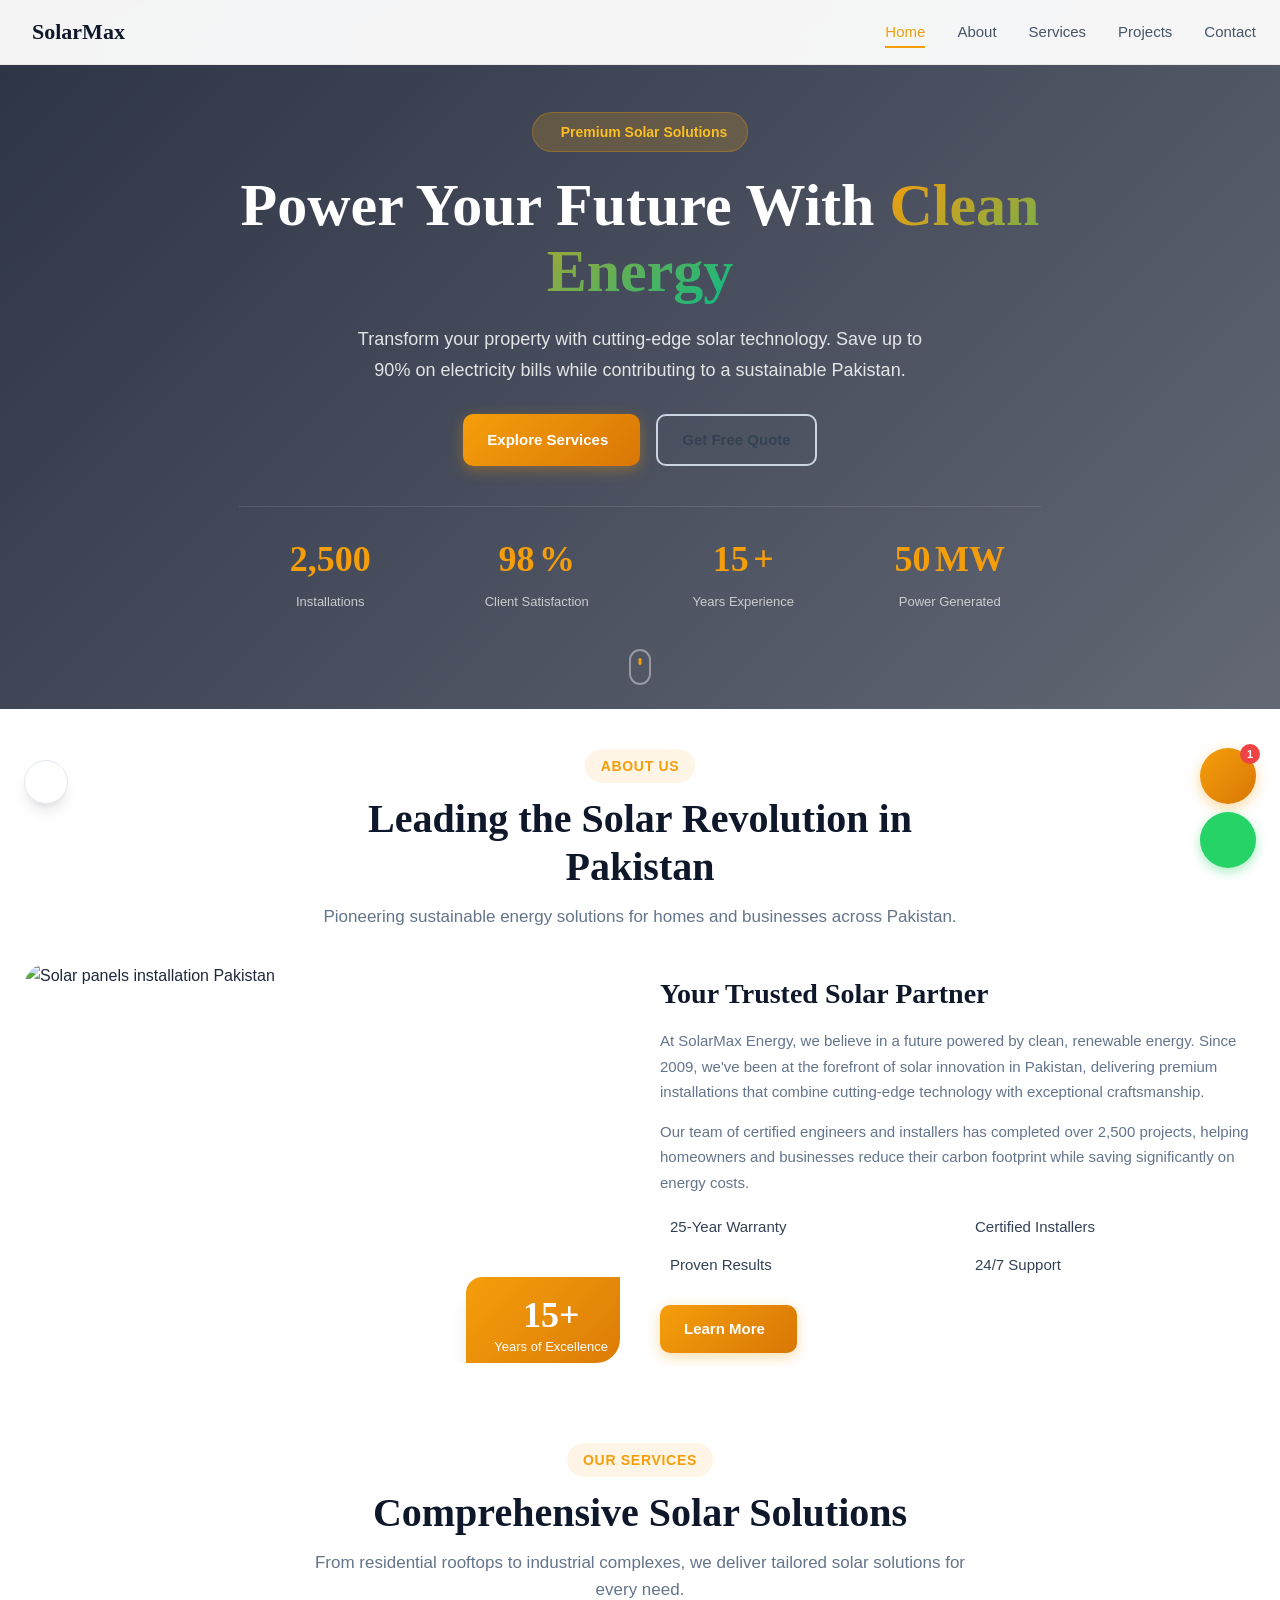
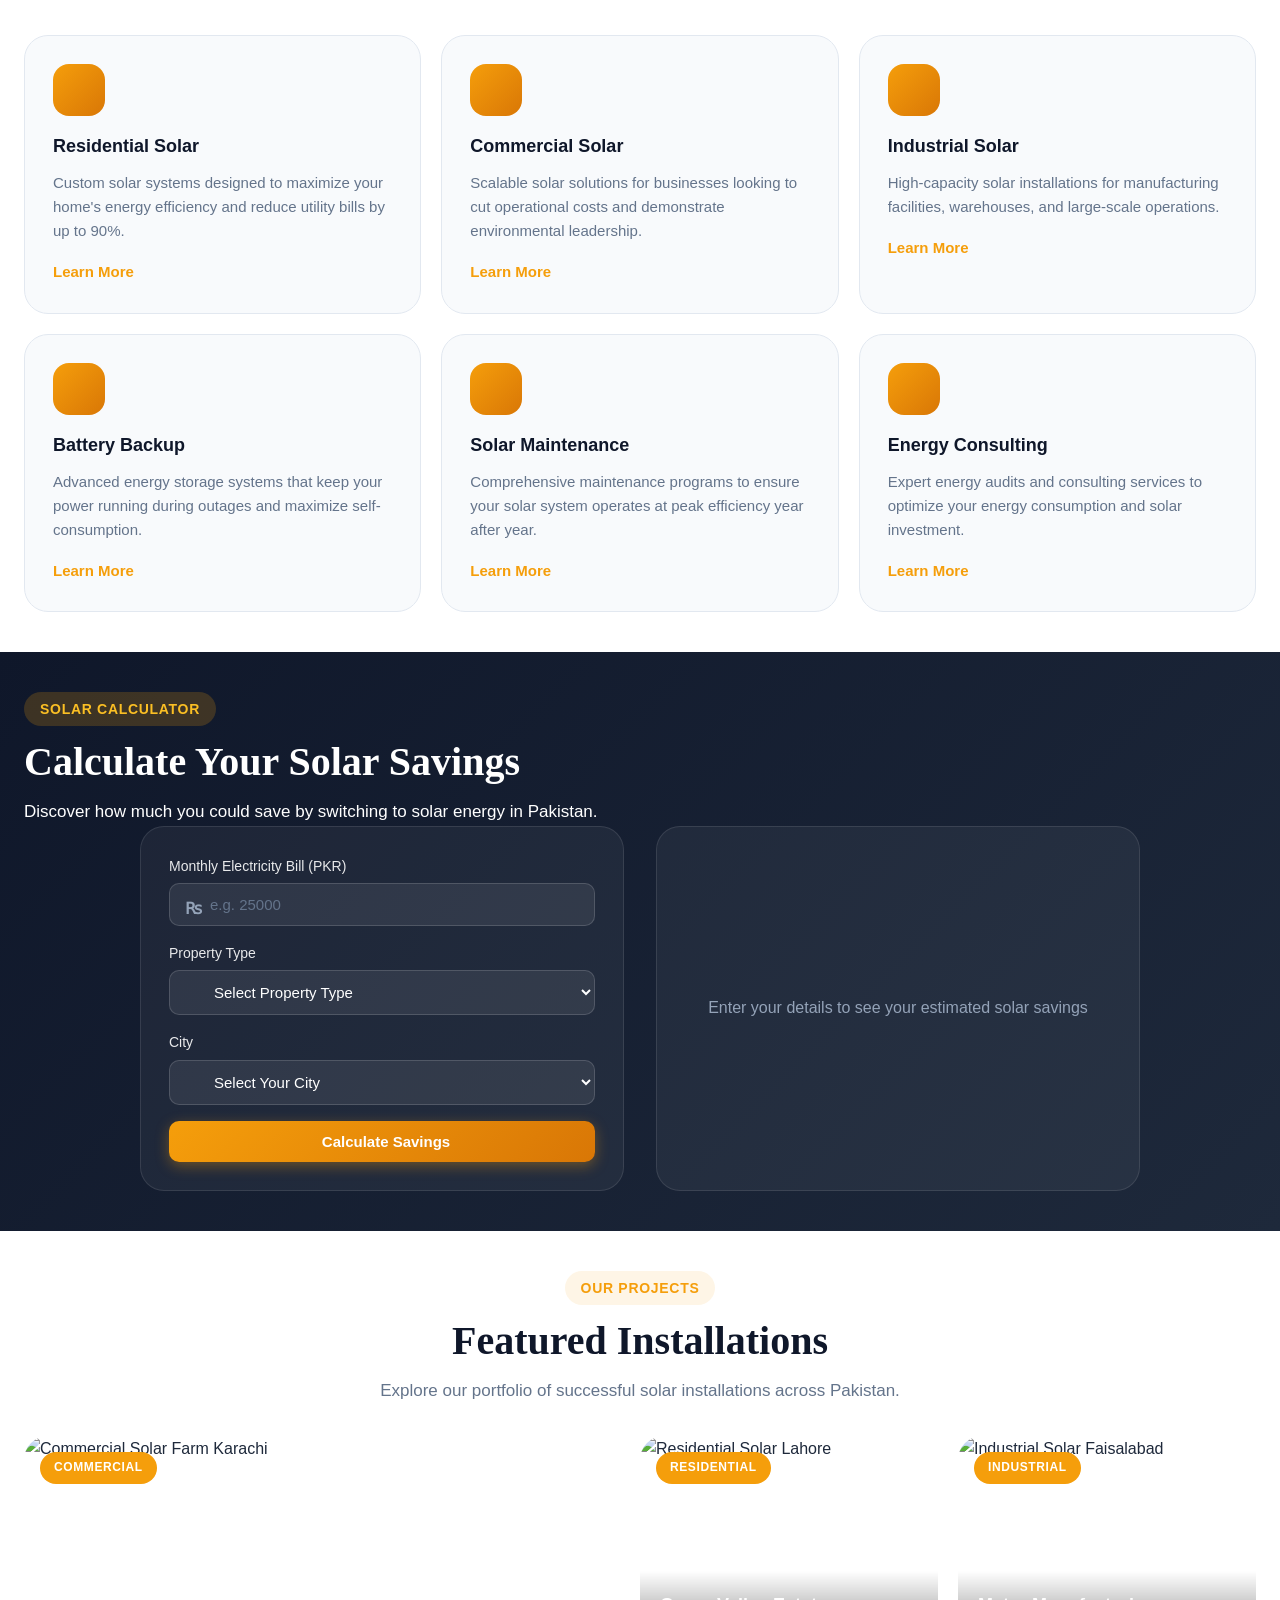
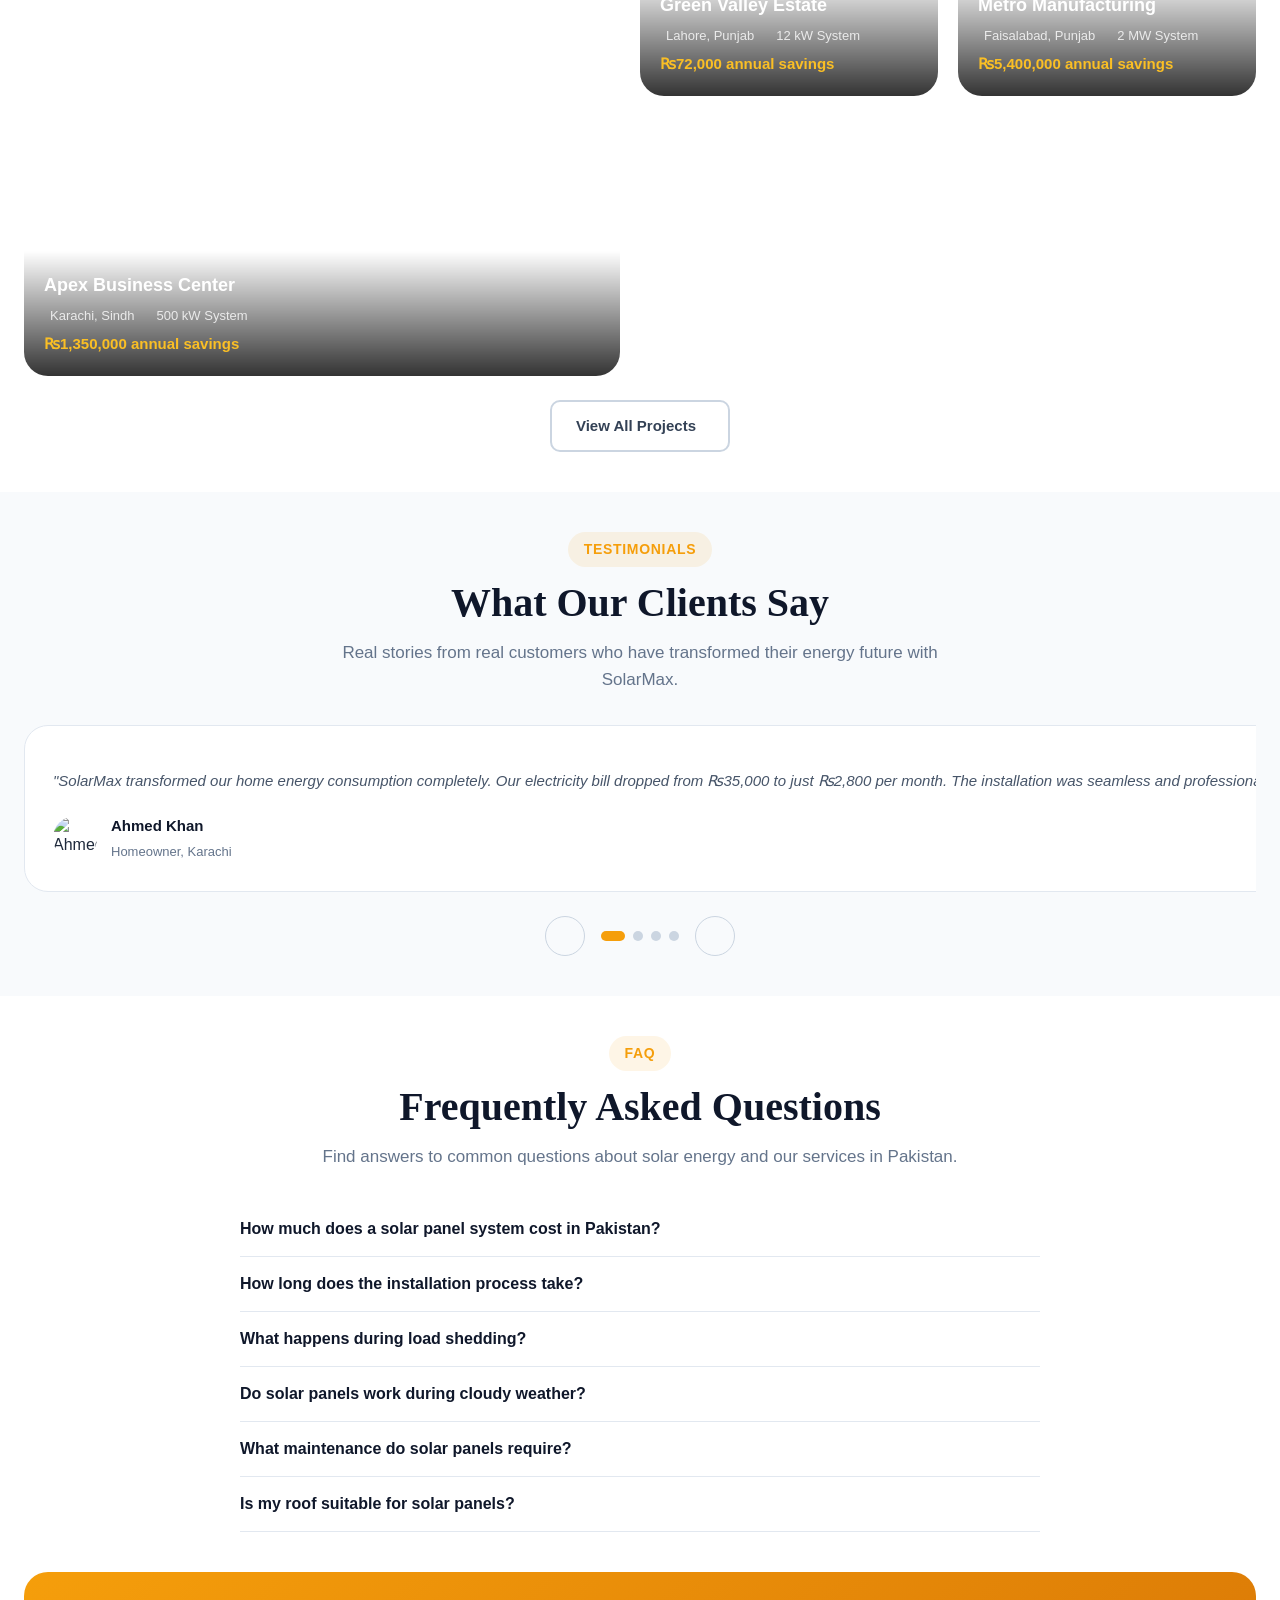
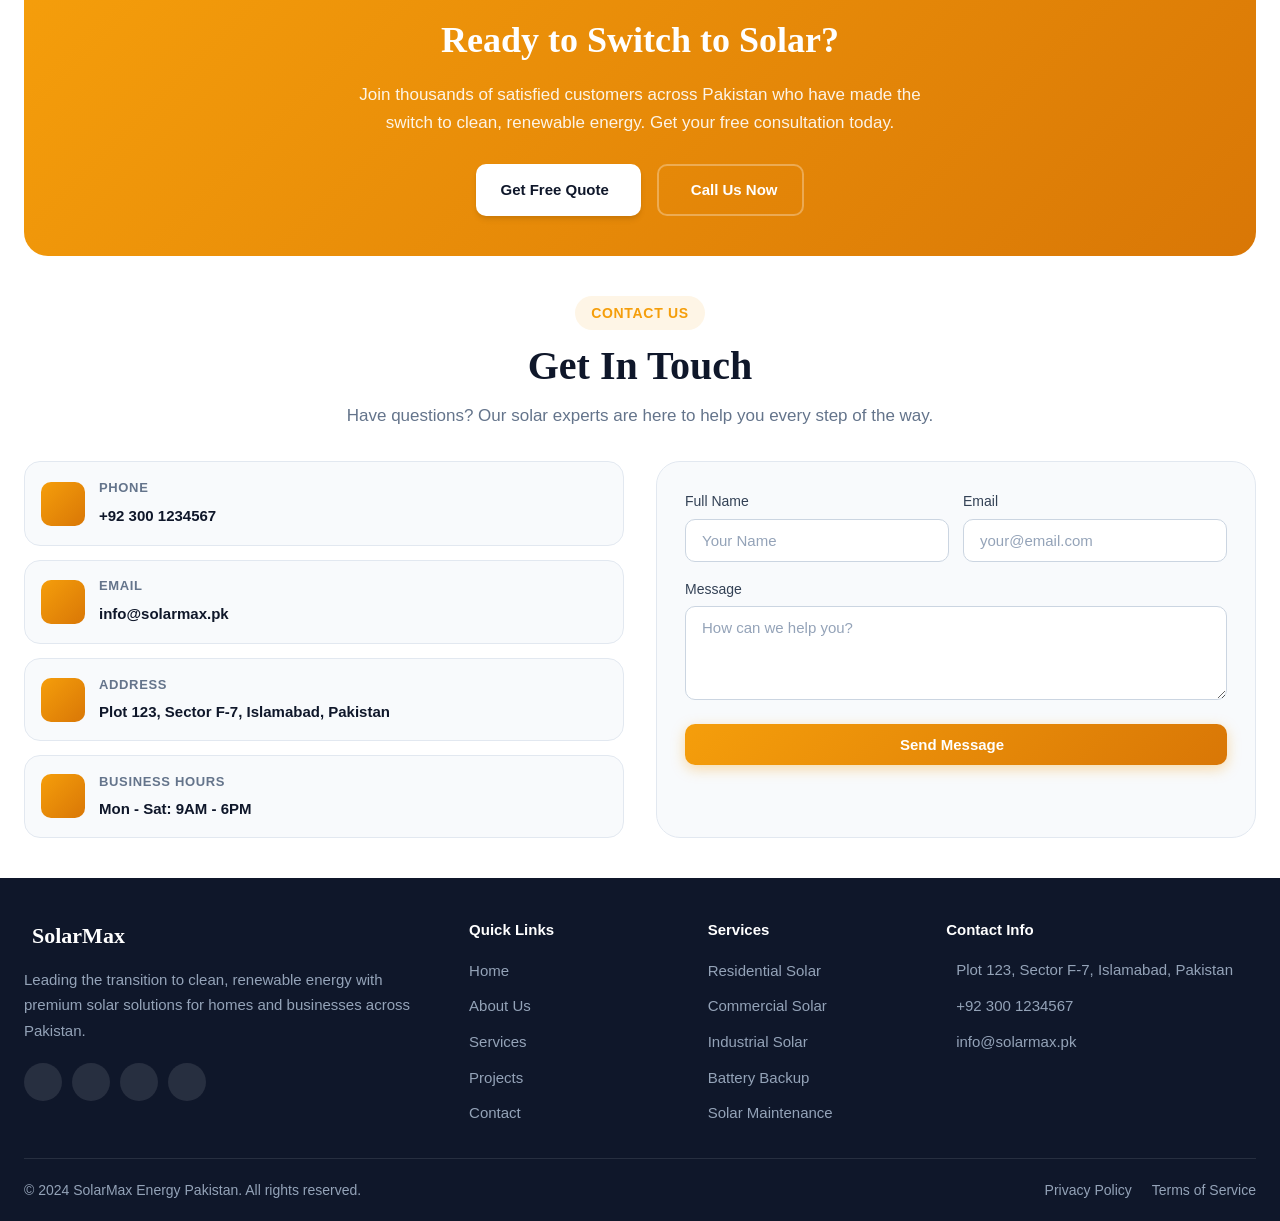
==== commit 3a6eda70: "commit" ====
--- a/index.html
+++ b/index.html
@@ -23,9 +23,6 @@
         <i data-lucide="message-circle"></i>
     </a>
 
-    <!-- Mobile Menu Overlay -->
-    <div class="mobile-menu-overlay" id="mobileMenuOverlay"></div>
-
     <!-- Navigation -->
     <nav class="navbar" id="navbar">
         <div class="nav-container">
@@ -102,7 +99,7 @@
         </div>
     </section>
 
-    <!-- About Us Section -->
+    <!-- About Preview -->
     <section class="section about-preview" id="about-preview">
         <div class="container">
             <div class="section-header" data-aos="fade-up">
@@ -113,7 +110,7 @@
             <div class="about-grid">
                 <div class="about-image" data-aos="fade-right">
                     <div class="about-img-wrapper">
-                        <img src="https://images.unsplash.com/photo-1509391366360-2e959784a276?w=800&h=600&fit=crop&q=80" alt="Solar panels installation Pakistan" loading="lazy">
+                        <img src="https://images.unsplash.com/photo-1509391366360-2e959784a276?w=800&h=600&fit=crop&q=80" alt="Solar panels installation Pakistan">
                         <div class="about-experience">
                             <span class="exp-number">15+</span>
                             <span class="exp-text">Years of Excellence</span>
@@ -151,7 +148,7 @@
         </div>
     </section>
 
-    <!-- Our Services Section -->
+    <!-- Services Overview -->
     <section class="section services-overview" id="services-overview">
         <div class="container">
             <div class="section-header" data-aos="fade-up">
@@ -230,7 +227,7 @@
         </div>
     </section>
 
-    <!-- Solar Savings Calculator Section -->
+    <!-- Solar Savings Calculator -->
     <section class="section calculator-section" id="calculator">
         <div class="container">
             <div class="calculator-wrapper" data-aos="fade-up">
@@ -334,7 +331,7 @@
         </div>
     </section>
 
-    <!-- Featured Projects Section -->
+    <!-- Featured Projects -->
     <section class="section featured-projects" id="featured-projects">
         <div class="container">
             <div class="section-header" data-aos="fade-up">
@@ -345,7 +342,7 @@
             <div class="projects-grid">
                 <div class="project-card large" data-aos="fade-up">
                     <div class="project-image">
-                        <img src="https://images.unsplash.com/photo-1545208942-e0c52ed1769d?w=800&h=600&fit=crop&q=80" alt="Commercial Solar Farm Karachi" loading="lazy">
+                        <img src="https://images.unsplash.com/photo-1545208942-e0c52ed1769d?w=800&h=600&fit=crop&q=80" alt="Commercial Solar Farm Karachi">
                         <div class="project-overlay">
                             <span class="project-tag">Commercial</span>
                         </div>
@@ -361,7 +358,7 @@
                 </div>
                 <div class="project-card" data-aos="fade-up" data-aos-delay="100">
                     <div class="project-image">
-                        <img src="https://images.unsplash.com/photo-1611365892117-00ac5ef43c90?w=600&h=400&fit=crop&q=80" alt="Residential Solar Lahore" loading="lazy">
+                        <img src="https://images.unsplash.com/photo-1611365892117-00ac5ef43c90?w=600&h=400&fit=crop&q=80" alt="Residential Solar Lahore">
                         <div class="project-overlay">
                             <span class="project-tag">Residential</span>
                         </div>
@@ -377,7 +374,7 @@
                 </div>
                 <div class="project-card" data-aos="fade-up" data-aos-delay="200">
                     <div class="project-image">
-                        <img src="https://images.unsplash.com/photo-1497440001374-f26997328c1b?w=600&h=400&fit=crop&q=80" alt="Industrial Solar Faisalabad" loading="lazy">
+                        <img src="https://images.unsplash.com/photo-1497440001374-f26997328c1b?w=600&h=400&fit=crop&q=80" alt="Industrial Solar Faisalabad">
                         <div class="project-overlay">
                             <span class="project-tag">Industrial</span>
                         </div>
@@ -401,62 +398,7 @@
         </div>
     </section>
 
-    <!-- Why Choose Us Section -->
-    <section class="section core-values" id="why-choose-us">
-        <div class="container">
-            <div class="section-header" data-aos="fade-up">
-                <span class="section-tag">Why Choose Us</span>
-                <h2 class="section-title">What Sets Us Apart</h2>
-                <p class="section-desc">Discover why thousands of Pakistanis trust SolarMax for their solar energy needs.</p>
-            </div>
-            <div class="values-grid">
-                <div class="value-card" data-aos="fade-up" data-aos-delay="0">
-                    <div class="value-icon">
-                        <i data-lucide="shield-check"></i>
-                    </div>
-                    <h4>Quality Assurance</h4>
-                    <p>We use only Tier-1 solar panels and components with 25-year performance warranties.</p>
-                </div>
-                <div class="value-card" data-aos="fade-up" data-aos-delay="100">
-                    <div class="value-icon">
-                        <i data-lucide="zap"></i>
-                    </div>
-                    <h4>Expert Installation</h4>
-                    <p>Certified engineers and technicians ensure flawless installation every time.</p>
-                </div>
-                <div class="value-card" data-aos="fade-up" data-aos-delay="200">
-                    <div class="value-icon">
-                        <i data-lucide="banknote"></i>
-                    </div>
-                    <h4>Flexible Financing</h4>
-                    <p>Easy installment plans and bank partnerships make solar affordable for everyone.</p>
-                </div>
-                <div class="value-card" data-aos="fade-up" data-aos-delay="300">
-                    <div class="value-icon">
-                        <i data-lucide="headset"></i>
-                    </div>
-                    <h4>Lifetime Support</h4>
-                    <p>Our dedicated support team is available 24/7 for maintenance and queries.</p>
-                </div>
-                <div class="value-card" data-aos="fade-up" data-aos-delay="400">
-                    <div class="value-icon">
-                        <i data-lucide="file-check"></i>
-                    </div>
-                    <h4>NEPRA Certified</h4>
-                    <p>Full assistance with net metering applications and DISCO approvals.</p>
-                </div>
-                <div class="value-card" data-aos="fade-up" data-aos-delay="500">
-                    <div class="value-icon">
-                        <i data-lucide="trending-up"></i>
-                    </div>
-                    <h4>Proven ROI</h4>
-                    <p>Our clients typically see payback within 3-5 years with continued savings.</p>
-                </div>
-            </div>
-        </div>
-    </section>
-
-    <!-- Customer Testimonials Section -->
+    <!-- Testimonials -->
     <section class="section testimonials" id="testimonials">
         <div class="container">
             <div class="section-header" data-aos="fade-up">
@@ -476,7 +418,7 @@
                         </div>
                         <p class="testimonial-text">"SolarMax transformed our home energy consumption completely. Our electricity bill dropped from ₨35,000 to just ₨2,800 per month. The installation was seamless and professional."</p>
                         <div class="testimonial-author">
-                            <img src="https://images.unsplash.com/photo-1507003211169-0a1dd7228f2d?w=100&h=100&fit=crop&q=80" alt="Ahmed Khan" loading="lazy">
+                            <img src="https://images.unsplash.com/photo-1507003211169-0a1dd7228f2d?w=100&h=100&fit=crop&q=80" alt="Ahmed Khan">
                             <div class="author-info">
                                 <h4>Ahmed Khan</h4>
                                 <span>Homeowner, Karachi</span>
@@ -493,7 +435,7 @@
                         </div>
                         <p class="testimonial-text">"As a business owner, reducing operational costs was crucial. SolarMax delivered a 500kW system that saves us over ₨1.3 million annually. Best investment we've made."</p>
                         <div class="testimonial-author">
-                            <img src="https://images.unsplash.com/photo-1573496359142-b8d87734a5a2?w=100&h=100&fit=crop&q=80" alt="Fatima Ali" loading="lazy">
+                            <img src="https://images.unsplash.com/photo-1573496359142-b8d87734a5a2?w=100&h=100&fit=crop&q=80" alt="Fatima Ali">
                             <div class="author-info">
                                 <h4>Fatima Ali</h4>
                                 <span>CEO, Apex Business Center</span>
@@ -510,7 +452,7 @@
                         </div>
                         <p class="testimonial-text">"The team at SolarMax was exceptional from start to finish. Their expertise in industrial solar solutions helped us achieve our sustainability goals ahead of schedule."</p>
                         <div class="testimonial-author">
-                            <img src="https://images.unsplash.com/photo-1472099645785-5658abf4ff4e?w=100&h=100&fit=crop&q=80" alt="Muhammad Raza" loading="lazy">
+                            <img src="https://images.unsplash.com/photo-1472099645785-5658abf4ff4e?w=100&h=100&fit=crop&q=80" alt="Muhammad Raza">
                             <div class="author-info">
                                 <h4>Muhammad Raza</h4>
                                 <span>Operations Director, Metro Manufacturing</span>
@@ -527,7 +469,7 @@
                         </div>
                         <p class="testimonial-text">"We were skeptical about solar, but SolarMax made the process incredibly easy. The battery backup system gives us peace of mind during load shedding. Highly recommended!"</p>
                         <div class="testimonial-author">
-                            <img src="https://images.unsplash.com/photo-1438761681033-6461ffad8d80?w=100&h=100&fit=crop&q=80" alt="Ayesha Malik" loading="lazy">
+                            <img src="https://images.unsplash.com/photo-1438761681033-6461ffad8d80?w=100&h=100&fit=crop&q=80" alt="Ayesha Malik">
                             <div class="author-info">
                                 <h4>Ayesha Malik</h4>
                                 <span>Homeowner, Islamabad</span>
@@ -548,7 +490,7 @@
         </div>
     </section>
 
-    <!-- FAQ Section -->
+    <!-- FAQ -->
     <section class="section faq" id="faq">
         <div class="container">
             <div class="section-header" data-aos="fade-up">
@@ -640,7 +582,7 @@
         </div>
     </section>
 
-    <!-- Contact Us Section -->
+    <!-- Contact Preview -->
     <section class="section contact-preview" id="contact-preview">
         <div class="container">
             <div class="section-header" data-aos="fade-up">
--- a/style.css
+++ b/style.css
@@ -1,6 +1,6 @@
 /* ============================================
    SolarMax Energy Pakistan - Premium Solar Website
-   CSS Stylesheet - Fixed & Optimized
+   Complete CSS Stylesheet - FIXED
    ============================================ */
 
 /* CSS Variables */
@@ -75,6 +75,7 @@
 html {
     scroll-behavior: smooth;
     font-size: 16px;
+    overflow-x: hidden;
 }
 
 body {
@@ -83,6 +84,8 @@
     background-color: var(--white);
     line-height: 1.6;
     overflow-x: hidden;
+    width: 100%;
+    max-width: 100vw;
     transition: background-color var(--transition-base), color var(--transition-base);
 }
 
@@ -119,17 +122,20 @@
     max-width: var(--container-max);
     margin: 0 auto;
     padding: 0 var(--container-padding);
-}
-
-/* Section Base - FIXED: Reduced excessive spacing */
+    width: 100%;
+}
+
+/* Section Base */
 .section {
-    padding: 3.5rem 0;
+    padding: 2.5rem 0;
+    width: 100%;
 }
 
 .section-header {
     text-align: center;
     max-width: 700px;
-    margin: 0 auto 2.5rem;
+    margin: 0 auto 2rem;
+    padding: 0 1rem;
 }
 
 .section-tag {
@@ -241,7 +247,7 @@
     transform: translateY(-2px);
 }
 
-/* Dark Mode Toggle - FIXED: Repositioned to avoid overlap */
+/* Dark Mode Toggle */
 .dark-mode-toggle {
     position: fixed;
     bottom: 6rem;
@@ -257,6 +263,7 @@
     align-items: center;
     justify-content: center;
     transition: all var(--transition-base);
+    border: 1px solid var(--gray-200);
 }
 
 .dark-mode-toggle:hover {
@@ -309,22 +316,27 @@
     50% { box-shadow: 0 4px 20px rgba(37, 211, 102, 0.6); }
 }
 
-/* Navigation */
+/* ============================================
+   NAVIGATION
+   ============================================ */
+
 .navbar {
     position: fixed;
     top: 0;
     left: 0;
     right: 0;
     z-index: 999;
-    background: rgba(255, 255, 255, 0.9);
+    background: rgba(255, 255, 255, 0.95);
     backdrop-filter: blur(20px);
     -webkit-backdrop-filter: blur(20px);
     border-bottom: 1px solid rgba(0,0,0,0.05);
     transition: all var(--transition-base);
+    width: 100%;
+    max-width: 100vw;
 }
 
 [data-theme="dark"] .navbar {
-    background: rgba(15, 23, 42, 0.9);
+    background: rgba(15, 23, 42, 0.95);
     border-bottom-color: rgba(255,255,255,0.05);
 }
 
@@ -339,7 +351,9 @@
     display: flex;
     align-items: center;
     justify-content: space-between;
-    height: 68px;
+    height: 64px;
+    width: 100%;
+    position: relative;
 }
 
 .logo {
@@ -350,6 +364,9 @@
     font-size: 1.375rem;
     font-weight: 700;
     color: var(--gray-900);
+    z-index: 1002;
+    position: relative;
+    flex-shrink: 0;
 }
 
 .logo svg {
@@ -358,10 +375,14 @@
     color: var(--primary);
 }
 
+/* Desktop Navigation */
 .nav-menu {
     display: flex;
     align-items: center;
     gap: 2rem;
+    list-style: none;
+    margin: 0;
+    padding: 0;
 }
 
 .nav-link {
@@ -393,16 +414,23 @@
     width: 100%;
 }
 
-/* Hamburger - FIXED: Improved visibility */
+/* Hamburger Button */
 .hamburger {
     display: none;
     flex-direction: column;
+    justify-content: center;
+    align-items: center;
     gap: 5px;
-    padding: 0.5rem;
+    width: 44px;
+    height: 44px;
+    padding: 0;
     z-index: 1002;
     background: transparent;
     border: none;
     cursor: pointer;
+    position: relative;
+    flex-shrink: 0;
+    margin-left: auto;
 }
 
 .hamburger span {
@@ -410,42 +438,183 @@
     width: 24px;
     height: 2.5px;
     background: var(--gray-800);
-    transition: all var(--transition-base);
+    transition: all 0.3s cubic-bezier(0.4, 0, 0.2, 1);
     border-radius: 2px;
+    transform-origin: center;
 }
 
 .hamburger.active span:nth-child(1) {
-    transform: rotate(45deg) translate(5px, 5px);
+    transform: translateY(7.5px) rotate(45deg);
 }
 
 .hamburger.active span:nth-child(2) {
     opacity: 0;
+    transform: scaleX(0);
 }
 
 .hamburger.active span:nth-child(3) {
-    transform: rotate(-45deg) translate(5px, -5px);
-}
-
-/* Hero Section */
+    transform: translateY(-7.5px) rotate(-45deg);
+}
+
+/* Mobile Menu Overlay */
+.mobile-menu-overlay {
+    display: none;
+    position: fixed;
+    inset: 0;
+    background: rgba(0, 0, 0, 0.6);
+    backdrop-filter: blur(4px);
+    -webkit-backdrop-filter: blur(4px);
+    z-index: 998;
+    opacity: 0;
+    transition: opacity 0.35s ease;
+}
+
+.mobile-menu-overlay.active {
+    display: block;
+    opacity: 1;
+}
+
+/* ============================================
+   MOBILE NAVIGATION
+   ============================================ */
+
+@media (max-width: 768px) {
+    .hamburger {
+        display: flex !important;
+    }
+    
+    .nav-menu {
+        position: fixed;
+        top: 0;
+        left: 0;
+        width: 100%;
+        height: 100vh;
+        height: 100dvh;
+        max-width: 100%;
+        background: var(--white);
+        flex-direction: column;
+        align-items: center;
+        justify-content: flex-start;
+        padding: 5rem 2rem 2rem;
+        gap: 0;
+        transform: translateX(100%);
+        transition: transform 0.4s cubic-bezier(0.4, 0, 0.2, 1);
+        box-shadow: none;
+        z-index: 1000;
+        overflow-y: auto;
+        -webkit-overflow-scrolling: touch;
+        overscroll-behavior: contain;
+    }
+    
+    [data-theme="dark"] .nav-menu {
+        background: var(--gray-900);
+    }
+    
+    .nav-menu.active {
+        transform: translateX(0);
+    }
+    
+    .nav-menu li {
+        width: 100%;
+        list-style: none;
+    }
+    
+    .nav-link {
+        display: block;
+        width: 100%;
+        padding: 1.125rem 1rem;
+        border-bottom: 1px solid var(--gray-200);
+        font-size: 1.125rem;
+        font-weight: 500;
+        text-align: center;
+        color: var(--gray-800);
+        transition: all 0.2s ease;
+    }
+    
+    [data-theme="dark"] .nav-link {
+        color: var(--gray-100);
+        border-bottom-color: var(--gray-700);
+    }
+    
+    .nav-link::after {
+        display: none;
+    }
+    
+    .nav-link:hover,
+    .nav-link.active {
+        color: var(--primary);
+        background: rgba(245, 158, 11, 0.08);
+        border-radius: var(--radius-md);
+    }
+}
+
+@media (max-width: 480px) {
+    .nav-menu {
+        padding: 4.5rem 1.5rem 1.5rem;
+    }
+    
+    .nav-link {
+        padding: 1rem;
+        font-size: 1rem;
+    }
+    
+    .dark-mode-toggle {
+        bottom: 5rem;
+        left: 1rem;
+        width: 40px;
+        height: 40px;
+    }
+    
+    .whatsapp-float {
+        width: 50px;
+        height: 50px;
+    }
+    
+    .whatsapp-float svg {
+        width: 24px;
+        height: 24px;
+    }
+}
+
+/* ============================================
+   HERO SECTION - FIXED OVERFLOW
+   ============================================ */
+
 .hero {
     position: relative;
-    min-height: 100vh;
+    width: 100%;
+    max-width: 100vw;
+    min-height: auto;
     display: flex;
     align-items: center;
     justify-content: center;
     overflow: hidden;
-    padding-top: 68px;
+    padding-top: 64px;
+    padding-bottom: 3rem;
 }
 
 .hero-bg {
     position: absolute;
     inset: 0;
+    width: 100%;
+    height: 100%;
+    overflow: hidden;
+}
+
+.hero-bg::before {
+    content: '';
+    position: absolute;
+    inset: 0;
     background: url('https://images.unsplash.com/photo-1509391366360-2e959784a276?w=1920&h=1080&fit=crop&q=80') center/cover no-repeat;
+    width: 100%;
+    height: 100%;
 }
 
 .hero-overlay {
     position: absolute;
     inset: 0;
+    width: 100%;
+    height: 100%;
     background: linear-gradient(135deg, rgba(15, 23, 42, 0.88) 0%, rgba(15, 23, 42, 0.65) 100%);
 }
 
@@ -454,8 +623,10 @@
     z-index: 1;
     text-align: center;
     max-width: 850px;
-    padding: 0 var(--container-padding);
-    color: var(--white);
+    width: 100%;
+    padding: 3rem var(--container-padding);
+    color: var(--white);
+    margin: 0 auto;
 }
 
 .hero-badge {
@@ -484,6 +655,7 @@
     line-height: 1.1;
     margin-bottom: 1.25rem;
     color: var(--white);
+    word-wrap: break-word;
 }
 
 .hero-subtitle {
@@ -492,6 +664,7 @@
     max-width: 580px;
     margin: 0 auto 1.75rem;
     line-height: 1.7;
+    word-wrap: break-word;
 }
 
 .hero-buttons {
@@ -499,7 +672,7 @@
     gap: 1rem;
     justify-content: center;
     flex-wrap: wrap;
-    margin-bottom: 3rem;
+    margin-bottom: 2.5rem;
 }
 
 .hero-stats {
@@ -508,6 +681,7 @@
     gap: 1.5rem;
     padding-top: 1.5rem;
     border-top: 1px solid rgba(255,255,255,0.1);
+    width: 100%;
 }
 
 .stat-item {
@@ -541,6 +715,7 @@
     bottom: 1.5rem;
     left: 50%;
     transform: translateX(-50%);
+    z-index: 2;
 }
 
 .scroll-mouse {
@@ -572,19 +747,21 @@
 .about-grid {
     display: grid;
     grid-template-columns: 1fr 1fr;
-    gap: 3rem;
-    align-items: center;
+    gap: 2.5rem;
+    align-items: center;
+    width: 100%;
 }
 
 .about-img-wrapper {
     position: relative;
     border-radius: var(--radius-xl);
     overflow: hidden;
+    width: 100%;
 }
 
 .about-img-wrapper img {
     width: 100%;
-    height: 450px;
+    height: 400px;
     object-fit: cover;
 }
 
@@ -655,6 +832,7 @@
     display: grid;
     grid-template-columns: repeat(3, 1fr);
     gap: 1.25rem;
+    width: 100%;
 }
 
 .service-card {
@@ -725,6 +903,7 @@
 .calculator-section {
     background: linear-gradient(135deg, var(--gray-900) 0%, #1e293b 100%);
     color: var(--white);
+    width: 100%;
 }
 
 .calculator-header .section-tag {
@@ -740,9 +919,10 @@
 .calculator-grid {
     display: grid;
     grid-template-columns: 1fr 1fr;
-    gap: 2.5rem;
+    gap: 2rem;
     max-width: 1000px;
     margin: 0 auto;
+    width: 100%;
 }
 
 .calculator-form {
@@ -750,6 +930,7 @@
     border: 1px solid rgba(255,255,255,0.1);
     border-radius: var(--radius-xl);
     padding: 1.75rem;
+    width: 100%;
 }
 
 .form-group {
@@ -818,6 +999,7 @@
     display: flex;
     flex-direction: column;
     justify-content: center;
+    width: 100%;
 }
 
 .results-placeholder {
@@ -845,6 +1027,7 @@
     grid-template-columns: 1fr 1fr;
     gap: 0.875rem;
     margin-bottom: 1.25rem;
+    width: 100%;
 }
 
 .result-card {
@@ -903,8 +1086,9 @@
 .projects-grid {
     display: grid;
     grid-template-columns: 2fr 1fr 1fr;
-    grid-template-rows: 280px 280px;
+    grid-template-rows: 260px 260px;
     gap: 1.25rem;
+    width: 100%;
 }
 
 .project-card {
@@ -922,6 +1106,7 @@
     position: relative;
     width: 100%;
     height: 100%;
+    overflow: hidden;
 }
 
 .project-image img {
@@ -939,6 +1124,7 @@
     position: absolute;
     top: 1rem;
     left: 1rem;
+    z-index: 2;
 }
 
 .project-tag {
@@ -961,6 +1147,7 @@
     padding: 1.25rem;
     background: linear-gradient(transparent, rgba(0,0,0,0.8));
     color: var(--white);
+    z-index: 2;
 }
 
 .project-info h3 {
@@ -996,23 +1183,26 @@
 
 .section-cta {
     text-align: center;
-    margin-top: 2rem;
+    margin-top: 1.5rem;
 }
 
 /* Testimonials */
 .testimonials {
     background: var(--gray-50);
+    width: 100%;
 }
 
 .testimonials-slider {
     position: relative;
     overflow: hidden;
+    width: 100%;
 }
 
 .testimonials-track {
     display: flex;
     gap: 1.25rem;
     transition: transform var(--transition-slow);
+    width: 100%;
 }
 
 .testimonial-card {
@@ -1125,6 +1315,7 @@
 .faq-grid {
     max-width: 800px;
     margin: 0 auto;
+    width: 100%;
 }
 
 .faq-item {
@@ -1183,15 +1374,17 @@
 /* CTA Section */
 .cta-section {
     padding: 0;
+    width: 100%;
 }
 
 .cta-wrapper {
     position: relative;
     background: linear-gradient(135deg, var(--primary) 0%, var(--primary-dark) 100%);
     border-radius: var(--radius-xl);
-    padding: 3rem;
+    padding: 2.5rem;
     overflow: hidden;
     text-align: center;
+    width: 100%;
 }
 
 .cta-content {
@@ -1238,13 +1431,15 @@
 .contact-grid {
     display: grid;
     grid-template-columns: 1fr 1fr;
-    gap: 2.5rem;
+    gap: 2rem;
+    width: 100%;
 }
 
 .contact-info-cards {
     display: flex;
     flex-direction: column;
     gap: 0.875rem;
+    width: 100%;
 }
 
 .contact-info-card {
@@ -1305,6 +1500,7 @@
     border: 1px solid var(--gray-200);
     border-radius: var(--radius-xl);
     padding: 1.75rem;
+    width: 100%;
 }
 
 .contact-form-preview .form-group label {
@@ -1343,21 +1539,24 @@
     display: grid;
     grid-template-columns: 1fr 1fr;
     gap: 0.875rem;
+    width: 100%;
 }
 
 /* Footer */
 .footer {
     background: var(--gray-900);
     color: var(--gray-400);
-    padding: 3rem 0 0;
+    padding: 2.5rem 0 0;
+    width: 100%;
 }
 
 .footer-grid {
     display: grid;
     grid-template-columns: 2fr 1fr 1fr 1.5fr;
-    gap: 2.5rem;
-    padding-bottom: 2.5rem;
+    gap: 2rem;
+    padding-bottom: 2rem;
     border-bottom: 1px solid rgba(255,255,255,0.1);
+    width: 100%;
 }
 
 .footer-logo {
@@ -1738,23 +1937,39 @@
 /* Page Header */
 .page-header {
     position: relative;
-    min-height: 45vh;
+    min-height: auto;
     display: flex;
     align-items: center;
     justify-content: center;
-    padding-top: 68px;
+    padding-top: 64px;
+    padding-bottom: 2.5rem;
     overflow: hidden;
+    width: 100%;
+    max-width: 100vw;
 }
 
 .page-header-bg {
     position: absolute;
     inset: 0;
+    width: 100%;
+    height: 100%;
+    overflow: hidden;
+}
+
+.page-header-bg::before {
+    content: '';
+    position: absolute;
+    inset: 0;
     background: url('https://images.unsplash.com/photo-1509391366360-2e959784a276?w=1920&h=1080&fit=crop&q=80') center/cover no-repeat;
+    width: 100%;
+    height: 100%;
 }
 
 .page-header-overlay {
     position: absolute;
     inset: 0;
+    width: 100%;
+    height: 100%;
     background: linear-gradient(135deg, rgba(15, 23, 42, 0.92) 0%, rgba(15, 23, 42, 0.75) 100%);
 }
 
@@ -1763,7 +1978,9 @@
     z-index: 1;
     text-align: center;
     color: var(--white);
-    padding: 0 var(--container-padding);
+    padding: 2.5rem var(--container-padding);
+    width: 100%;
+    margin: 0 auto;
 }
 
 .page-tag {
@@ -1792,12 +2009,13 @@
     margin: 0 auto;
 }
 
-/* About Page - Company Story */
+/* About Page */
 .story-grid {
     display: grid;
     grid-template-columns: 1fr 1fr;
-    gap: 3rem;
-    align-items: center;
+    gap: 2.5rem;
+    align-items: center;
+    width: 100%;
 }
 
 .story-image {
@@ -1806,7 +2024,7 @@
 
 .story-image img {
     width: 100%;
-    height: 450px;
+    height: 420px;
     object-fit: cover;
     border-radius: var(--radius-xl);
 }
@@ -1871,12 +2089,14 @@
 /* Mission & Vision */
 .mission-vision {
     background: var(--gray-50);
+    width: 100%;
 }
 
 .mv-grid {
     display: grid;
     grid-template-columns: 1fr 1fr;
     gap: 1.5rem;
+    width: 100%;
 }
 
 .mv-card {
@@ -1944,11 +2164,12 @@
     flex-shrink: 0;
 }
 
-/* Core Values */
+/* Core Values / Why Choose Us */
 .values-grid {
     display: grid;
     grid-template-columns: repeat(3, 1fr);
     gap: 1.25rem;
+    width: 100%;
 }
 
 .value-card {
@@ -2001,6 +2222,7 @@
     display: grid;
     grid-template-columns: repeat(4, 1fr);
     gap: 1.25rem;
+    width: 100%;
 }
 
 .team-card {
@@ -2101,14 +2323,16 @@
 .services-detail {
     display: flex;
     flex-direction: column;
-    gap: 3rem;
+    gap: 2.5rem;
+    width: 100%;
 }
 
 .service-detail-item {
     display: grid;
     grid-template-columns: 1fr 1fr;
-    gap: 2.5rem;
-    align-items: center;
+    gap: 2rem;
+    align-items: center;
+    width: 100%;
 }
 
 .service-detail-item.reverse {
@@ -2123,11 +2347,12 @@
     position: relative;
     border-radius: var(--radius-xl);
     overflow: hidden;
+    width: 100%;
 }
 
 .service-detail-image img {
     width: 100%;
-    height: 380px;
+    height: 360px;
     object-fit: cover;
 }
 
@@ -2226,12 +2451,14 @@
 /* Process */
 .process {
     background: var(--gray-50);
+    width: 100%;
 }
 
 .process-grid {
     display: grid;
     grid-template-columns: repeat(5, 1fr);
     gap: 1.25rem;
+    width: 100%;
 }
 
 .process-step {
@@ -2300,12 +2527,14 @@
 /* Projects Stats */
 .projects-stats {
     background: linear-gradient(135deg, var(--gray-900) 0%, #1e293b 100%);
+    width: 100%;
 }
 
 .stats-grid {
     display: grid;
     grid-template-columns: repeat(4, 1fr);
     gap: 1.25rem;
+    width: 100%;
 }
 
 .stat-card {
@@ -2377,6 +2606,7 @@
     display: grid;
     grid-template-columns: repeat(2, 1fr);
     gap: 1.5rem;
+    width: 100%;
 }
 
 .project-full-card {
@@ -2394,7 +2624,7 @@
 
 .project-full-image {
     position: relative;
-    height: 260px;
+    height: 240px;
     overflow: hidden;
 }
 
@@ -2495,13 +2725,15 @@
 
 /* Contact Page */
 .contact-info-section {
-    padding-top: 2.5rem;
+    padding-top: 2rem;
+    width: 100%;
 }
 
 .contact-info-grid {
     display: grid;
     grid-template-columns: repeat(4, 1fr);
     gap: 1.25rem;
+    width: 100%;
 }
 
 .contact-info-large {
@@ -2561,8 +2793,9 @@
 .contact-main-grid {
     display: grid;
     grid-template-columns: 1.2fr 1fr;
-    gap: 2.5rem;
+    gap: 2rem;
     align-items: start;
+    width: 100%;
 }
 
 .contact-form-wrapper {
@@ -2570,6 +2803,7 @@
     border: 1px solid var(--gray-200);
     border-radius: var(--radius-xl);
     padding: 2rem;
+    width: 100%;
 }
 
 .form-header {
@@ -2671,17 +2905,19 @@
 .contact-map-wrapper {
     position: sticky;
     top: 90px;
+    width: 100%;
 }
 
 .map-placeholder {
     position: relative;
-    height: 480px;
+    height: 460px;
     background: linear-gradient(135deg, var(--gray-100) 0%, var(--gray-200) 100%);
     border-radius: var(--radius-xl);
     overflow: hidden;
     display: flex;
     align-items: center;
     justify-content: center;
+    width: 100%;
 }
 
 .map-content {
@@ -2743,6 +2979,7 @@
 /* WhatsApp CTA */
 .whatsapp-cta {
     background: linear-gradient(135deg, #25d366 0%, #128c7e 100%);
+    width: 100%;
 }
 
 .whatsapp-wrapper {
@@ -2783,7 +3020,7 @@
 }
 
 /* ============================================
-   RESPONSIVE DESIGN - FIXED & OPTIMIZED
+   RESPONSIVE DESIGN
    ============================================ */
 
 @media (max-width: 1024px) {
@@ -2849,43 +3086,7 @@
     }
     
     .section {
-        padding: 2.5rem 0;
-    }
-    
-    /* FIXED: Hamburger menu visibility */
-    .hamburger {
-        display: flex !important;
-    }
-    
-    .nav-menu {
-        position: fixed;
-        top: 0;
-        right: -100%;
-        width: 80%;
-        max-width: 300px;
-        height: 100vh;
-        background: var(--white);
-        flex-direction: column;
-        padding: 5rem 1.5rem 1.5rem;
-        gap: 0;
-        transition: right 0.3s ease;
-        box-shadow: var(--shadow-2xl);
-        z-index: 1001;
-    }
-    
-    [data-theme="dark"] .nav-menu {
-        background: var(--gray-900);
-    }
-    
-    .nav-menu.active {
-        right: 0;
-    }
-    
-    .nav-link {
-        padding: 0.875rem 0;
-        border-bottom: 1px solid var(--gray-200);
-        font-size: 1.0625rem;
-        width: 100%;
+        padding: 2rem 0;
     }
     
     .hero-stats {
@@ -2893,8 +3094,13 @@
         gap: 1rem;
     }
     
+    .hero-content {
+        padding: 2rem var(--container-padding);
+    }
+    
     .projects-grid {
         grid-template-columns: 1fr;
+        grid-template-rows: auto;
     }
     
     .testimonial-card {
@@ -2964,22 +3170,12 @@
         padding: 2rem 1.25rem;
     }
     
-    /* FIXED: Dark mode toggle repositioned for mobile */
-    .dark-mode-toggle {
-        bottom: 5rem;
-        left: 1rem;
-        width: 40px;
-        height: 40px;
-    }
-    
-    .whatsapp-float {
-        width: 50px;
-        height: 50px;
-    }
-    
-    .whatsapp-float svg {
-        width: 24px;
-        height: 24px;
+    .page-header {
+        padding-bottom: 2rem;
+    }
+    
+    .page-header-content {
+        padding: 2rem var(--container-padding);
     }
 }
 
@@ -3057,4 +3253,4 @@
 ::selection {
     background: rgba(245, 158, 11, 0.3);
     color: var(--gray-900);
-}+}
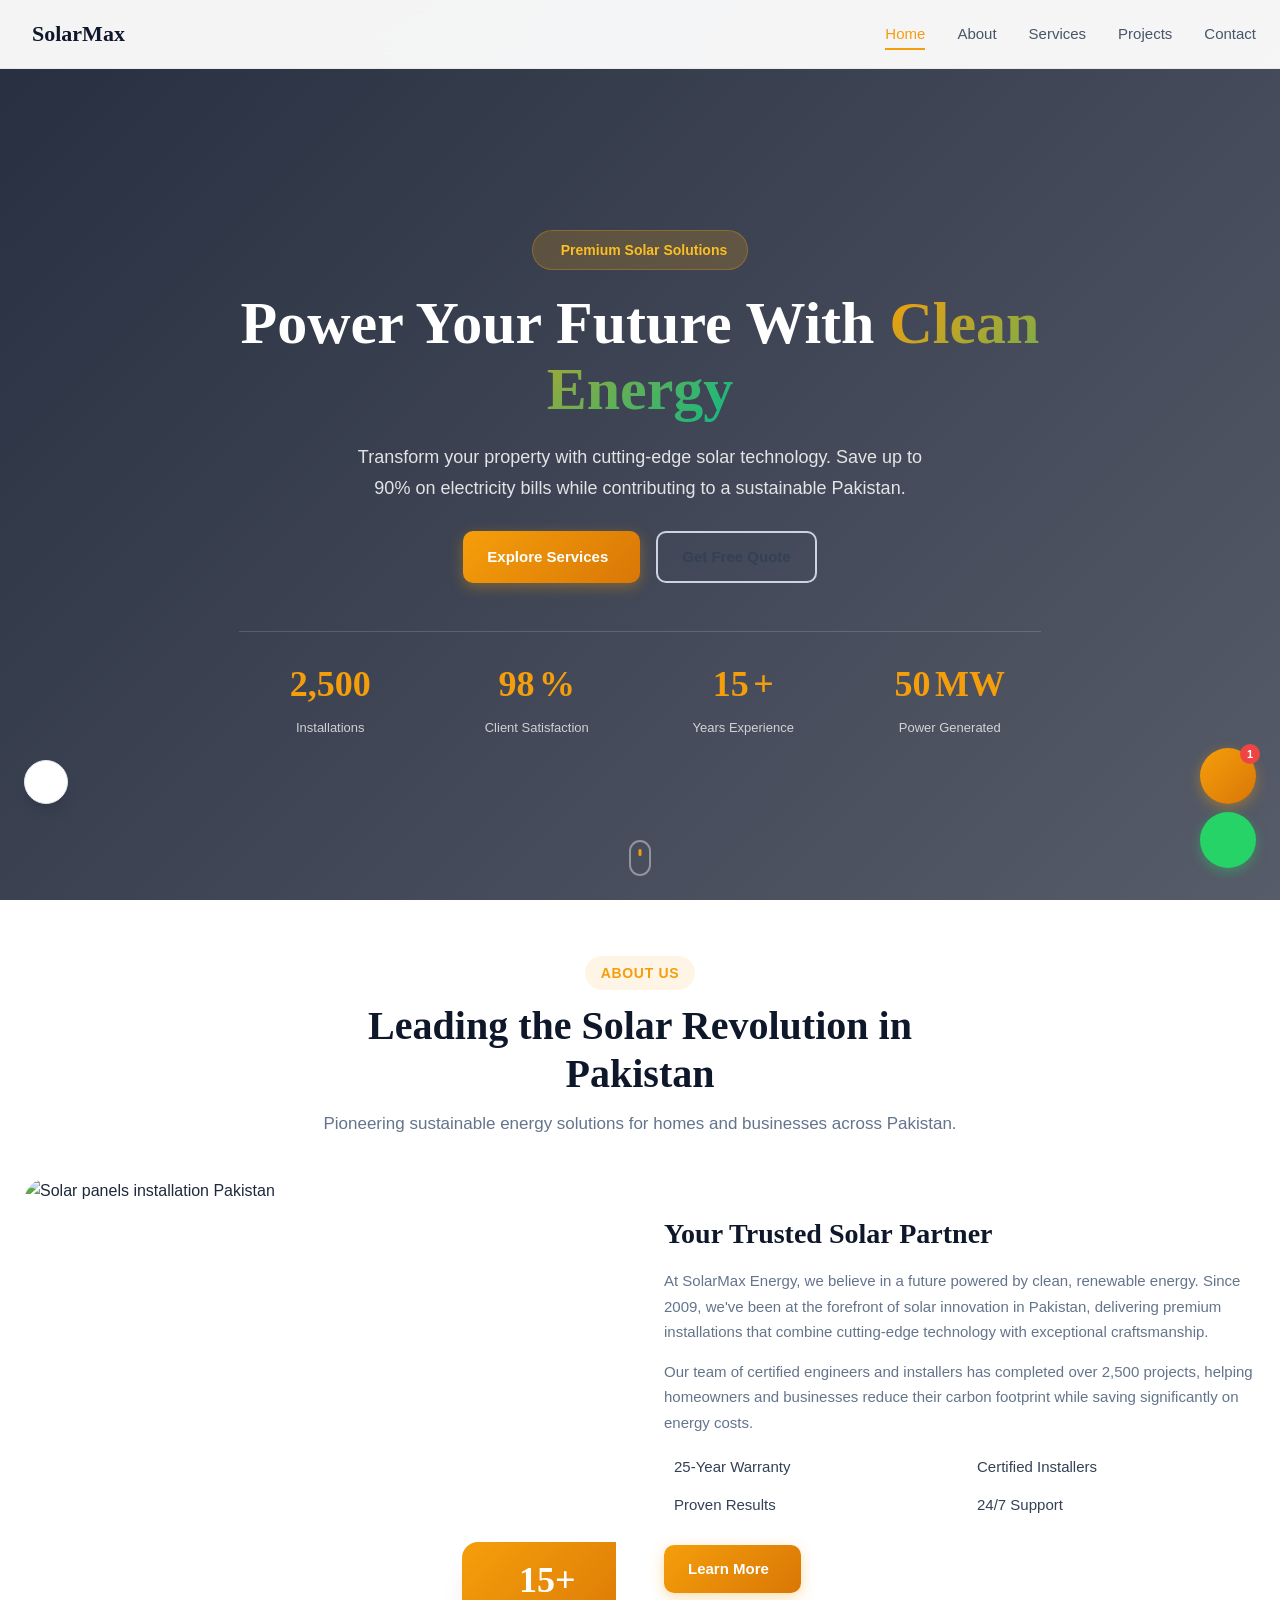
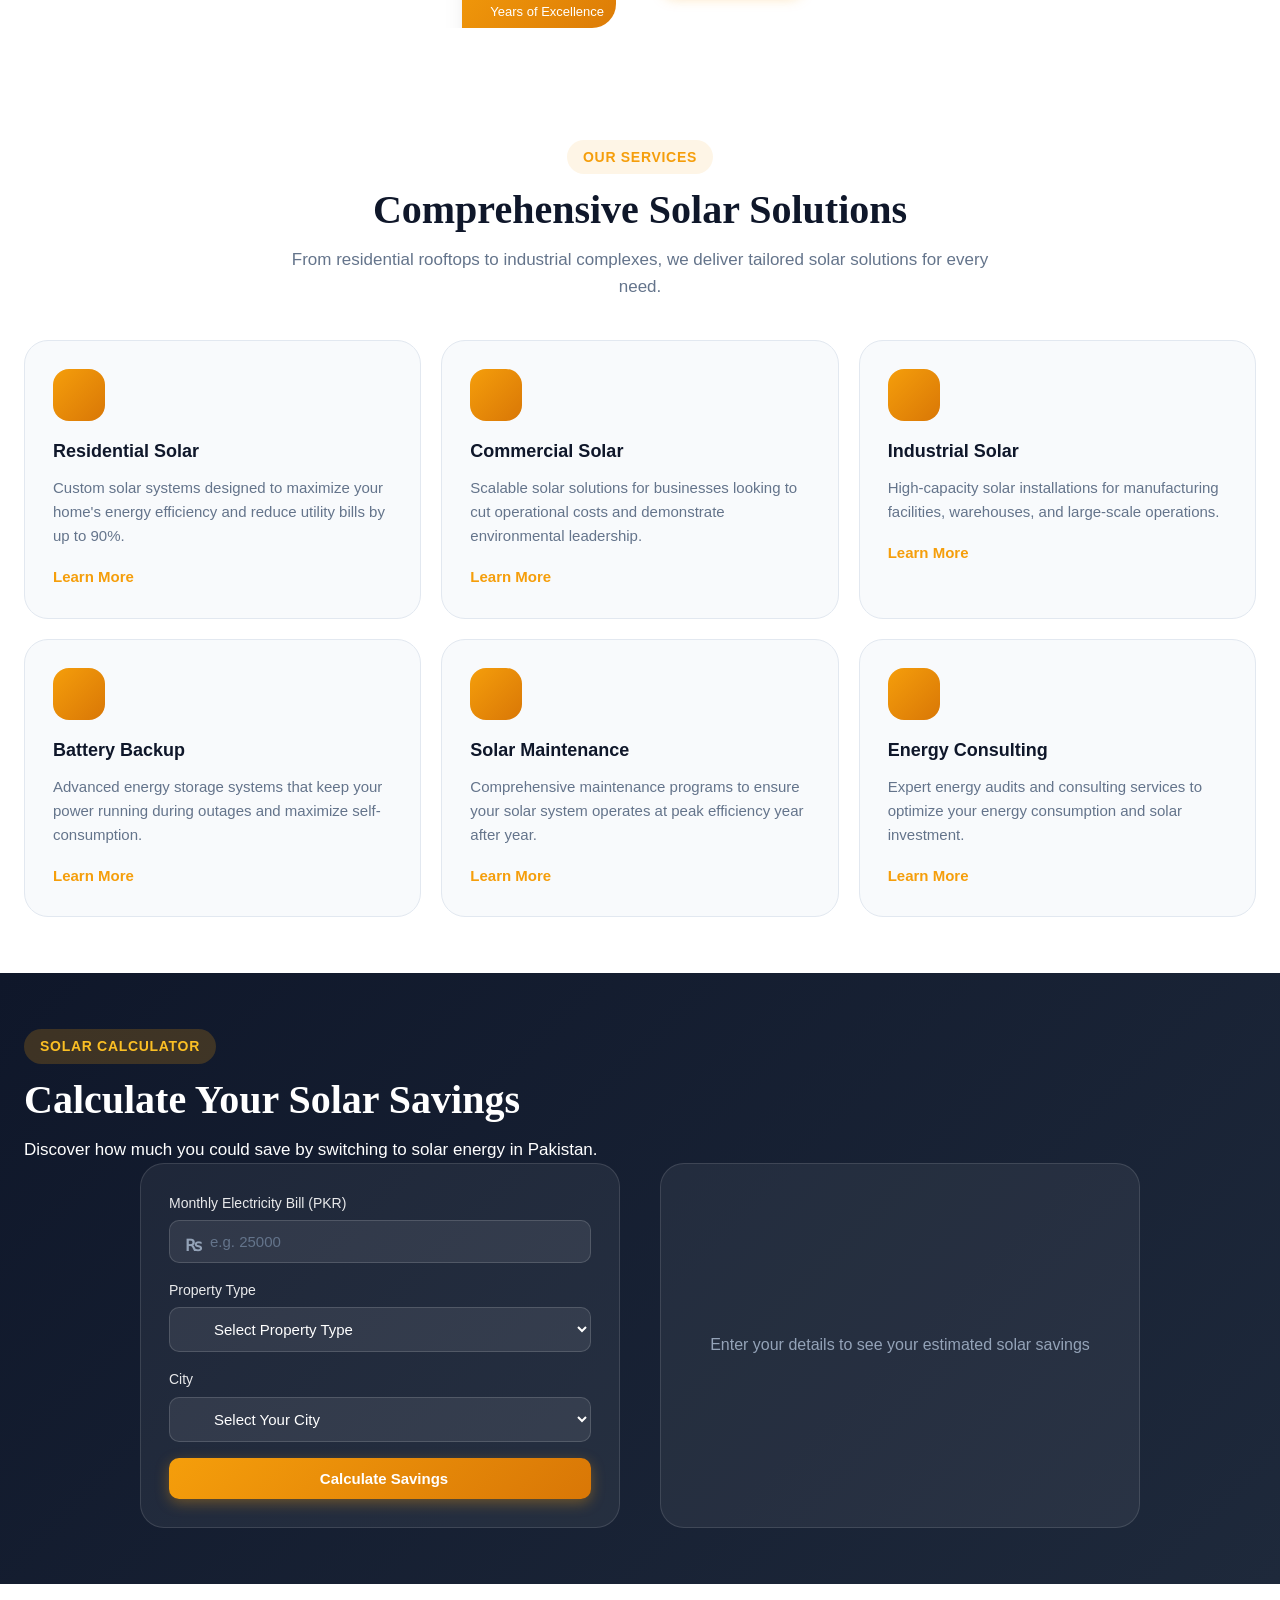
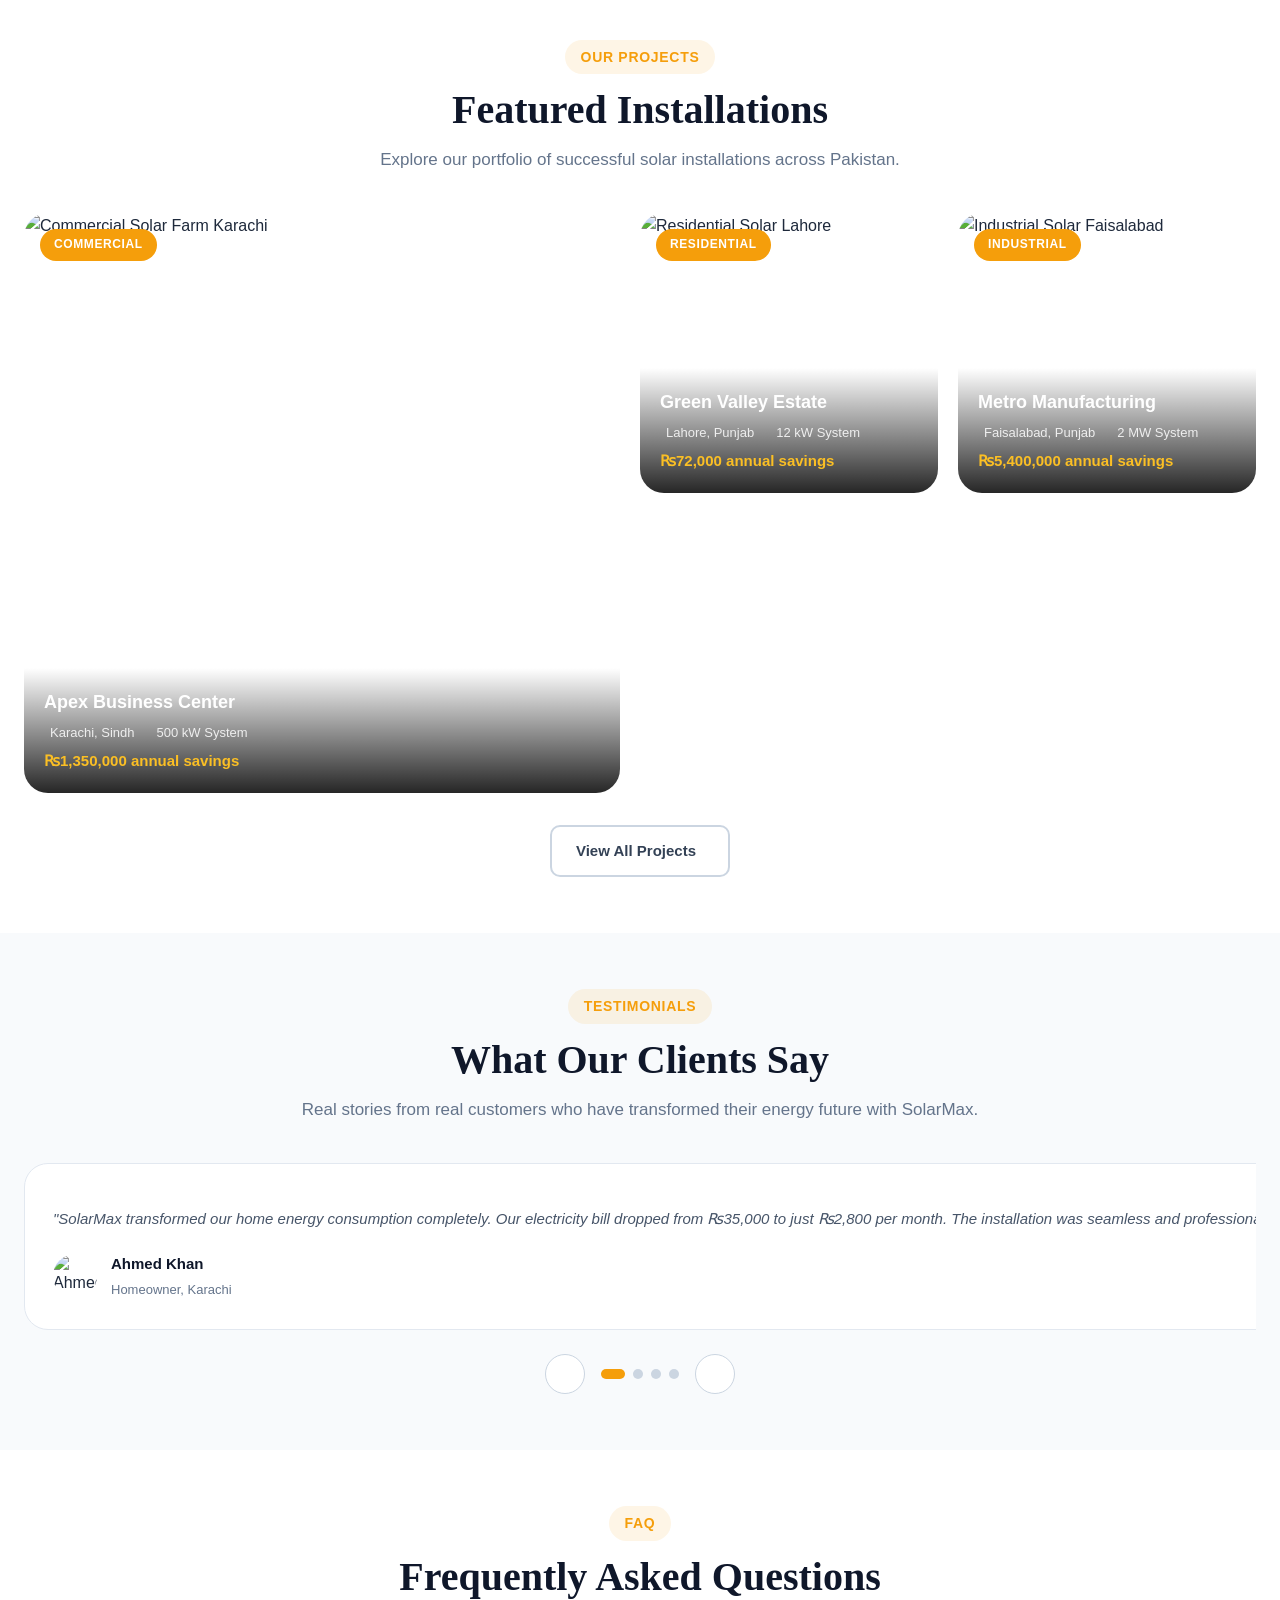
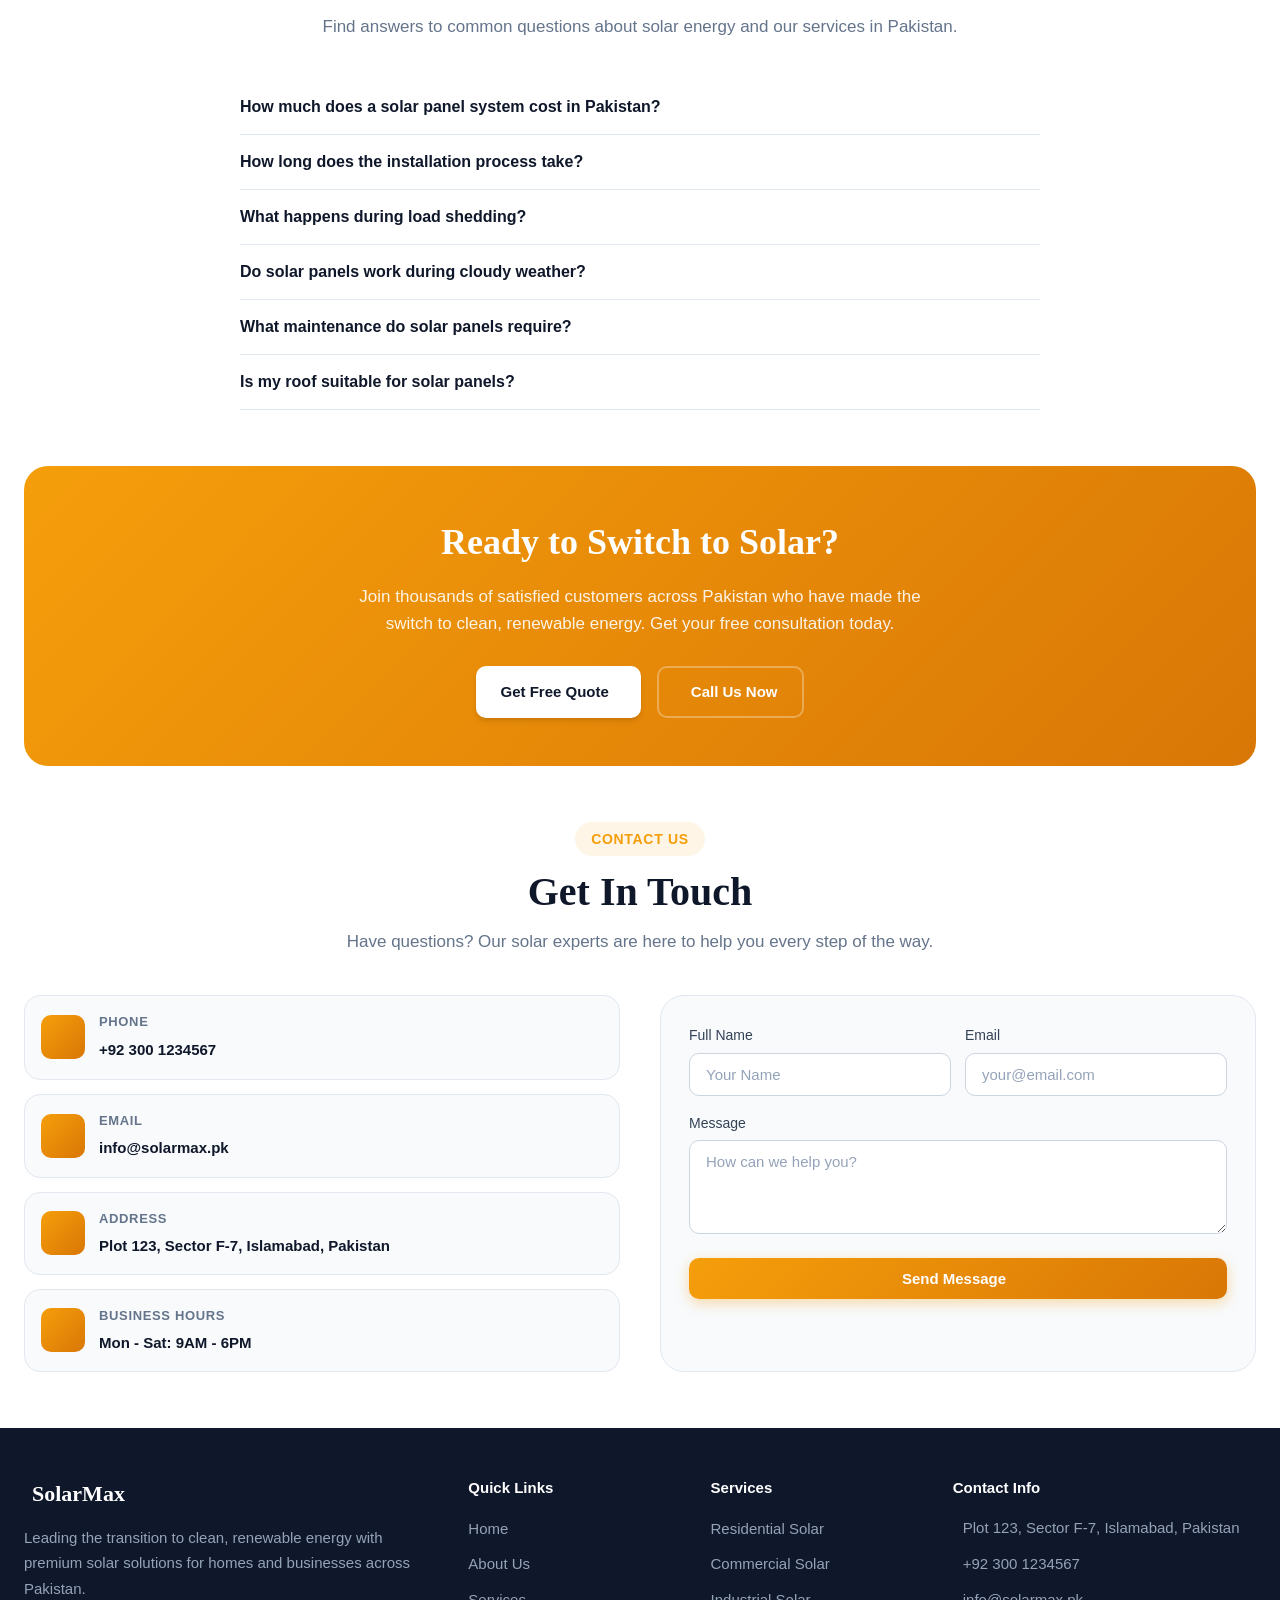
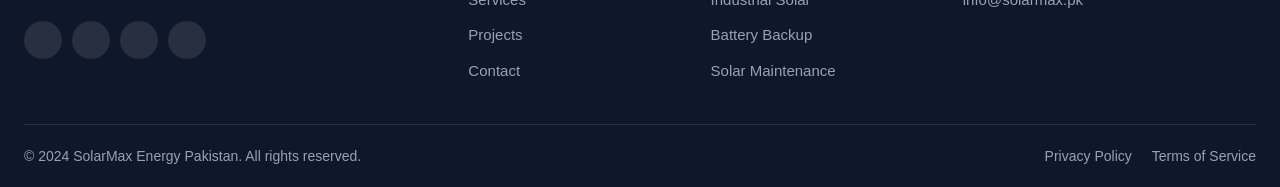
==== commit 17fd8ecd: "commit" ====
--- a/index.html
+++ b/index.html
@@ -342,7 +342,7 @@
             <div class="projects-grid">
                 <div class="project-card large" data-aos="fade-up">
                     <div class="project-image">
-                        <img src="https://images.unsplash.com/photo-1545208942-e0c52ed1769d?w=800&h=600&fit=crop&q=80" alt="Commercial Solar Farm Karachi">
+                        <img src="https://apexsolar.pk/wp-content/uploads/2025/02/solar-energy.jpg" alt="Commercial Solar Farm Karachi">
                         <div class="project-overlay">
                             <span class="project-tag">Commercial</span>
                         </div>
--- a/style.css
+++ b/style.css
@@ -1,9 +1,8 @@
 /* ============================================
    SolarMax Energy Pakistan - Premium Solar Website
-   Complete CSS Stylesheet - FIXED
-   ============================================ */
-
-/* CSS Variables */
+   CSS Stylesheet - FIXED & OPTIMIZED
+   ============================================ */
+
 :root {
     --primary: #f59e0b;
     --primary-dark: #d97706;
@@ -49,7 +48,6 @@
     --container-padding: 1.5rem;
 }
 
-/* Dark Mode Variables */
 [data-theme="dark"] {
     --secondary: #f8fafc;
     --gray-50: #0f172a;
@@ -65,7 +63,6 @@
     --white: #0f172a;
 }
 
-/* Reset & Base */
 *, *::before, *::after {
     margin: 0;
     padding: 0;
@@ -75,7 +72,6 @@
 html {
     scroll-behavior: smooth;
     font-size: 16px;
-    overflow-x: hidden;
 }
 
 body {
@@ -84,8 +80,6 @@
     background-color: var(--white);
     line-height: 1.6;
     overflow-x: hidden;
-    width: 100%;
-    max-width: 100vw;
     transition: background-color var(--transition-base), color var(--transition-base);
 }
 
@@ -117,25 +111,47 @@
     font-size: inherit;
 }
 
-/* Container */
 .container {
     max-width: var(--container-max);
     margin: 0 auto;
     padding: 0 var(--container-padding);
-    width: 100%;
-}
-
-/* Section Base */
+}
+
+/* ============================================
+   CRITICAL FIX: AOS Fallback + Text Visibility
+   ============================================ */
+
+/* Ensure all content is visible by default */
+[data-aos] {
+    opacity: 1 !important;
+    transform: none !important;
+    transition: opacity 0.8s ease, transform 0.8s ease;
+}
+
+/* When AOS is initialized properly, let it handle animations */
+body.aos-initialized [data-aos] {
+    opacity: 0 !important;
+    transform: translateY(30px) !important;
+}
+
+body.aos-initialized [data-aos].aos-animate {
+    opacity: 1 !important;
+    transform: none !important;
+}
+
+/* ============================================
+   Section Base - FIXED Spacing
+   ============================================ */
+
 .section {
-    padding: 2.5rem 0;
-    width: 100%;
+    padding: 3.5rem 0;
+    background-color: var(--white);
 }
 
 .section-header {
     text-align: center;
     max-width: 700px;
-    margin: 0 auto 2rem;
-    padding: 0 1rem;
+    margin: 0 auto 2.5rem;
 }
 
 .section-tag {
@@ -165,7 +181,12 @@
     font-size: 1.0625rem;
 }
 
-/* Gradient Text */
+/* Ensure text is always visible */
+.section-header * {
+    opacity: 1 !important;
+    visibility: visible !important;
+}
+
 .gradient-text {
     background: linear-gradient(135deg, var(--primary) 0%, var(--accent) 100%);
     -webkit-background-clip: text;
@@ -173,7 +194,10 @@
     background-clip: text;
 }
 
-/* Buttons */
+/* ============================================
+   Buttons
+   ============================================ */
+
 .btn {
     display: inline-flex;
     align-items: center;
@@ -247,7 +271,10 @@
     transform: translateY(-2px);
 }
 
-/* Dark Mode Toggle */
+/* ============================================
+   Dark Mode Toggle - FIXED Position
+   ============================================ */
+
 .dark-mode-toggle {
     position: fixed;
     bottom: 6rem;
@@ -274,15 +301,24 @@
     display: none;
 }
 
+[data-theme="dark"] .dark-mode-toggle {
+    background: var(--gray-800);
+    border-color: var(--gray-700);
+}
+
 [data-theme="dark"] .dark-mode-toggle .dark-icon {
     display: none;
 }
 
 [data-theme="dark"] .dark-mode-toggle .light-icon {
     display: block;
-}
-
-/* WhatsApp Float */
+    color: var(--gray-100);
+}
+
+/* ============================================
+   WhatsApp Float
+   ============================================ */
+
 .whatsapp-float {
     position: fixed;
     bottom: 2rem;
@@ -317,7 +353,7 @@
 }
 
 /* ============================================
-   NAVIGATION
+   Navigation
    ============================================ */
 
 .navbar {
@@ -331,8 +367,6 @@
     -webkit-backdrop-filter: blur(20px);
     border-bottom: 1px solid rgba(0,0,0,0.05);
     transition: all var(--transition-base);
-    width: 100%;
-    max-width: 100vw;
 }
 
 [data-theme="dark"] .navbar {
@@ -351,9 +385,7 @@
     display: flex;
     align-items: center;
     justify-content: space-between;
-    height: 64px;
-    width: 100%;
-    position: relative;
+    height: 68px;
 }
 
 .logo {
@@ -366,23 +398,23 @@
     color: var(--gray-900);
     z-index: 1002;
     position: relative;
-    flex-shrink: 0;
 }
 
 .logo svg {
     width: 28px;
     height: 28px;
     color: var(--primary);
-}
-
-/* Desktop Navigation */
+    flex-shrink: 0;
+}
+
+/* ============================================
+   Desktop Nav Menu
+   ============================================ */
+
 .nav-menu {
     display: flex;
     align-items: center;
     gap: 2rem;
-    list-style: none;
-    margin: 0;
-    padding: 0;
 }
 
 .nav-link {
@@ -414,23 +446,20 @@
     width: 100%;
 }
 
-/* Hamburger Button */
+/* ============================================
+   Hamburger Button
+   ============================================ */
+
 .hamburger {
     display: none;
     flex-direction: column;
-    justify-content: center;
-    align-items: center;
     gap: 5px;
-    width: 44px;
-    height: 44px;
-    padding: 0;
+    padding: 0.5rem;
     z-index: 1002;
     background: transparent;
     border: none;
     cursor: pointer;
     position: relative;
-    flex-shrink: 0;
-    margin-left: auto;
 }
 
 .hamburger span {
@@ -438,184 +467,118 @@
     width: 24px;
     height: 2.5px;
     background: var(--gray-800);
-    transition: all 0.3s cubic-bezier(0.4, 0, 0.2, 1);
+    transition: all var(--transition-base);
     border-radius: 2px;
-    transform-origin: center;
+}
+
+[data-theme="dark"] .hamburger span {
+    background: var(--gray-100);
 }
 
 .hamburger.active span:nth-child(1) {
-    transform: translateY(7.5px) rotate(45deg);
+    transform: rotate(45deg) translate(5px, 5px);
 }
 
 .hamburger.active span:nth-child(2) {
     opacity: 0;
-    transform: scaleX(0);
 }
 
 .hamburger.active span:nth-child(3) {
-    transform: translateY(-7.5px) rotate(-45deg);
-}
-
-/* Mobile Menu Overlay */
-.mobile-menu-overlay {
-    display: none;
-    position: fixed;
-    inset: 0;
-    background: rgba(0, 0, 0, 0.6);
-    backdrop-filter: blur(4px);
-    -webkit-backdrop-filter: blur(4px);
-    z-index: 998;
-    opacity: 0;
-    transition: opacity 0.35s ease;
-}
-
-.mobile-menu-overlay.active {
-    display: block;
-    opacity: 1;
-}
-
-/* ============================================
-   MOBILE NAVIGATION
+    transform: rotate(-45deg) translate(5px, -5px);
+}
+
+/* ============================================
+   MOBILE MENU - Screenshot Style
    ============================================ */
 
 @media (max-width: 768px) {
-    .hamburger {
-        display: flex !important;
-    }
-    
     .nav-menu {
         position: fixed;
         top: 0;
-        left: 0;
+        right: -100%;
         width: 100%;
+        max-width: 100%;
         height: 100vh;
-        height: 100dvh;
-        max-width: 100%;
-        background: var(--white);
+        background: #ffffff;
         flex-direction: column;
         align-items: center;
         justify-content: flex-start;
-        padding: 5rem 2rem 2rem;
         gap: 0;
-        transform: translateX(100%);
-        transition: transform 0.4s cubic-bezier(0.4, 0, 0.2, 1);
-        box-shadow: none;
-        z-index: 1000;
-        overflow-y: auto;
-        -webkit-overflow-scrolling: touch;
-        overscroll-behavior: contain;
+        padding: 5rem 1.5rem 2rem;
+        transition: right 0.3s ease;
+        z-index: 1001;
     }
     
     [data-theme="dark"] .nav-menu {
-        background: var(--gray-900);
+        background: #0f172a;
     }
     
     .nav-menu.active {
-        transform: translateX(0);
-    }
-    
-    .nav-menu li {
-        width: 100%;
-        list-style: none;
+        right: 0;
     }
     
     .nav-link {
         display: block;
         width: 100%;
-        padding: 1.125rem 1rem;
-        border-bottom: 1px solid var(--gray-200);
+        padding: 1rem 0;
         font-size: 1.125rem;
         font-weight: 500;
         text-align: center;
         color: var(--gray-800);
-        transition: all 0.2s ease;
+        border-bottom: 1px solid var(--gray-200);
+        margin-bottom: 0.5rem;
     }
     
     [data-theme="dark"] .nav-link {
         color: var(--gray-100);
-        border-bottom-color: var(--gray-700);
+        border-bottom-color: rgba(255,255,255,0.1);
+    }
+    
+    .nav-link.active {
+        background: rgba(245, 158, 11, 0.1);
+        color: var(--primary);
+        border-radius: var(--radius-md);
+        border-bottom: none;
+        margin-bottom: 0.5rem;
+    }
+    
+    [data-theme="dark"] .nav-link.active {
+        background: rgba(245, 158, 11, 0.15);
     }
     
     .nav-link::after {
         display: none;
     }
     
-    .nav-link:hover,
-    .nav-link.active {
-        color: var(--primary);
-        background: rgba(245, 158, 11, 0.08);
-        border-radius: var(--radius-md);
-    }
-}
-
-@media (max-width: 480px) {
-    .nav-menu {
-        padding: 4.5rem 1.5rem 1.5rem;
-    }
-    
-    .nav-link {
-        padding: 1rem;
-        font-size: 1rem;
-    }
-    
-    .dark-mode-toggle {
-        bottom: 5rem;
-        left: 1rem;
-        width: 40px;
-        height: 40px;
-    }
-    
-    .whatsapp-float {
-        width: 50px;
-        height: 50px;
-    }
-    
-    .whatsapp-float svg {
-        width: 24px;
-        height: 24px;
-    }
-}
-
-/* ============================================
-   HERO SECTION - FIXED OVERFLOW
+    .hamburger {
+        display: flex !important;
+    }
+}
+
+/* ============================================
+   Hero Section
    ============================================ */
 
 .hero {
     position: relative;
-    width: 100%;
-    max-width: 100vw;
-    min-height: auto;
+    min-height: 100vh;
     display: flex;
     align-items: center;
     justify-content: center;
     overflow: hidden;
-    padding-top: 64px;
-    padding-bottom: 3rem;
+    padding-top: 68px;
 }
 
 .hero-bg {
     position: absolute;
     inset: 0;
-    width: 100%;
-    height: 100%;
-    overflow: hidden;
-}
-
-.hero-bg::before {
-    content: '';
-    position: absolute;
-    inset: 0;
     background: url('https://images.unsplash.com/photo-1509391366360-2e959784a276?w=1920&h=1080&fit=crop&q=80') center/cover no-repeat;
-    width: 100%;
-    height: 100%;
 }
 
 .hero-overlay {
     position: absolute;
     inset: 0;
-    width: 100%;
-    height: 100%;
-    background: linear-gradient(135deg, rgba(15, 23, 42, 0.88) 0%, rgba(15, 23, 42, 0.65) 100%);
+    background: linear-gradient(135deg, rgba(15, 23, 42, 0.9) 0%, rgba(15, 23, 42, 0.7) 100%);
 }
 
 .hero-content {
@@ -623,10 +586,8 @@
     z-index: 1;
     text-align: center;
     max-width: 850px;
-    width: 100%;
-    padding: 3rem var(--container-padding);
-    color: var(--white);
-    margin: 0 auto;
+    padding: 0 var(--container-padding);
+    color: #ffffff;
 }
 
 .hero-badge {
@@ -654,8 +615,7 @@
     font-weight: 800;
     line-height: 1.1;
     margin-bottom: 1.25rem;
-    color: var(--white);
-    word-wrap: break-word;
+    color: #ffffff;
 }
 
 .hero-subtitle {
@@ -664,7 +624,6 @@
     max-width: 580px;
     margin: 0 auto 1.75rem;
     line-height: 1.7;
-    word-wrap: break-word;
 }
 
 .hero-buttons {
@@ -672,7 +631,7 @@
     gap: 1rem;
     justify-content: center;
     flex-wrap: wrap;
-    margin-bottom: 2.5rem;
+    margin-bottom: 3rem;
 }
 
 .hero-stats {
@@ -680,8 +639,7 @@
     grid-template-columns: repeat(4, 1fr);
     gap: 1.5rem;
     padding-top: 1.5rem;
-    border-top: 1px solid rgba(255,255,255,0.1);
-    width: 100%;
+    border-top: 1px solid rgba(255,255,255,0.15);
 }
 
 .stat-item {
@@ -705,17 +663,15 @@
 .stat-label {
     display: block;
     font-size: 0.8125rem;
-    color: rgba(255,255,255,0.7);
+    color: rgba(255,255,255,0.75);
     margin-top: 0.25rem;
 }
 
-/* Scroll Indicator */
 .scroll-indicator {
     position: absolute;
     bottom: 1.5rem;
     left: 50%;
     transform: translateX(-50%);
-    z-index: 2;
 }
 
 .scroll-mouse {
@@ -743,25 +699,26 @@
     100% { opacity: 0; top: 20px; }
 }
 
-/* About Preview */
+/* ============================================
+   About Preview
+   ============================================ */
+
 .about-grid {
     display: grid;
     grid-template-columns: 1fr 1fr;
-    gap: 2.5rem;
-    align-items: center;
-    width: 100%;
+    gap: 3rem;
+    align-items: center;
 }
 
 .about-img-wrapper {
     position: relative;
     border-radius: var(--radius-xl);
     overflow: hidden;
-    width: 100%;
 }
 
 .about-img-wrapper img {
     width: 100%;
-    height: 400px;
+    height: 450px;
     object-fit: cover;
 }
 
@@ -770,7 +727,7 @@
     bottom: -16px;
     right: -16px;
     background: linear-gradient(135deg, var(--primary) 0%, var(--primary-dark) 100%);
-    color: var(--white);
+    color: #ffffff;
     padding: 1.25rem 1.75rem;
     border-radius: var(--radius-lg);
     text-align: center;
@@ -827,12 +784,14 @@
     flex-shrink: 0;
 }
 
-/* Services Overview */
+/* ============================================
+   Services Overview
+   ============================================ */
+
 .services-grid {
     display: grid;
     grid-template-columns: repeat(3, 1fr);
     gap: 1.25rem;
-    width: 100%;
 }
 
 .service-card {
@@ -863,7 +822,7 @@
 .service-icon svg {
     width: 26px;
     height: 26px;
-    color: var(--white);
+    color: #ffffff;
 }
 
 .service-card h3 {
@@ -899,38 +858,38 @@
     transform: translateX(4px);
 }
 
-/* Calculator Section */
+/* ============================================
+   Calculator Section
+   ============================================ */
+
 .calculator-section {
-    background: linear-gradient(135deg, var(--gray-900) 0%, #1e293b 100%);
-    color: var(--white);
-    width: 100%;
-}
-
-.calculator-header .section-tag {
+    background: linear-gradient(135deg, #0f172a 0%, #1e293b 100%);
+    color: #ffffff;
+}
+
+.calculator-section .section-title,
+.calculator-section .section-desc {
+    color: #ffffff;
+}
+
+.calculator-section .section-tag {
     background: rgba(245, 158, 11, 0.2);
     color: var(--primary-light);
-}
-
-.calculator-header .section-title,
-.calculator-header .section-desc {
-    color: var(--white);
 }
 
 .calculator-grid {
     display: grid;
     grid-template-columns: 1fr 1fr;
-    gap: 2rem;
+    gap: 2.5rem;
     max-width: 1000px;
     margin: 0 auto;
-    width: 100%;
 }
 
 .calculator-form {
-    background: rgba(255,255,255,0.05);
-    border: 1px solid rgba(255,255,255,0.1);
+    background: rgba(255,255,255,0.06);
+    border: 1px solid rgba(255,255,255,0.12);
     border-radius: var(--radius-xl);
     padding: 1.75rem;
-    width: 100%;
 }
 
 .form-group {
@@ -970,7 +929,7 @@
     background: rgba(255,255,255,0.08);
     border: 1px solid rgba(255,255,255,0.15);
     border-radius: var(--radius-md);
-    color: var(--white);
+    color: #ffffff;
     font-size: 0.9375rem;
     transition: all var(--transition-base);
 }
@@ -987,19 +946,18 @@
 }
 
 .input-wrapper select option {
-    background: var(--gray-800);
-    color: var(--white);
+    background: #1e293b;
+    color: #ffffff;
 }
 
 .calculator-results {
-    background: rgba(255,255,255,0.05);
-    border: 1px solid rgba(255,255,255,0.1);
+    background: rgba(255,255,255,0.06);
+    border: 1px solid rgba(255,255,255,0.12);
     border-radius: var(--radius-xl);
     padding: 1.75rem;
     display: flex;
     flex-direction: column;
     justify-content: center;
-    width: 100%;
 }
 
 .results-placeholder {
@@ -1020,6 +978,7 @@
     font-size: 1.375rem;
     margin-bottom: 1.25rem;
     text-align: center;
+    color: #ffffff;
 }
 
 .result-cards {
@@ -1027,11 +986,10 @@
     grid-template-columns: 1fr 1fr;
     gap: 0.875rem;
     margin-bottom: 1.25rem;
-    width: 100%;
 }
 
 .result-card {
-    background: rgba(255,255,255,0.05);
+    background: rgba(255,255,255,0.06);
     border: 1px solid rgba(255,255,255,0.1);
     border-radius: var(--radius-lg);
     padding: 1rem;
@@ -1074,7 +1032,7 @@
     font-family: var(--font-display);
     font-size: 1.5rem;
     font-weight: 700;
-    color: var(--white);
+    color: #ffffff;
 }
 
 .result-unit {
@@ -1082,13 +1040,15 @@
     color: var(--gray-400);
 }
 
-/* Featured Projects */
+/* ============================================
+   Featured Projects
+   ============================================ */
+
 .projects-grid {
     display: grid;
     grid-template-columns: 2fr 1fr 1fr;
-    grid-template-rows: 260px 260px;
+    grid-template-rows: 280px 280px;
     gap: 1.25rem;
-    width: 100%;
 }
 
 .project-card {
@@ -1106,7 +1066,6 @@
     position: relative;
     width: 100%;
     height: 100%;
-    overflow: hidden;
 }
 
 .project-image img {
@@ -1124,14 +1083,13 @@
     position: absolute;
     top: 1rem;
     left: 1rem;
-    z-index: 2;
 }
 
 .project-tag {
     display: inline-block;
     padding: 0.375rem 0.875rem;
     background: var(--primary);
-    color: var(--white);
+    color: #ffffff;
     font-size: 0.75rem;
     font-weight: 600;
     text-transform: uppercase;
@@ -1145,9 +1103,8 @@
     left: 0;
     right: 0;
     padding: 1.25rem;
-    background: linear-gradient(transparent, rgba(0,0,0,0.8));
-    color: var(--white);
-    z-index: 2;
+    background: linear-gradient(transparent, rgba(0,0,0,0.85));
+    color: #ffffff;
 }
 
 .project-info h3 {
@@ -1167,7 +1124,7 @@
     align-items: center;
     gap: 0.375rem;
     font-size: 0.8125rem;
-    color: rgba(255,255,255,0.8);
+    color: rgba(255,255,255,0.85);
 }
 
 .project-meta svg {
@@ -1183,26 +1140,26 @@
 
 .section-cta {
     text-align: center;
-    margin-top: 1.5rem;
-}
-
-/* Testimonials */
+    margin-top: 2rem;
+}
+
+/* ============================================
+   Testimonials
+   ============================================ */
+
 .testimonials {
     background: var(--gray-50);
-    width: 100%;
 }
 
 .testimonials-slider {
     position: relative;
     overflow: hidden;
-    width: 100%;
 }
 
 .testimonials-track {
     display: flex;
     gap: 1.25rem;
     transition: transform var(--transition-slow);
-    width: 100%;
 }
 
 .testimonial-card {
@@ -1282,13 +1239,14 @@
     align-items: center;
     justify-content: center;
     transition: all var(--transition-base);
+    background: var(--white);
 }
 
 .testimonial-prev:hover,
 .testimonial-next:hover {
     background: var(--primary);
     border-color: var(--primary);
-    color: var(--white);
+    color: #ffffff;
 }
 
 .testimonials-dots {
@@ -1311,11 +1269,13 @@
     width: 24px;
 }
 
-/* FAQ */
+/* ============================================
+   FAQ
+   ============================================ */
+
 .faq-grid {
     max-width: 800px;
     margin: 0 auto;
-    width: 100%;
 }
 
 .faq-item {
@@ -1371,20 +1331,21 @@
     font-size: 0.9375rem;
 }
 
-/* CTA Section */
+/* ============================================
+   CTA Section
+   ============================================ */
+
 .cta-section {
     padding: 0;
-    width: 100%;
 }
 
 .cta-wrapper {
     position: relative;
     background: linear-gradient(135deg, var(--primary) 0%, var(--primary-dark) 100%);
     border-radius: var(--radius-xl);
-    padding: 2.5rem;
+    padding: 3rem;
     overflow: hidden;
     text-align: center;
-    width: 100%;
 }
 
 .cta-content {
@@ -1397,7 +1358,7 @@
 .cta-content h2 {
     font-family: var(--font-display);
     font-size: clamp(1.5rem, 4vw, 2.25rem);
-    color: var(--white);
+    color: #ffffff;
     margin-bottom: 0.75rem;
 }
 
@@ -1424,22 +1385,23 @@
 .cta-decoration svg {
     width: 250px;
     height: 250px;
-    color: var(--white);
-}
-
-/* Contact Preview */
+    color: #ffffff;
+}
+
+/* ============================================
+   Contact Preview
+   ============================================ */
+
 .contact-grid {
     display: grid;
     grid-template-columns: 1fr 1fr;
-    gap: 2rem;
-    width: 100%;
+    gap: 2.5rem;
 }
 
 .contact-info-cards {
     display: flex;
     flex-direction: column;
     gap: 0.875rem;
-    width: 100%;
 }
 
 .contact-info-card {
@@ -1472,7 +1434,7 @@
 .contact-icon svg {
     width: 20px;
     height: 20px;
-    color: var(--white);
+    color: #ffffff;
 }
 
 .contact-details h4 {
@@ -1500,7 +1462,6 @@
     border: 1px solid var(--gray-200);
     border-radius: var(--radius-xl);
     padding: 1.75rem;
-    width: 100%;
 }
 
 .contact-form-preview .form-group label {
@@ -1539,24 +1500,24 @@
     display: grid;
     grid-template-columns: 1fr 1fr;
     gap: 0.875rem;
-    width: 100%;
-}
-
-/* Footer */
+}
+
+/* ============================================
+   Footer
+   ============================================ */
+
 .footer {
-    background: var(--gray-900);
+    background: #0f172a;
     color: var(--gray-400);
-    padding: 2.5rem 0 0;
-    width: 100%;
+    padding: 3rem 0 0;
 }
 
 .footer-grid {
     display: grid;
     grid-template-columns: 2fr 1fr 1fr 1.5fr;
-    gap: 2rem;
-    padding-bottom: 2rem;
+    gap: 2.5rem;
+    padding-bottom: 2.5rem;
     border-bottom: 1px solid rgba(255,255,255,0.1);
-    width: 100%;
 }
 
 .footer-logo {
@@ -1566,7 +1527,7 @@
     font-family: var(--font-display);
     font-size: 1.375rem;
     font-weight: 700;
-    color: var(--white);
+    color: #ffffff;
     margin-bottom: 0.875rem;
 }
 
@@ -1606,14 +1567,14 @@
 .footer-social svg {
     width: 16px;
     height: 16px;
-    color: var(--white);
+    color: #ffffff;
 }
 
 .footer-links h4,
 .footer-contact h4 {
     font-size: 0.9375rem;
     font-weight: 700;
-    color: var(--white);
+    color: #ffffff;
     margin-bottom: 1rem;
 }
 
@@ -1670,7 +1631,10 @@
     color: var(--primary);
 }
 
-/* Chatbot Widget */
+/* ============================================
+   Chatbot Widget
+   ============================================ */
+
 .chatbot-widget {
     position: fixed;
     bottom: 6rem;
@@ -1683,7 +1647,7 @@
     height: 56px;
     border-radius: var(--radius-full);
     background: linear-gradient(135deg, var(--primary) 0%, var(--primary-dark) 100%);
-    color: var(--white);
+    color: #ffffff;
     display: flex;
     align-items: center;
     justify-content: center;
@@ -1709,7 +1673,7 @@
     height: 20px;
     border-radius: var(--radius-full);
     background: var(--danger);
-    color: var(--white);
+    color: #ffffff;
     font-size: 0.6875rem;
     font-weight: 700;
     display: flex;
@@ -1747,7 +1711,7 @@
     gap: 0.875rem;
     padding: 0.875rem 1.125rem;
     background: linear-gradient(135deg, var(--primary) 0%, var(--primary-dark) 100%);
-    color: var(--white);
+    color: #ffffff;
 }
 
 .chatbot-avatar {
@@ -1799,7 +1763,7 @@
     display: flex;
     align-items: center;
     justify-content: center;
-    color: var(--white);
+    color: #ffffff;
     transition: background var(--transition-fast);
     background: none;
     border: none;
@@ -1854,7 +1818,7 @@
 
 .message.user .message-content {
     background: linear-gradient(135deg, var(--primary) 0%, var(--primary-dark) 100%);
-    color: var(--white);
+    color: #ffffff;
     border-bottom-right-radius: 4px;
 }
 
@@ -1883,7 +1847,7 @@
 .suggestion-chip:hover {
     background: var(--primary);
     border-color: var(--primary);
-    color: var(--white);
+    color: #ffffff;
 }
 
 .chatbot-input {
@@ -1917,7 +1881,7 @@
     height: 36px;
     border-radius: var(--radius-full);
     background: var(--primary);
-    color: var(--white);
+    color: #ffffff;
     display: flex;
     align-items: center;
     justify-content: center;
@@ -1934,42 +1898,29 @@
     height: 16px;
 }
 
-/* Page Header */
+/* ============================================
+   Page Header
+   ============================================ */
+
 .page-header {
     position: relative;
-    min-height: auto;
+    min-height: 45vh;
     display: flex;
     align-items: center;
     justify-content: center;
-    padding-top: 64px;
-    padding-bottom: 2.5rem;
+    padding-top: 68px;
     overflow: hidden;
-    width: 100%;
-    max-width: 100vw;
 }
 
 .page-header-bg {
     position: absolute;
     inset: 0;
-    width: 100%;
-    height: 100%;
-    overflow: hidden;
-}
-
-.page-header-bg::before {
-    content: '';
-    position: absolute;
-    inset: 0;
     background: url('https://images.unsplash.com/photo-1509391366360-2e959784a276?w=1920&h=1080&fit=crop&q=80') center/cover no-repeat;
-    width: 100%;
-    height: 100%;
 }
 
 .page-header-overlay {
     position: absolute;
     inset: 0;
-    width: 100%;
-    height: 100%;
     background: linear-gradient(135deg, rgba(15, 23, 42, 0.92) 0%, rgba(15, 23, 42, 0.75) 100%);
 }
 
@@ -1977,10 +1928,8 @@
     position: relative;
     z-index: 1;
     text-align: center;
-    color: var(--white);
-    padding: 2.5rem var(--container-padding);
-    width: 100%;
-    margin: 0 auto;
+    color: #ffffff;
+    padding: 0 var(--container-padding);
 }
 
 .page-tag {
@@ -2000,22 +1949,25 @@
     font-size: clamp(1.875rem, 5vw, 3rem);
     font-weight: 800;
     margin-bottom: 0.75rem;
+    color: #ffffff;
 }
 
 .page-header-content p {
     font-size: 1.0625rem;
-    color: rgba(255,255,255,0.8);
+    color: rgba(255,255,255,0.85);
     max-width: 580px;
     margin: 0 auto;
 }
 
-/* About Page */
+/* ============================================
+   About Page - Company Story
+   ============================================ */
+
 .story-grid {
     display: grid;
     grid-template-columns: 1fr 1fr;
-    gap: 2.5rem;
-    align-items: center;
-    width: 100%;
+    gap: 3rem;
+    align-items: center;
 }
 
 .story-image {
@@ -2024,7 +1976,7 @@
 
 .story-image img {
     width: 100%;
-    height: 420px;
+    height: 450px;
     object-fit: cover;
     border-radius: var(--radius-xl);
 }
@@ -2035,7 +1987,7 @@
     left: 1.5rem;
     padding: 0.625rem 1.25rem;
     background: var(--primary);
-    color: var(--white);
+    color: #ffffff;
     font-weight: 700;
     border-radius: var(--radius-md);
     box-shadow: var(--shadow-lg);
@@ -2086,17 +2038,18 @@
     color: var(--gray-500);
 }
 
-/* Mission & Vision */
+/* ============================================
+   Mission & Vision
+   ============================================ */
+
 .mission-vision {
     background: var(--gray-50);
-    width: 100%;
 }
 
 .mv-grid {
     display: grid;
     grid-template-columns: 1fr 1fr;
     gap: 1.5rem;
-    width: 100%;
 }
 
 .mv-card {
@@ -2126,7 +2079,7 @@
 .mv-icon svg {
     width: 26px;
     height: 26px;
-    color: var(--white);
+    color: #ffffff;
 }
 
 .mv-card h3 {
@@ -2164,12 +2117,14 @@
     flex-shrink: 0;
 }
 
-/* Core Values / Why Choose Us */
+/* ============================================
+   Core Values
+   ============================================ */
+
 .values-grid {
     display: grid;
     grid-template-columns: repeat(3, 1fr);
     gap: 1.25rem;
-    width: 100%;
 }
 
 .value-card {
@@ -2201,7 +2156,7 @@
 .value-icon svg {
     width: 22px;
     height: 22px;
-    color: var(--white);
+    color: #ffffff;
 }
 
 .value-card h4 {
@@ -2217,12 +2172,14 @@
     line-height: 1.6;
 }
 
-/* Team */
+/* ============================================
+   Team
+   ============================================ */
+
 .team-grid {
     display: grid;
     grid-template-columns: repeat(4, 1fr);
     gap: 1.25rem;
-    width: 100%;
 }
 
 .team-card {
@@ -2285,7 +2242,7 @@
 
 .team-social a:hover {
     background: var(--primary);
-    color: var(--white);
+    color: #ffffff;
 }
 
 .team-social svg {
@@ -2319,20 +2276,21 @@
     line-height: 1.5;
 }
 
-/* Services Detail */
+/* ============================================
+   Services Detail
+   ============================================ */
+
 .services-detail {
     display: flex;
     flex-direction: column;
-    gap: 2.5rem;
-    width: 100%;
+    gap: 3rem;
 }
 
 .service-detail-item {
     display: grid;
     grid-template-columns: 1fr 1fr;
-    gap: 2rem;
-    align-items: center;
-    width: 100%;
+    gap: 2.5rem;
+    align-items: center;
 }
 
 .service-detail-item.reverse {
@@ -2347,12 +2305,11 @@
     position: relative;
     border-radius: var(--radius-xl);
     overflow: hidden;
-    width: 100%;
 }
 
 .service-detail-image img {
     width: 100%;
-    height: 360px;
+    height: 380px;
     object-fit: cover;
 }
 
@@ -2362,7 +2319,7 @@
     left: 1.25rem;
     padding: 0.5rem 1rem;
     background: var(--primary);
-    color: var(--white);
+    color: #ffffff;
     font-size: 0.8125rem;
     font-weight: 700;
     border-radius: var(--radius-full);
@@ -2382,7 +2339,7 @@
 .service-detail-icon svg {
     width: 26px;
     height: 26px;
-    color: var(--white);
+    color: #ffffff;
 }
 
 .service-detail-content h2 {
@@ -2448,17 +2405,18 @@
     color: var(--gray-500);
 }
 
-/* Process */
+/* ============================================
+   Process
+   ============================================ */
+
 .process {
     background: var(--gray-50);
-    width: 100%;
 }
 
 .process-grid {
     display: grid;
     grid-template-columns: repeat(5, 1fr);
     gap: 1.25rem;
-    width: 100%;
 }
 
 .process-step {
@@ -2487,7 +2445,7 @@
     height: 44px;
     border-radius: var(--radius-full);
     background: var(--primary);
-    color: var(--white);
+    color: #ffffff;
     font-weight: 700;
     font-size: 0.8125rem;
     margin-bottom: 0.875rem;
@@ -2524,23 +2482,24 @@
     line-height: 1.6;
 }
 
-/* Projects Stats */
+/* ============================================
+   Projects Stats
+   ============================================ */
+
 .projects-stats {
-    background: linear-gradient(135deg, var(--gray-900) 0%, #1e293b 100%);
-    width: 100%;
+    background: linear-gradient(135deg, #0f172a 0%, #1e293b 100%);
 }
 
 .stats-grid {
     display: grid;
     grid-template-columns: repeat(4, 1fr);
     gap: 1.25rem;
-    width: 100%;
 }
 
 .stat-card {
     text-align: center;
     padding: 1.75rem;
-    background: rgba(255,255,255,0.05);
+    background: rgba(255,255,255,0.06);
     border: 1px solid rgba(255,255,255,0.1);
     border-radius: var(--radius-xl);
 }
@@ -2557,7 +2516,7 @@
     font-family: var(--font-display);
     font-size: 2.25rem;
     font-weight: 700;
-    color: var(--white);
+    color: #ffffff;
 }
 
 .stat-card .stat-suffix {
@@ -2574,7 +2533,10 @@
     margin-top: 0.25rem;
 }
 
-/* Projects Filter */
+/* ============================================
+   Projects Filter
+   ============================================ */
+
 .projects-filter {
     display: flex;
     gap: 0.625rem;
@@ -2598,15 +2560,17 @@
 .filter-btn.active {
     background: var(--primary);
     border-color: var(--primary);
-    color: var(--white);
-}
-
-/* Projects Full Grid */
+    color: #ffffff;
+}
+
+/* ============================================
+   Projects Full Grid
+   ============================================ */
+
 .projects-full-grid {
     display: grid;
     grid-template-columns: repeat(2, 1fr);
     gap: 1.5rem;
-    width: 100%;
 }
 
 .project-full-card {
@@ -2624,7 +2588,7 @@
 
 .project-full-image {
     position: relative;
-    height: 240px;
+    height: 260px;
     overflow: hidden;
 }
 
@@ -2649,7 +2613,7 @@
     display: inline-block;
     padding: 0.375rem 0.875rem;
     background: var(--primary);
-    color: var(--white);
+    color: #ffffff;
     font-size: 0.75rem;
     font-weight: 700;
     text-transform: uppercase;
@@ -2723,17 +2687,18 @@
     color: var(--accent);
 }
 
-/* Contact Page */
+/* ============================================
+   Contact Page
+   ============================================ */
+
 .contact-info-section {
-    padding-top: 2rem;
-    width: 100%;
+    padding-top: 2.5rem;
 }
 
 .contact-info-grid {
     display: grid;
     grid-template-columns: repeat(4, 1fr);
     gap: 1.25rem;
-    width: 100%;
 }
 
 .contact-info-large {
@@ -2765,7 +2730,7 @@
 .contact-info-icon svg {
     width: 26px;
     height: 26px;
-    color: var(--white);
+    color: #ffffff;
 }
 
 .contact-info-large h3 {
@@ -2793,9 +2758,8 @@
 .contact-main-grid {
     display: grid;
     grid-template-columns: 1.2fr 1fr;
-    gap: 2rem;
+    gap: 2.5rem;
     align-items: start;
-    width: 100%;
 }
 
 .contact-form-wrapper {
@@ -2803,7 +2767,6 @@
     border: 1px solid var(--gray-200);
     border-radius: var(--radius-xl);
     padding: 2rem;
-    width: 100%;
 }
 
 .form-header {
@@ -2887,7 +2850,7 @@
 .success-icon svg {
     width: 28px;
     height: 28px;
-    color: var(--white);
+    color: #ffffff;
 }
 
 .form-success h3 {
@@ -2905,19 +2868,17 @@
 .contact-map-wrapper {
     position: sticky;
     top: 90px;
-    width: 100%;
 }
 
 .map-placeholder {
     position: relative;
-    height: 460px;
+    height: 480px;
     background: linear-gradient(135deg, var(--gray-100) 0%, var(--gray-200) 100%);
     border-radius: var(--radius-xl);
     overflow: hidden;
     display: flex;
     align-items: center;
     justify-content: center;
-    width: 100%;
 }
 
 .map-content {
@@ -2976,15 +2937,17 @@
     50% { transform: translate(-50%, -60%); }
 }
 
-/* WhatsApp CTA */
+/* ============================================
+   WhatsApp CTA
+   ============================================ */
+
 .whatsapp-cta {
     background: linear-gradient(135deg, #25d366 0%, #128c7e 100%);
-    width: 100%;
 }
 
 .whatsapp-wrapper {
     text-align: center;
-    color: var(--white);
+    color: #ffffff;
 }
 
 .whatsapp-icon-large {
@@ -3001,7 +2964,7 @@
 .whatsapp-icon-large svg {
     width: 36px;
     height: 36px;
-    color: var(--white);
+    color: #ffffff;
 }
 
 .whatsapp-wrapper h2 {
@@ -3086,7 +3049,42 @@
     }
     
     .section {
-        padding: 2rem 0;
+        padding: 2.5rem 0;
+    }
+    
+    .hamburger {
+        display: flex !important;
+    }
+    
+    .nav-menu {
+        position: fixed;
+        top: 0;
+        right: -100%;
+        width: 80%;
+        max-width: 300px;
+        height: 100vh;
+        background: #ffffff;
+        flex-direction: column;
+        padding: 5rem 1.5rem 1.5rem;
+        gap: 0;
+        transition: right 0.3s ease;
+        box-shadow: var(--shadow-2xl);
+        z-index: 1001;
+    }
+    
+    [data-theme="dark"] .nav-menu {
+        background: #0f172a;
+    }
+    
+    .nav-menu.active {
+        right: 0;
+    }
+    
+    .nav-link {
+        padding: 0.875rem 0;
+        border-bottom: 1px solid var(--gray-200);
+        font-size: 1.0625rem;
+        width: 100%;
     }
     
     .hero-stats {
@@ -3094,13 +3092,8 @@
         gap: 1rem;
     }
     
-    .hero-content {
-        padding: 2rem var(--container-padding);
-    }
-    
     .projects-grid {
         grid-template-columns: 1fr;
-        grid-template-rows: auto;
     }
     
     .testimonial-card {
@@ -3170,12 +3163,21 @@
         padding: 2rem 1.25rem;
     }
     
-    .page-header {
-        padding-bottom: 2rem;
-    }
-    
-    .page-header-content {
-        padding: 2rem var(--container-padding);
+    .dark-mode-toggle {
+        bottom: 5rem;
+        left: 1rem;
+        width: 40px;
+        height: 40px;
+    }
+    
+    .whatsapp-float {
+        width: 50px;
+        height: 50px;
+    }
+    
+    .whatsapp-float svg {
+        width: 24px;
+        height: 24px;
     }
 }
 
@@ -3226,12 +3228,10 @@
     display: none !important;
 }
 
-/* Smooth scroll for anchor links */
 html {
     scroll-padding-top: 80px;
 }
 
-/* Custom scrollbar */
 ::-webkit-scrollbar {
     width: 8px;
 }
@@ -3249,7 +3249,6 @@
     background: var(--gray-500);
 }
 
-/* Selection color */
 ::selection {
     background: rgba(245, 158, 11, 0.3);
     color: var(--gray-900);
